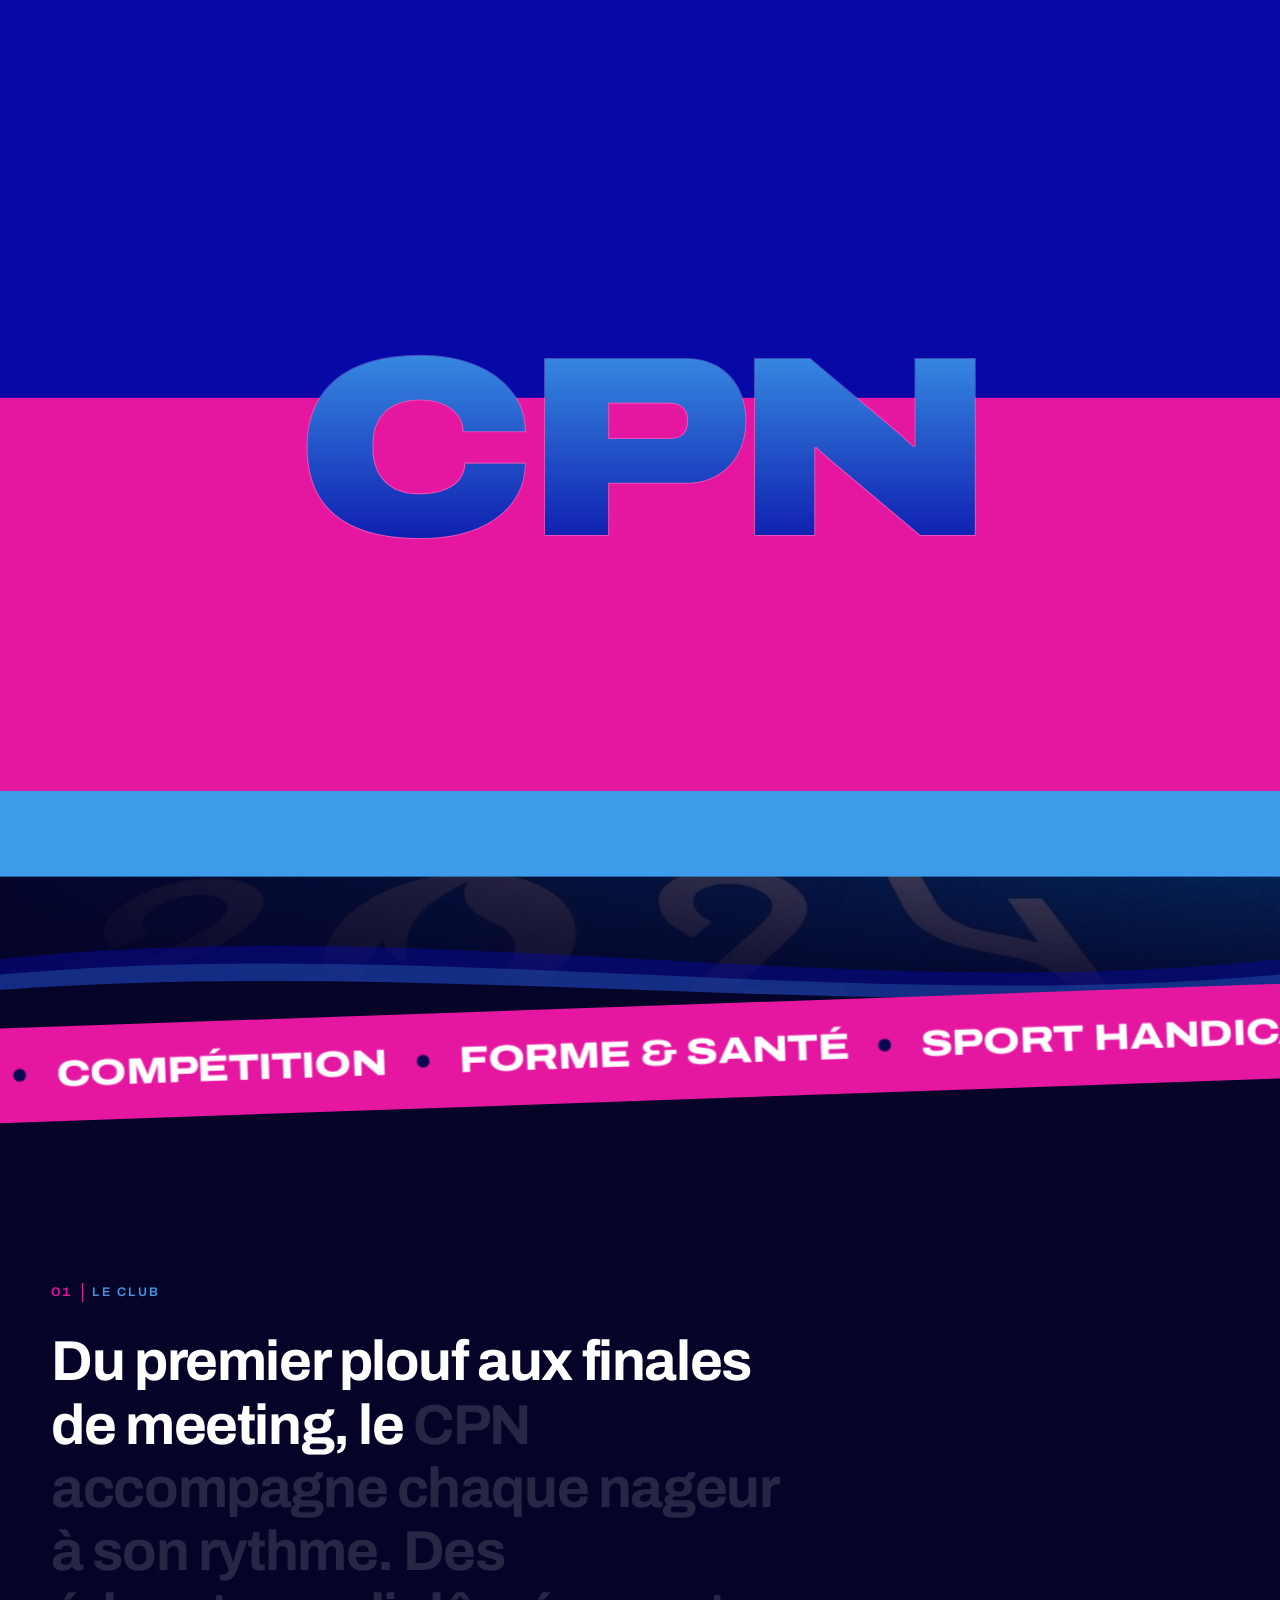
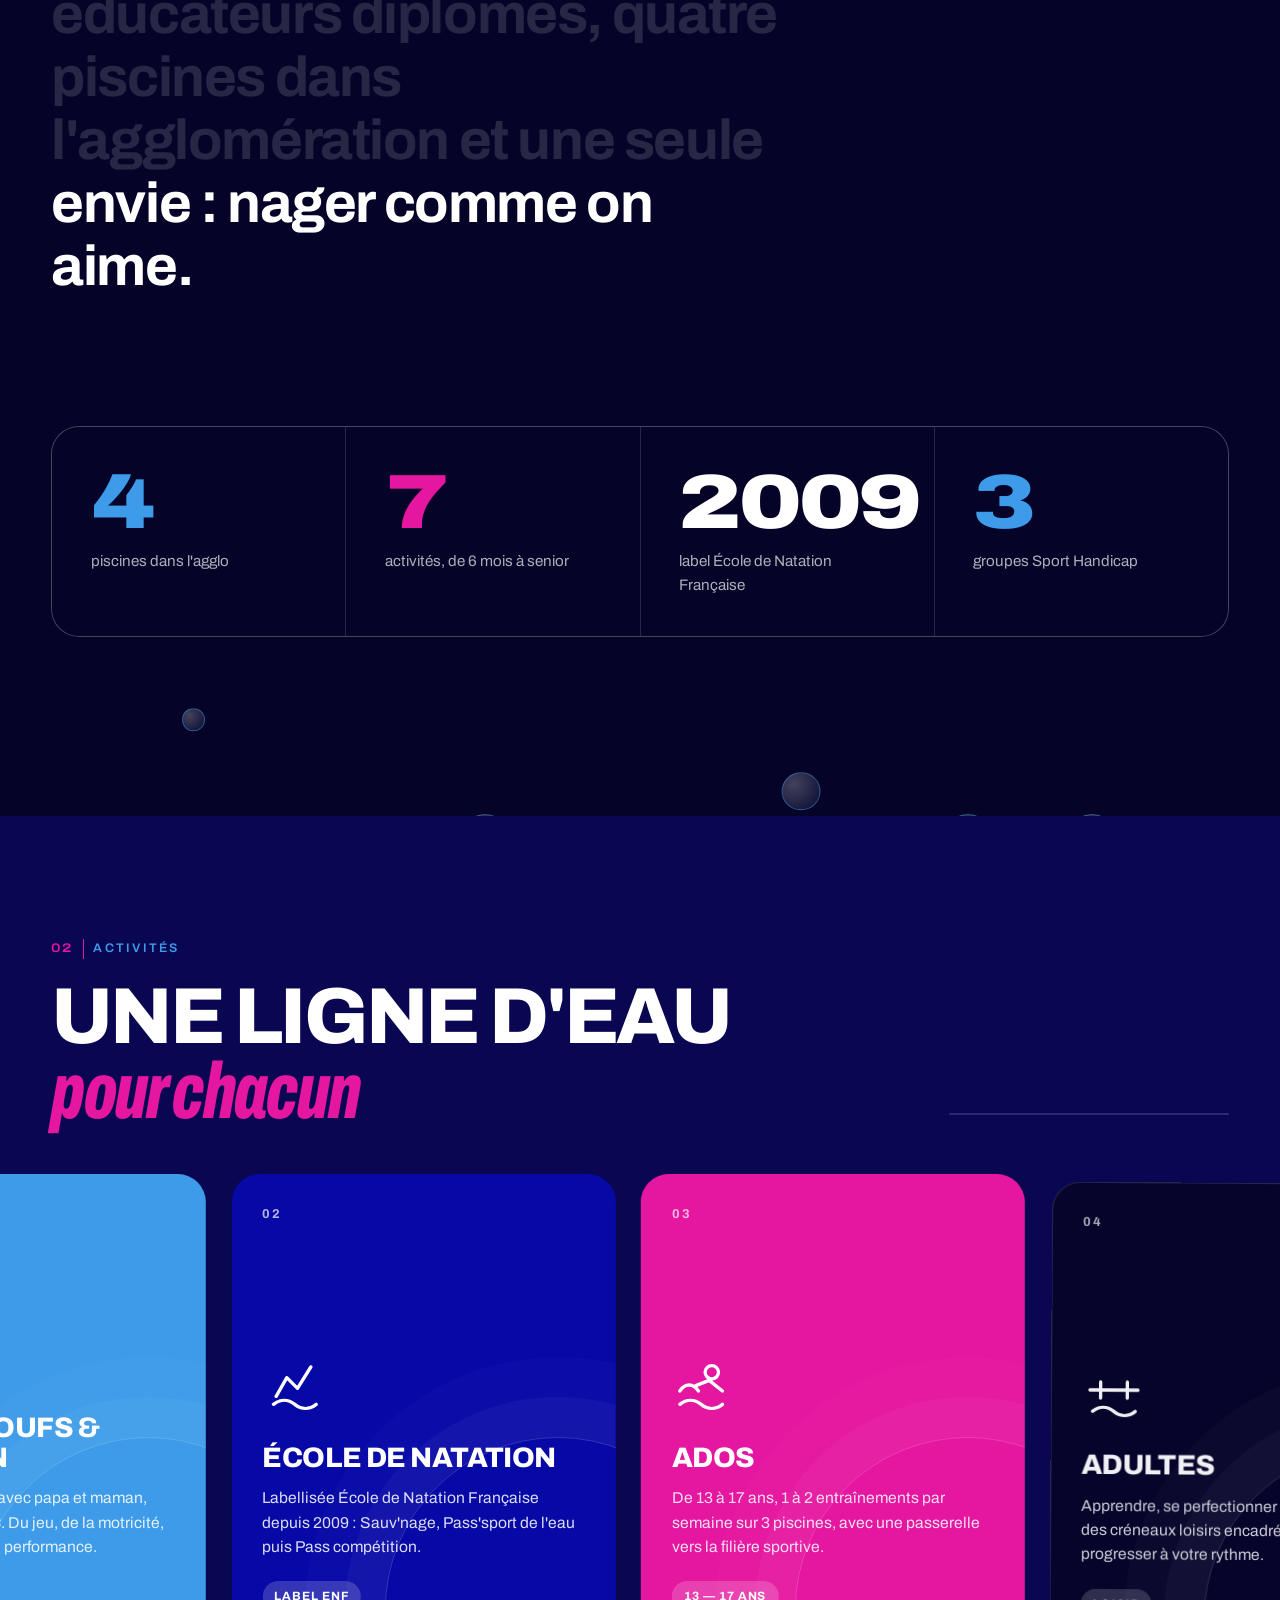
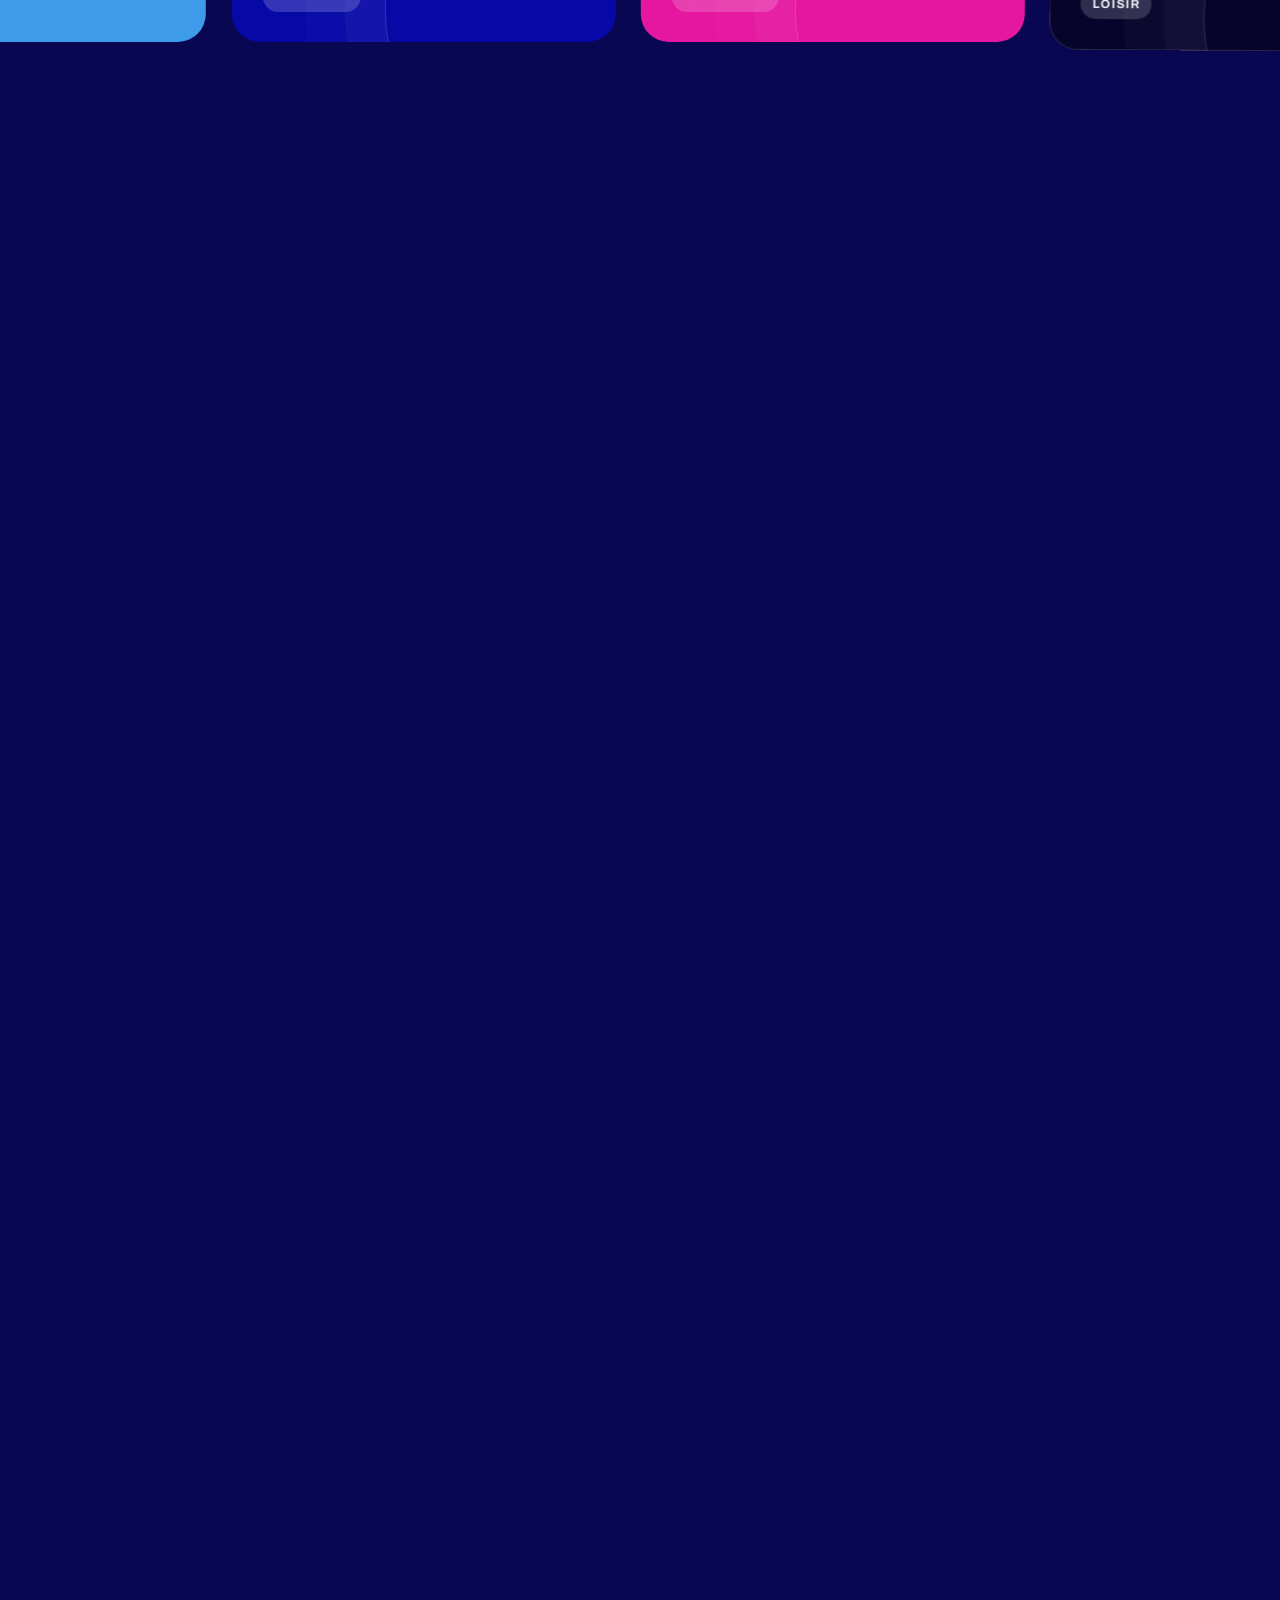
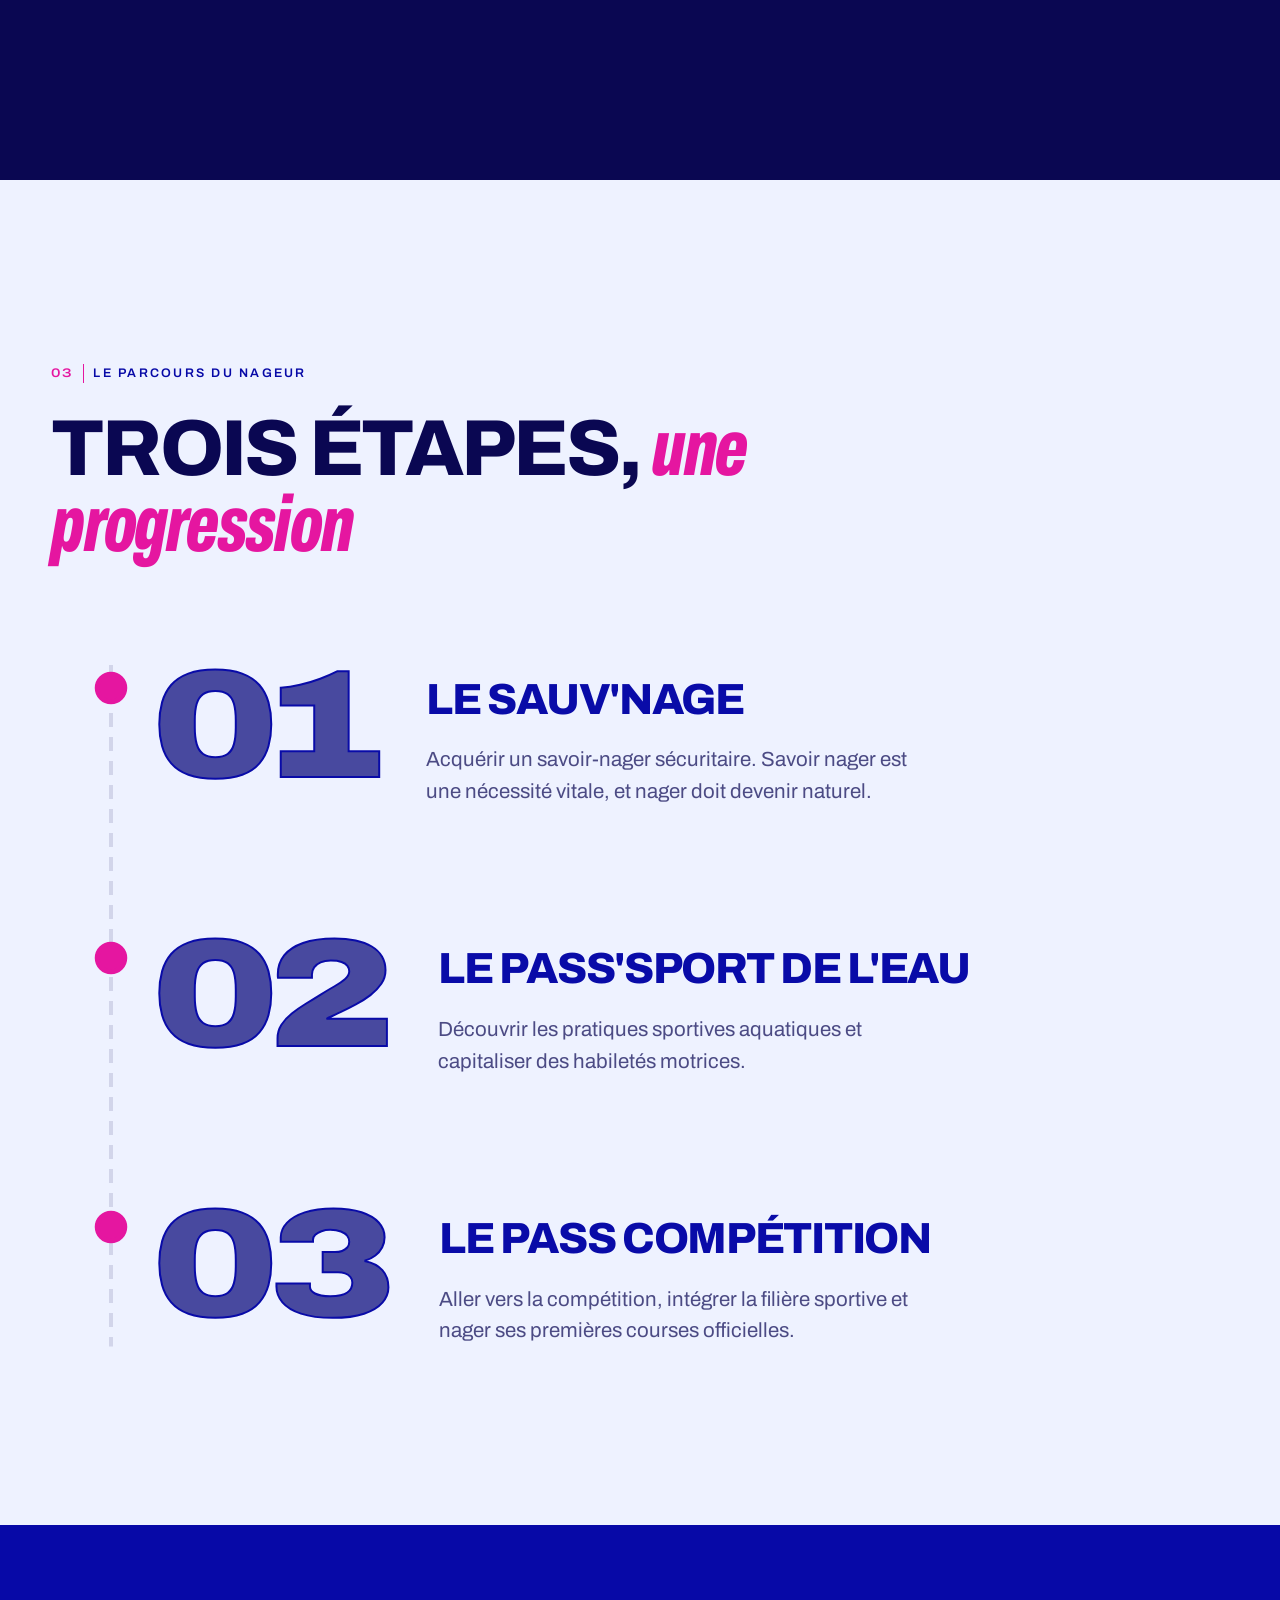
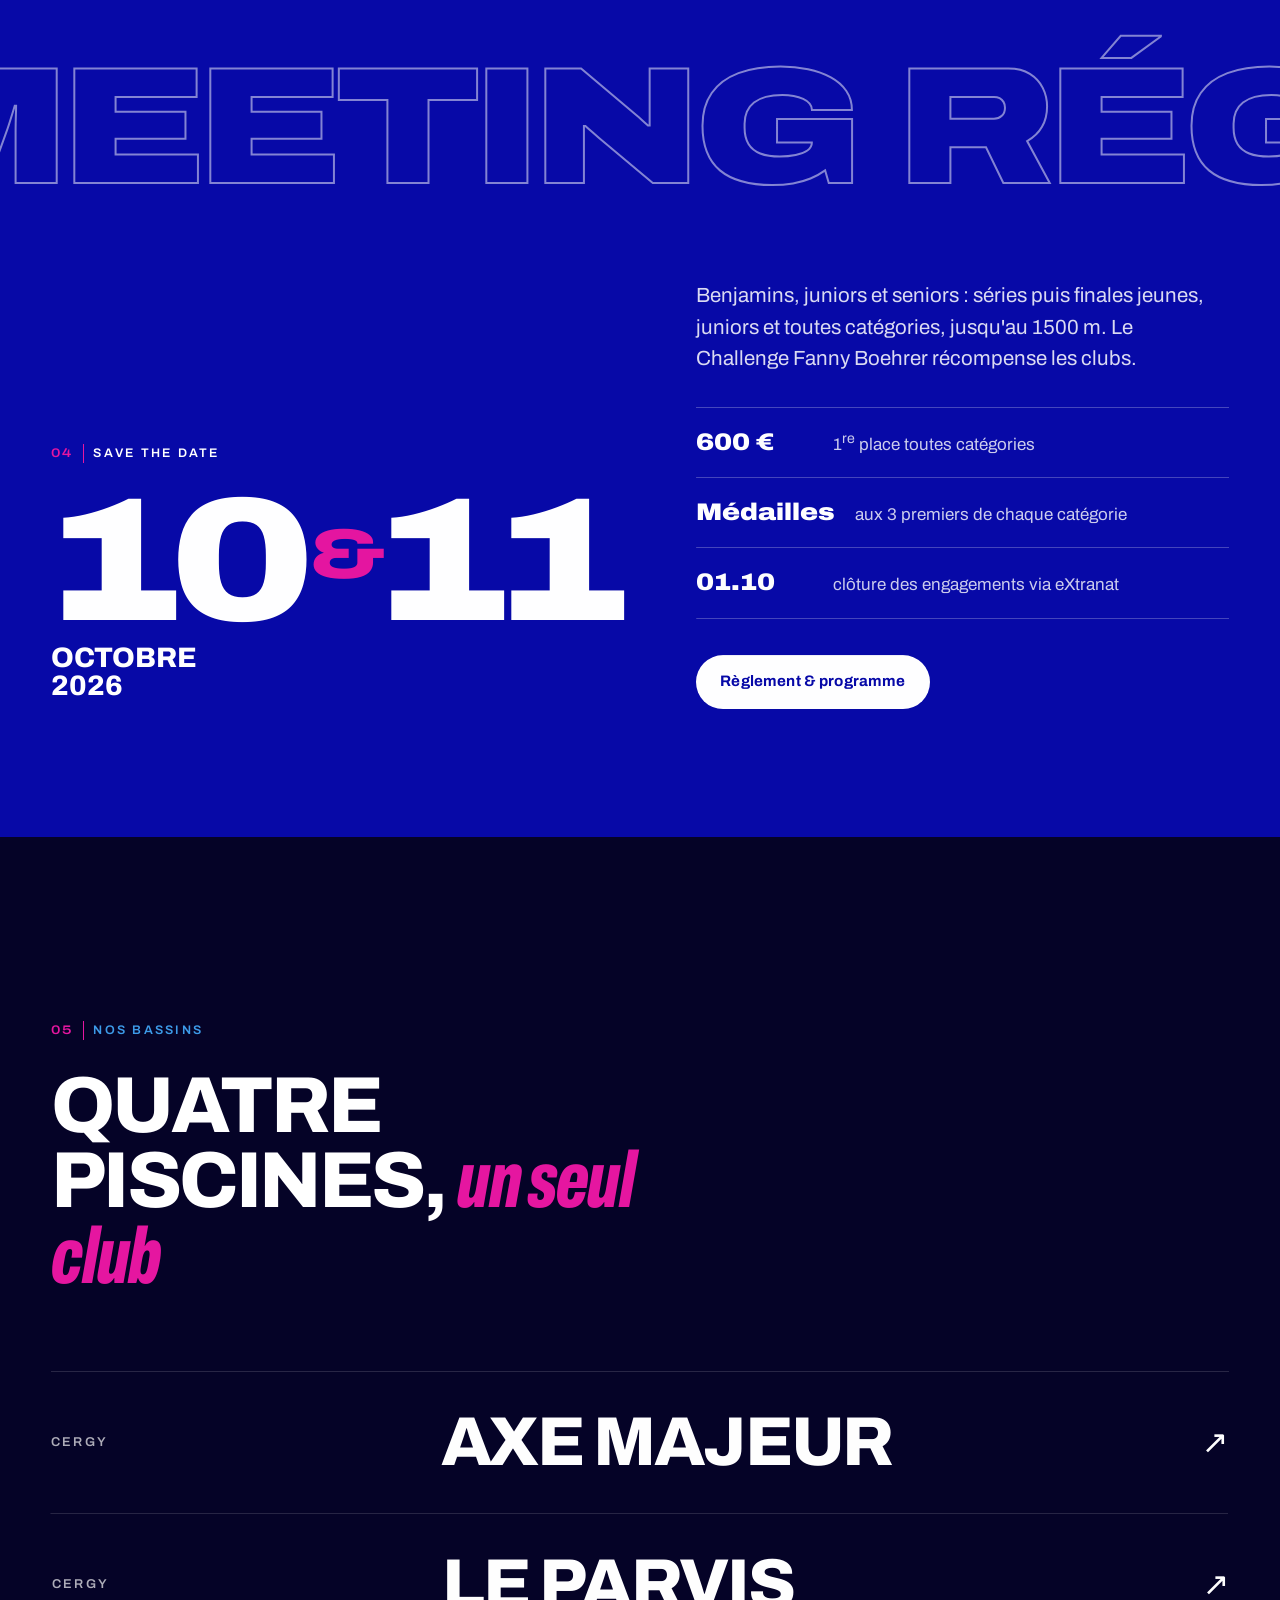
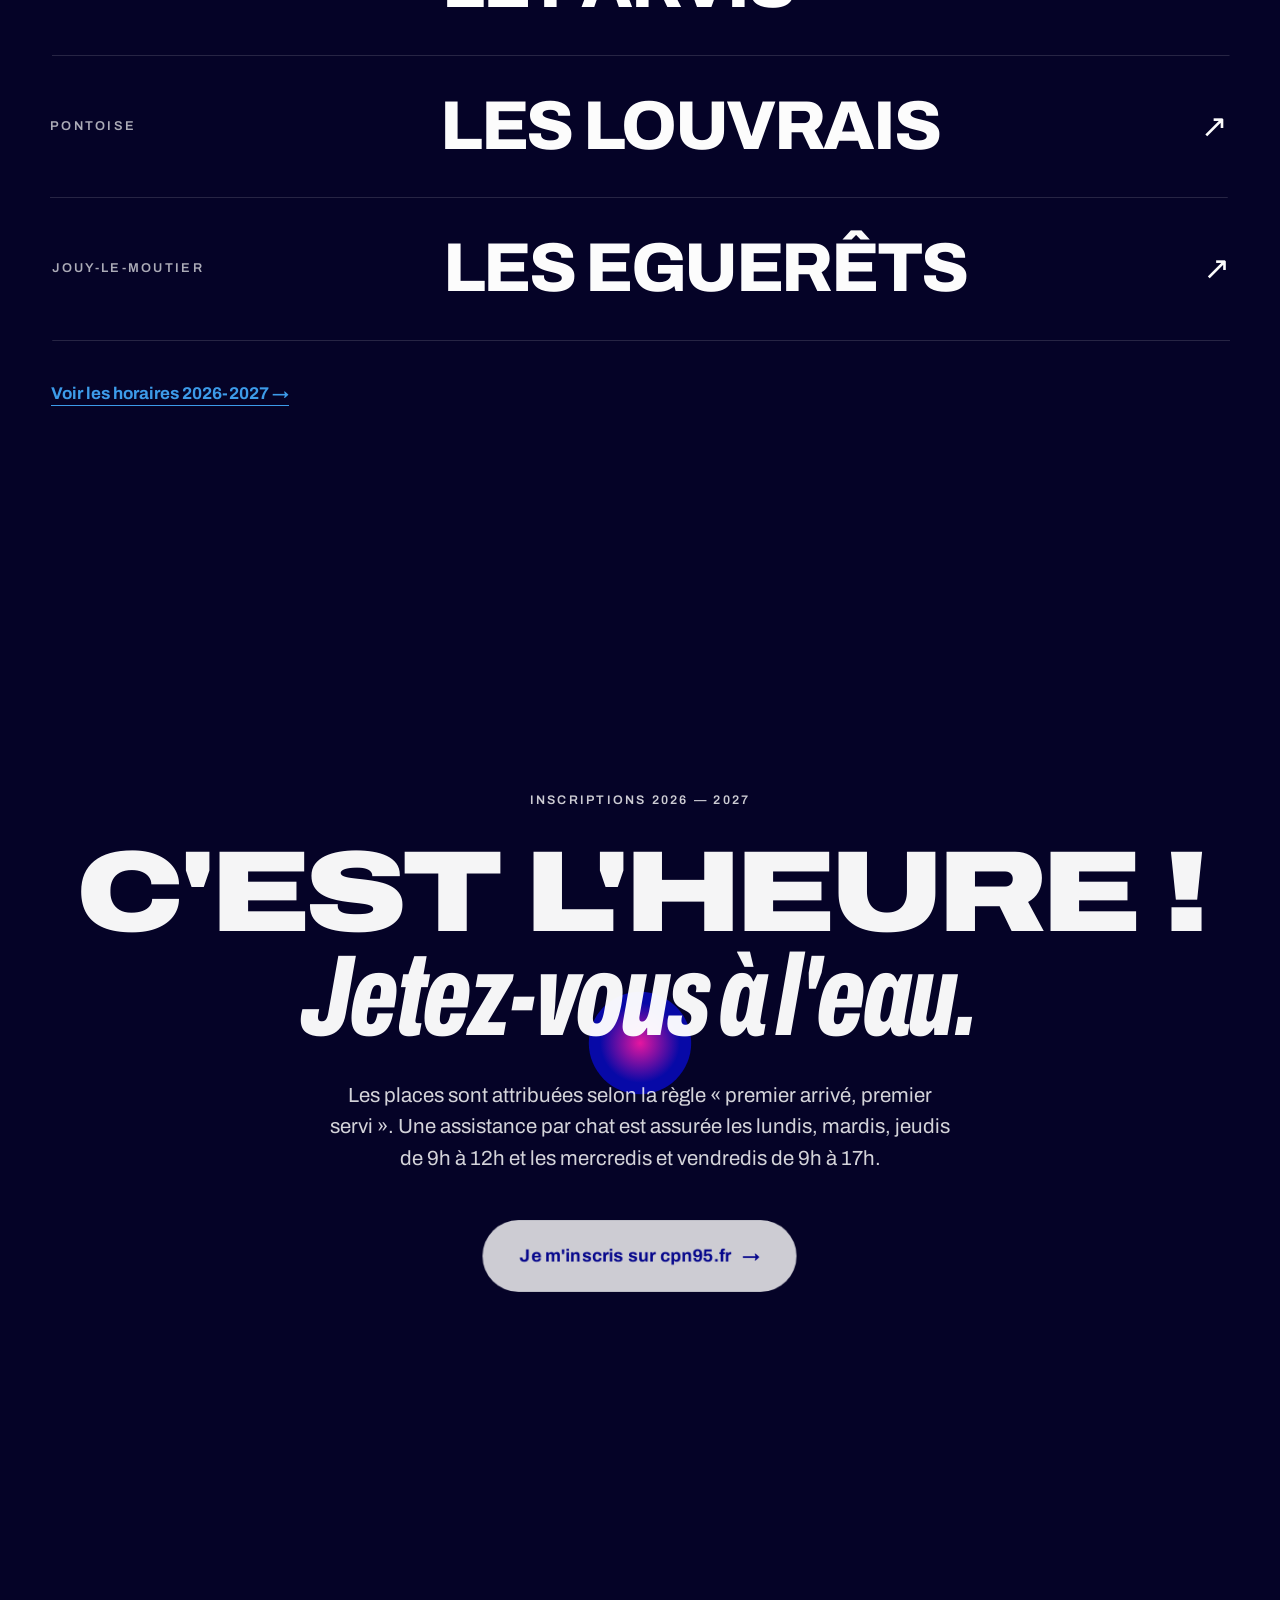
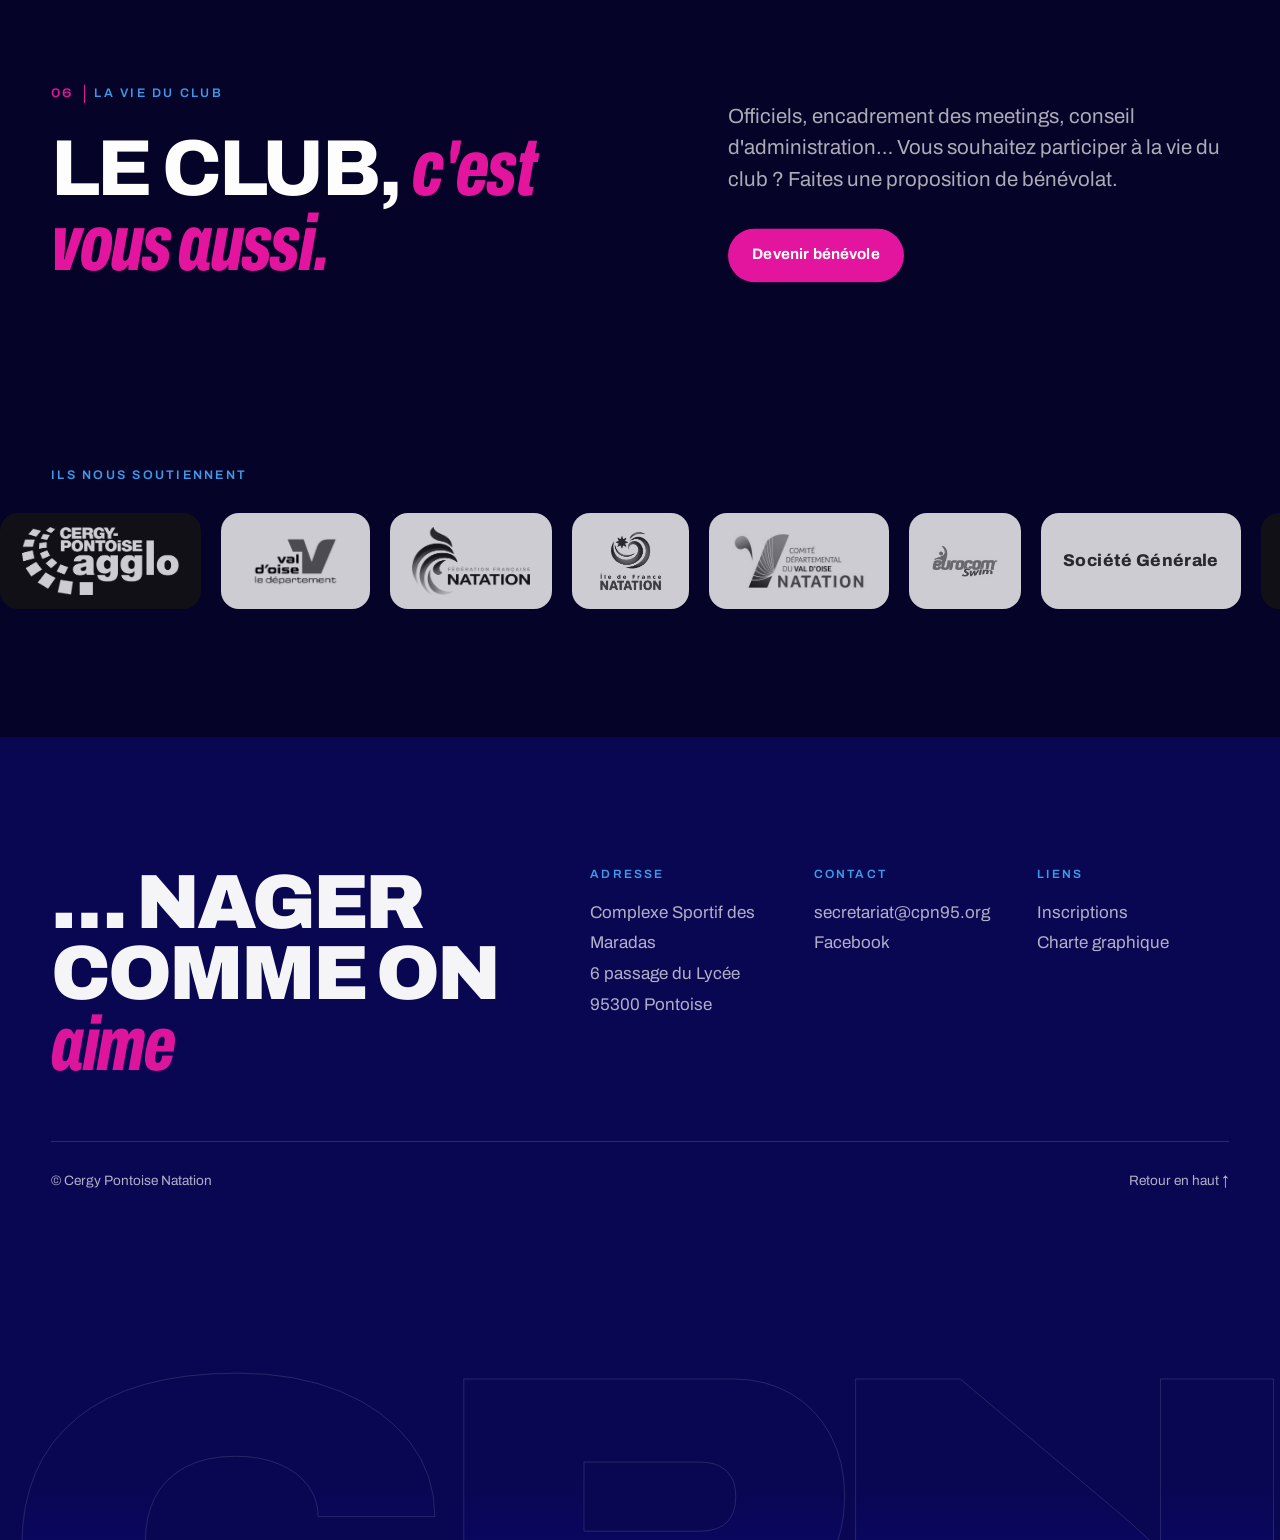
==== apercu.html @ 835ba799 "Ajoute un aperçu autonome du site en un seul fichier apercu.html embarque CSS, JS (GSAP, ScrollTrigg" ====
<!doctype html>
<html lang="fr">
<head>
  <meta charset="utf-8">
  <meta name="viewport" content="width=device-width, initial-scale=1">
  <title>Cergy Pontoise Natation — … nager comme on aime</title>
  <meta name="description" content="Cergy Pontoise Natation (CPN) : bébés ploufs, école de natation labellisée ENF, ados, adultes, compétition, natation forme & santé et sport handicap sur 4 piscines de l'agglomération.">
  <meta name="theme-color" content="#06043A">
  <link rel="icon" href="[data-uri]" type="image/svg+xml">
  <link rel="preconnect" href="https://fonts.googleapis.com">
  <link rel="preconnect" href="https://fonts.gstatic.com" crossorigin>
  <link href="https://fonts.googleapis.com/css2?family=Archivo:ital,wdth,wght@0,62..125,400..900;1,62..125,400..900&display=swap" rel="stylesheet">
  <style>/* ==========================================================
   Cergy Pontoise Natation — feuille de styles
   Charte : voir charte.html
   ========================================================== */

:root {
  /* Couleurs de la charte */
  --abyss: #050327;      /* fond profond */
  --navy: #0A0752;       /* bleu nuit CPN */
  --blue: #0709A7;       /* bleu roi CPN */
  --sky: #3D9BE9;        /* bleu bassin */
  --pink: #E516A0;       /* magenta CPN */
  --foam: #EEF2FF;       /* écume, fond clair */
  --white: #FFFFFF;

  --text: var(--white);
  --text-dim: rgba(255, 255, 255, .68);
  --line: rgba(255, 255, 255, .14);

  /* Typographie */
  --font: "Archivo", system-ui, -apple-system, "Segoe UI", sans-serif;
  --fs-hero: clamp(3.4rem, 13vw, 12.5rem);
  --fs-h2: clamp(2.4rem, 6.2vw, 5.6rem);
  --fs-lead: clamp(1.1rem, 1.6vw, 1.35rem);

  /* Rythme */
  --gutter: clamp(16px, 4vw, 56px);
  --radius: 28px;
  --ease: cubic-bezier(.22, 1, .36, 1);
}

*, *::before, *::after { box-sizing: border-box; }
html { -webkit-text-size-adjust: 100%; overflow-x: clip; }
html.lenis, html.lenis body { height: auto; }
.lenis.lenis-smooth { scroll-behavior: auto !important; }

body {
  margin: 0;
  font-family: var(--font);
  font-size: 17px;
  line-height: 1.55;
  color: var(--text);
  background: var(--abyss);
  overflow-x: clip;
  -webkit-font-smoothing: antialiased;
}
body.is-loading { overflow: hidden; }

img { max-width: 100%; display: block; }
a { color: inherit; text-decoration: none; }
h1, h2, h3, p { margin: 0; }
em { font-style: italic; }

.container { width: 100%; max-width: 1320px; margin: 0 auto; padding: 0 var(--gutter); }
.section { position: relative; padding: clamp(96px, 14vw, 180px) 0; }

/* ---------- Éléments communs ---------- */
.eyebrow {
  display: inline-flex; align-items: center; gap: .75em;
  font-size: .78rem; font-weight: 600; letter-spacing: .18em; text-transform: uppercase;
  color: var(--sky);
  margin-bottom: 28px;
}
.eyebrow .num {
  font-variation-settings: "wdth" 125;
  color: var(--pink);
  padding-right: .75em; border-right: 1px solid currentColor;
}
.eyebrow--light { color: rgba(255,255,255,.8); }
.dot { width: 8px; height: 8px; border-radius: 50%; background: var(--pink); box-shadow: 0 0 0 0 var(--pink); animation: pulse 2s infinite; }
@keyframes pulse { 70% { box-shadow: 0 0 0 12px rgba(229,22,160,0); } 100% { box-shadow: 0 0 0 0 rgba(229,22,160,0); } }

.h2 {
  font-size: var(--fs-h2);
  font-weight: 800;
  font-variation-settings: "wdth" 100;
  line-height: .95;
  letter-spacing: -.035em;
  text-transform: uppercase;
  max-width: 14ch;
}
.h2 em, .signup__title em, .footer__claim em {
  font-weight: 800;
  font-variation-settings: "wdth" 62;
  color: var(--pink);
  text-transform: none;
  letter-spacing: -.02em;
}
.lead { font-size: var(--fs-lead); color: var(--text-dim); max-width: 46ch; }

.btn {
  --bg: var(--pink); --fg: var(--white);
  position: relative; overflow: hidden; isolation: isolate;
  display: inline-flex; align-items: center; gap: .6em;
  padding: 1em 1.6em;
  border-radius: 999px;
  font-weight: 700; font-size: .95rem; letter-spacing: .01em;
  background: var(--bg); color: var(--fg);
  transition: color .4s var(--ease), transform .4s var(--ease);
  will-change: transform;
}
.btn::after {
  content: ""; position: absolute; inset: 0; z-index: -1;
  background: var(--white);
  transform: translateY(101%); border-radius: 50% 50% 0 0;
  transition: transform .5s var(--ease), border-radius .5s var(--ease);
}
.btn:hover::after { transform: translateY(0); border-radius: 0; }
.btn:hover { color: var(--blue); }
.btn--pink { --bg: var(--pink); }
.btn--ghost { --bg: transparent; box-shadow: inset 0 0 0 1.5px rgba(255,255,255,.5); }
.btn--light { --bg: var(--white); --fg: var(--blue); }
.btn--light::after { background: var(--pink); }
.btn--light:hover { color: var(--white); }
.btn--white { --bg: var(--white); --fg: var(--blue); }
.btn--white::after { background: var(--abyss); }
.btn--white:hover { color: var(--white); }
.btn--sm { padding: .7em 1.2em; font-size: .85rem; }
.btn--xl { padding: 1.25em 2.1em; font-size: clamp(1rem, 1.6vw, 1.2rem); }
.btn:focus-visible, a:focus-visible, button:focus-visible { outline: 2px solid var(--sky); outline-offset: 3px; }

/* ==========================================================
   LOADER
   ========================================================== */
.loader {
  position: fixed; inset: 0; z-index: 100;
  display: grid; place-items: center;
  background: var(--abyss);
}
.loader__word {
  position: relative; z-index: 2;
  font-size: clamp(5rem, 22vw, 16rem);
  font-weight: 900; font-variation-settings: "wdth" 125;
  line-height: 1; letter-spacing: -.04em;
}
.loader__outline { color: transparent; -webkit-text-stroke: 2px rgba(255,255,255,.25); }
.loader__fill {
  position: absolute; inset: 0;
  color: var(--white);
  background: linear-gradient(var(--sky), var(--blue));
  -webkit-background-clip: text; background-clip: text; color: transparent;
  clip-path: inset(100% 0 0 0);
}
.loader__count {
  position: absolute; z-index: 2; bottom: var(--gutter); right: var(--gutter);
  font-size: .85rem; letter-spacing: .2em; color: var(--text-dim);
  font-variant-numeric: tabular-nums;
}
.loader__panel { position: absolute; inset: 0; transform: translateY(100%); }
.loader__panel--1 { background: var(--sky); }
.loader__panel--2 { background: var(--pink); }
.loader__panel--3 { background: var(--blue); }

/* ==========================================================
   HEADER & MENU
   ========================================================== */
.header {
  position: fixed; z-index: 50; top: 0; left: 0; right: 0;
  display: flex; align-items: center; gap: 24px;
  padding: 18px var(--gutter);
  transition: background .4s, padding .4s, transform .5s var(--ease);
}
.header.is-scrolled {
  background: rgba(5, 3, 39, .72);
  backdrop-filter: blur(14px); -webkit-backdrop-filter: blur(14px);
  padding-top: 12px; padding-bottom: 12px;
  border-bottom: 1px solid var(--line);
}
.header.is-hidden { transform: translateY(-100%); }
.brand { display: flex; align-items: center; gap: 12px; margin-right: auto; }
.brand img { width: 40px; height: 40px; transition: transform .8s var(--ease); }
.brand:hover img { transform: rotate(-360deg); }
.brand__text { font-size: .72rem; line-height: 1.1; text-transform: uppercase; letter-spacing: .12em; }
.brand__text b { font-size: 1rem; font-weight: 900; font-variation-settings: "wdth" 125; letter-spacing: .02em; }

.nav { display: flex; gap: 6px; }
.nav a {
  position: relative; padding: 8px 14px; font-size: .9rem; font-weight: 500; border-radius: 999px;
  transition: background .3s;
}
.nav a:hover { background: rgba(255,255,255,.08); }
.nav a.is-active { background: rgba(255,255,255,.12); }

.burger { display: none; width: 44px; height: 44px; border: 0; border-radius: 50%; background: var(--white); cursor: pointer; position: relative; z-index: 60; }
.burger span { position: absolute; left: 13px; right: 13px; height: 2px; background: var(--blue); transition: transform .4s var(--ease), top .4s var(--ease); }
.burger span:first-child { top: 18px; }
.burger span:last-child { top: 25px; }
.menu-open .burger span:first-child { top: 21px; transform: rotate(45deg); }
.menu-open .burger span:last-child { top: 21px; transform: rotate(-45deg); }

.menu {
  position: fixed; inset: 0; z-index: 45;
  display: flex; flex-direction: column; justify-content: center; gap: 40px;
  padding: 96px var(--gutter) var(--gutter);
  background: var(--blue);
  clip-path: circle(0% at calc(100% - 40px) 40px);
  transition: clip-path .8s var(--ease);
  visibility: hidden;
}
.menu-open .menu { clip-path: circle(150% at calc(100% - 40px) 40px); visibility: visible; }
.menu__nav { display: flex; flex-direction: column; }
.menu__nav a {
  display: flex; align-items: baseline; gap: 14px;
  font-size: clamp(2.2rem, 10vw, 4rem); font-weight: 800; text-transform: uppercase; letter-spacing: -.03em; line-height: 1.15;
}
.menu__nav small { font-size: .8rem; color: var(--pink); letter-spacing: .1em; }
.menu .btn { align-self: flex-start; }

/* ==========================================================
   HERO
   ========================================================== */
.hero {
  position: relative; min-height: 100svh;
  display: flex; align-items: flex-end;
  padding: 140px 0 clamp(120px, 16vw, 200px);
  overflow: hidden;
}
.hero__media { position: absolute; inset: 0; overflow: hidden; }
.hero__img {
  width: 100%; height: 100%; object-fit: cover; object-position: 60% 30%;
  transform-origin: 60% 40%;
}
.hero__shade {
  position: absolute; inset: 0;
  background:
    linear-gradient(90deg, rgba(5,3,39,.92) 0%, rgba(5,3,39,.55) 45%, rgba(5,3,39,.1) 100%),
    linear-gradient(0deg, var(--abyss) 0%, rgba(5,3,39,0) 45%);
}
.hero__content { position: relative; z-index: 2; width: 100%; max-width: 1320px; margin: 0 auto; padding: 0 var(--gutter); }
.hero__title {
  font-size: var(--fs-hero);
  font-weight: 900; font-variation-settings: "wdth" 125;
  line-height: .86; letter-spacing: -.045em; text-transform: uppercase;
  margin-bottom: 28px;
}
.hero__title .line { display: block; overflow: hidden; padding-bottom: .04em; }
.hero__title .word { display: inline-block; }
.hero__title .line--pink { color: var(--pink); }
.hero__tagline {
  font-size: clamp(1.4rem, 3vw, 2.4rem);
  font-style: italic; font-weight: 700; font-variation-settings: "wdth" 70;
  color: var(--white);
  margin-bottom: 36px;
}
.hero__actions { display: flex; flex-wrap: wrap; gap: 12px; }

.hero__scroll {
  position: absolute; z-index: 3; right: var(--gutter); bottom: clamp(120px, 14vw, 180px);
  display: flex; flex-direction: column; align-items: center; gap: 12px;
  font-size: .7rem; letter-spacing: .25em; text-transform: uppercase; color: var(--text-dim);
  writing-mode: vertical-rl;
}
.hero__scroll i { position: relative; width: 1px; height: 70px; background: var(--line); overflow: hidden; }
.hero__scroll i::after { content: ""; position: absolute; left: 0; top: -40%; width: 100%; height: 40%; background: var(--pink); animation: drip 1.8s var(--ease) infinite; }
@keyframes drip { to { top: 100%; } }

.waves { position: absolute; z-index: 1; left: 0; bottom: -2px; width: 200%; height: clamp(80px, 12vw, 180px); }
.wave { animation: swell 9s linear infinite; }
.wave--1 { fill: var(--blue); opacity: .45; animation-duration: 14s; }
.wave--2 { fill: var(--sky); opacity: .25; animation-duration: 10s; animation-direction: reverse; }
.wave--3 { fill: var(--abyss); }
@keyframes swell { to { transform: translateX(-50%); } }

/* ==========================================================
   MARQUEE
   ========================================================== */
.marquee {
  position: relative; z-index: 2;
  background: var(--pink); color: var(--white);
  padding: 18px 0; overflow: hidden;
  transform: rotate(-2deg) scale(1.04);
  margin: -10px 0 0;
}
.marquee__track { display: flex; width: max-content; animation: marquee 32s linear infinite; }
.marquee span, .marquee i {
  font-size: clamp(1.3rem, 3vw, 2.2rem); font-weight: 800; font-variation-settings: "wdth" 125;
  text-transform: uppercase; letter-spacing: -.02em; white-space: nowrap; padding: 0 .55em;
}
.marquee i { font-style: normal; color: var(--navy); font-size: 1rem; align-self: center; }
@keyframes marquee { to { transform: translateX(-50%); } }

/* ==========================================================
   CLUB
   ========================================================== */
.club { overflow: hidden; }
.manifesto {
  font-size: clamp(1.8rem, 4.4vw, 3.9rem);
  font-weight: 700; line-height: 1.12; letter-spacing: -.025em;
  max-width: 22ch;
}
.manifesto .w { opacity: .14; transition: none; }
.stats {
  display: grid; grid-template-columns: repeat(4, minmax(0, 1fr)); gap: 1px;
  margin-top: clamp(64px, 10vw, 140px);
  background: var(--line); border: 1px solid var(--line); border-radius: var(--radius); overflow: hidden;
}
.stat { background: var(--abyss); padding: clamp(24px, 3vw, 44px); display: flex; flex-direction: column; gap: 8px; }
.stat strong {
  font-size: clamp(3rem, 6vw, 5.5rem); line-height: 1; font-weight: 900; font-variation-settings: "wdth" 125;
  letter-spacing: -.04em; color: var(--sky);
  font-variant-numeric: tabular-nums;
}
.stat:nth-child(2) strong { color: var(--pink); }
.stat:nth-child(3) strong { color: var(--white); }
.stat > span { color: var(--text-dim); font-size: .95rem; }

.bubbles { position: absolute; inset: 0; pointer-events: none; z-index: -1; }
.bubble {
  position: absolute; bottom: -40px; border-radius: 50%;
  border: 1px solid rgba(61,155,233,.45);
  background: radial-gradient(circle at 30% 30%, rgba(255,255,255,.25), rgba(61,155,233,.05));
}

/* ==========================================================
   ACTIVITÉS — scroll horizontal
   ========================================================== */
.activities { position: relative; background: var(--navy); }
.activities__pin { min-height: 100svh; display: flex; flex-direction: column; justify-content: center; gap: clamp(32px, 5vh, 56px); padding: 110px 0 60px; overflow: hidden; }
.activities__head { display: flex; flex-wrap: wrap; align-items: flex-end; justify-content: space-between; gap: 20px 40px; }
.activities__head .eyebrow { width: 100%; margin-bottom: 0; }
.activities__progress { flex: 0 0 min(280px, 100%); height: 2px; background: var(--line); border-radius: 2px; overflow: hidden; margin-bottom: 14px; }
.activities__progress i { display: block; height: 100%; width: 100%; background: var(--pink); transform-origin: left; transform: scaleX(0); }
.activities__track {
  display: flex; gap: clamp(16px, 2vw, 28px);
  padding: 0 var(--gutter);
  width: max-content;
}
.card {
  --c: var(--blue);
  position: relative;
  flex: 0 0 auto; width: clamp(280px, 30vw, 420px); min-height: clamp(380px, 52vh, 500px);
  display: flex; flex-direction: column;
  padding: clamp(24px, 2.4vw, 36px);
  border-radius: var(--radius);
  background: var(--c);
  overflow: hidden;
  transition: transform .6s var(--ease);
}
.card::before {
  content: ""; position: absolute; right: -30%; bottom: -30%; width: 90%; aspect-ratio: 1;
  border-radius: 50%; border: 1px solid rgba(255,255,255,.18);
  box-shadow: 0 0 0 40px rgba(255,255,255,.03), 0 0 0 80px rgba(255,255,255,.02);
  transition: transform .8s var(--ease);
}
.card:hover { transform: translateY(-8px) rotate(-1deg); }
.card:hover::before { transform: scale(1.25); }
.card--blue { --c: var(--blue); }
.card--sky { --c: var(--sky); }
.card--pink { --c: var(--pink); }
.card--navy { --c: var(--abyss); box-shadow: inset 0 0 0 1px var(--line); }
.card__n { font-size: .8rem; font-weight: 700; letter-spacing: .15em; opacity: .7; }
.card__icon { width: 64px; height: 64px; margin: auto 0 28px; }
.card__icon svg { width: 100%; height: 100%; fill: none; stroke: currentColor; stroke-width: 2.5; stroke-linecap: round; stroke-linejoin: round; }
.card h3 { font-size: clamp(1.5rem, 2.2vw, 2rem); font-weight: 800; line-height: 1.05; letter-spacing: -.02em; text-transform: uppercase; margin-bottom: 14px; }
.card p { font-size: .98rem; color: rgba(255,255,255,.86); margin-bottom: 22px; }
.tag { align-self: flex-start; font-size: .75rem; font-weight: 700; letter-spacing: .08em; text-transform: uppercase; padding: .5em 1em; border-radius: 999px; background: rgba(255,255,255,.18); }

/* ==========================================================
   PARCOURS
   ========================================================== */
.journey { background: var(--foam); color: var(--navy); }
.journey .eyebrow { color: var(--blue); }
.journey .h2 { color: var(--navy); }
.journey__lane { position: relative; margin-top: clamp(56px, 8vw, 110px); padding-left: clamp(48px, 8vw, 120px); display: grid; gap: clamp(64px, 10vw, 140px); }
.journey__line { position: absolute; left: clamp(14px, 4vw, 50px); top: 0; height: 100%; width: 20px; overflow: visible; }
.journey__track { stroke: rgba(10,7,82,.12); stroke-width: 4; stroke-dasharray: 14 10; vector-effect: non-scaling-stroke; }
.journey__draw { stroke: var(--pink); stroke-width: 4; vector-effect: non-scaling-stroke; stroke-dasharray: 1000; stroke-dashoffset: 1000; }
.step { position: relative; display: grid; grid-template-columns: auto 1fr; gap: clamp(20px, 4vw, 64px); align-items: start; }
.step__dot {
  position: absolute; left: calc(-1 * clamp(48px, 8vw, 120px) + clamp(14px, 4vw, 50px) - 3px); top: .6em;
  width: 26px; height: 26px; border-radius: 50%; background: var(--foam); border: 4px solid var(--blue);
}
.step__n {
  font-size: clamp(4rem, 12vw, 10rem); font-weight: 900; font-variation-settings: "wdth" 125; line-height: .8;
  letter-spacing: -.05em; color: transparent; -webkit-text-stroke: 2px var(--blue);
}
.step h3 { font-size: clamp(1.6rem, 3.4vw, 3rem); font-weight: 800; text-transform: uppercase; letter-spacing: -.03em; line-height: 1; margin: .3em 0 .5em; color: var(--blue); }
.step p { font-size: var(--fs-lead); color: rgba(10,7,82,.72); max-width: 42ch; }

/* ==========================================================
   MEETING
   ========================================================== */
.meeting { position: relative; background: var(--blue); padding: clamp(80px, 10vw, 140px) 0; overflow: hidden; }
.meeting__big { margin-bottom: clamp(48px, 6vw, 90px); }
.meeting__row { display: flex; width: max-content; will-change: transform; }
.meeting__row span {
  font-size: clamp(4rem, 13vw, 12rem); font-weight: 900; font-variation-settings: "wdth" 125;
  line-height: .9; letter-spacing: -.04em; text-transform: uppercase; white-space: nowrap;
  color: transparent; -webkit-text-stroke: 2px rgba(255,255,255,.5);
}
.meeting__inner { display: grid; grid-template-columns: 1fr 1fr; gap: clamp(40px, 6vw, 100px); align-items: end; }
.meeting__date .eyebrow { color: var(--white); }
.meeting__date .eyebrow .num { color: var(--pink); }
.date { display: flex; flex-wrap: wrap; align-items: flex-end; gap: 12px 20px; }
.date__d { font-size: clamp(5rem, 14vw, 11rem); font-weight: 900; font-variation-settings: "wdth" 125; line-height: .8; letter-spacing: -.05em; }
.date__d small { font-size: .4em; color: var(--pink); margin: 0 .05em; vertical-align: .6em; }
.date__m { font-size: clamp(1.2rem, 2.2vw, 1.8rem); font-weight: 800; text-transform: uppercase; line-height: 1; padding-bottom: .3em; }
.meeting .lead { color: rgba(255,255,255,.85); }
.prizes { list-style: none; margin: 32px 0 36px; padding: 0; border-top: 1px solid rgba(255,255,255,.25); }
.prizes li { display: flex; align-items: baseline; gap: 20px; padding: 16px 0; border-bottom: 1px solid rgba(255,255,255,.25); }
.prizes b { min-width: 6.5ch; font-size: 1.5rem; font-weight: 900; font-variation-settings: "wdth" 115; color: var(--white); }
.prizes span { color: rgba(255,255,255,.8); }

/* ==========================================================
   PISCINES
   ========================================================== */
.pools { overflow-x: clip; }
.pools__list { list-style: none; padding: 0; margin: clamp(48px, 6vw, 80px) 0 40px; border-top: 1px solid var(--line); }
.pool {
  position: relative; display: grid; grid-template-columns: 1fr 2fr auto; align-items: center; gap: 20px;
  padding: clamp(20px, 3vw, 36px) 0; border-bottom: 1px solid var(--line);
  overflow: hidden; cursor: default;
}
.pool::before {
  content: ""; position: absolute; inset: 0; z-index: -1; background: var(--pink);
  transform: scaleY(0); transform-origin: bottom; transition: transform .5s var(--ease);
}
.pool:hover::before { transform: scaleY(1); }
.pool__city { font-size: .8rem; font-weight: 600; letter-spacing: .18em; text-transform: uppercase; color: var(--text-dim); transition: color .4s, transform .5s var(--ease); }
.pool__name { font-size: clamp(2rem, 5.4vw, 4.6rem); font-weight: 800; letter-spacing: -.035em; text-transform: uppercase; line-height: 1; transition: transform .5s var(--ease); }
.pool__arrow { font-size: 2rem; transition: transform .5s var(--ease); }
.pool:hover .pool__city { color: var(--white); transform: translateX(16px); }
.pool:hover .pool__name { transform: translateX(16px); }
.pool:hover .pool__arrow { transform: rotate(45deg); }
.link-arrow { font-weight: 700; color: var(--sky); border-bottom: 1px solid currentColor; padding-bottom: 2px; }
.link-arrow:hover { color: var(--pink); }

/* ==========================================================
   INSCRIPTIONS
   ========================================================== */
.signup { position: relative; padding: clamp(120px, 16vw, 220px) 0; overflow: hidden; text-align: center; }
.signup__circle {
  position: absolute; left: 50%; top: 50%; width: 160vmax; aspect-ratio: 1;
  border-radius: 50%;
  background: radial-gradient(circle at 50% 50%, var(--pink) 0%, var(--blue) 55%);
  transform: translate(-50%, -50%) scale(.05);
}
.signup__inner { position: relative; z-index: 1; display: flex; flex-direction: column; align-items: center; }
.signup__title {
  font-size: clamp(3rem, 9vw, 8.5rem); font-weight: 900; font-variation-settings: "wdth" 125;
  line-height: .9; letter-spacing: -.045em; text-transform: uppercase; margin-bottom: 32px;
}
.signup__title em { color: var(--white); font-variation-settings: "wdth" 62; }
.signup__text { font-size: var(--fs-lead); max-width: 52ch; margin-bottom: 44px; color: rgba(255,255,255,.88); }

/* ==========================================================
   BÉNÉVOLAT
   ========================================================== */
.volunteer__inner { display: grid; grid-template-columns: 1.2fr 1fr; gap: clamp(32px, 6vw, 100px); align-items: end; }
.volunteer .lead { margin-bottom: 32px; }

/* ==========================================================
   PARTENAIRES
   ========================================================== */
.partners { padding: 0 0 clamp(80px, 10vw, 140px); overflow: hidden; }
.partners__track { display: flex; width: max-content; animation: marquee 40s linear infinite; }
.partners:hover .partners__track { animation-play-state: paused; }
.partners__row { display: flex; align-items: center; gap: 20px; padding-right: 20px; }
.partners__row img, .partners__sg {
  height: 96px; width: auto; padding: 14px 22px; border-radius: 18px; background: var(--white); object-fit: contain;
  filter: grayscale(1); opacity: .8; transition: filter .4s, opacity .4s;
}
.partners__row img:hover, .partners__sg:hover { filter: none; opacity: 1; }
.partners__row .logo-invert { background: var(--blue); }
.partners__sg { display: grid; place-items: center; color: #E60028; font-weight: 800; letter-spacing: .02em; white-space: nowrap; }

/* ==========================================================
   FOOTER
   ========================================================== */
.footer { position: relative; background: var(--navy); padding-top: clamp(80px, 10vw, 140px); overflow: hidden; }
.footer__top { display: grid; grid-template-columns: 1fr 1.3fr; gap: 48px; padding-bottom: 64px; border-bottom: 1px solid var(--line); }
.footer__claim { font-size: clamp(2.6rem, 6vw, 5.4rem); font-weight: 900; line-height: .92; letter-spacing: -.04em; text-transform: uppercase; }
.footer__cols { display: grid; grid-template-columns: repeat(3, 1fr); gap: 32px; }
.footer h3 { font-size: .75rem; letter-spacing: .18em; text-transform: uppercase; color: var(--sky); margin-bottom: 14px; font-weight: 600; }
.footer p { color: var(--text-dim); line-height: 1.8; }
.footer p a:hover { color: var(--pink); }
.footer__bottom { display: flex; justify-content: space-between; gap: 20px; padding: 28px 0; font-size: .85rem; color: var(--text-dim); }
.to-top:hover { color: var(--white); }
.footer__mega {
  font-size: 38vw; font-weight: 900; font-variation-settings: "wdth" 125;
  line-height: .72; letter-spacing: -.06em; text-align: center;
  color: transparent; -webkit-text-stroke: 1px rgba(255,255,255,.12);
  background: linear-gradient(0deg, rgba(7,9,167,.6), rgba(7,9,167,0) 70%);
  -webkit-background-clip: text; background-clip: text;
  margin-bottom: -.06em; user-select: none;
}

/* ==========================================================
   RESPONSIVE
   ========================================================== */
@media (max-width: 960px) {
  .nav, .header__cta { display: none; }
  .burger { display: block; }
  .stats { grid-template-columns: repeat(2, minmax(0, 1fr)); }
  .meeting__inner, .volunteer__inner, .footer__top { grid-template-columns: 1fr; }
  .hero__scroll { display: none; }
}
@media (max-width: 640px) {
  body { font-size: 16px; }
  .footer__cols { grid-template-columns: 1fr 1fr; }
  .pool { grid-template-columns: 1fr auto; }
  .pool__city { grid-column: 1 / -1; }
  .pool__name { grid-row: 2; }
  .step { grid-template-columns: 1fr; gap: 8px; }
  .footer__bottom { flex-direction: column; }
  .partners__row img, .partners__sg { height: 72px; }
}

/* Sans JS ou mouvement réduit : tout reste lisible */
@media (prefers-reduced-motion: reduce) {
  *, *::before, *::after { animation: none !important; transition: none !important; }
  .manifesto .w { opacity: 1; }
}
.no-motion .loader { display: none; }
.no-motion .manifesto .w { opacity: 1; }
.no-motion .journey__draw { stroke-dashoffset: 0; }
.no-motion .signup__circle { transform: translate(-50%, -50%) scale(1); }
.no-motion .activities__track { width: auto; flex-wrap: wrap; }
.no-motion .activities__progress { display: none; }
</style>
  <noscript><style>.loader{display:none}body.is-loading{overflow:auto}.manifesto .w{opacity:1}.journey__draw{stroke-dashoffset:0}.signup__circle{transform:translate(-50%,-50%) scale(1)}.activities__track{width:auto;flex-wrap:wrap}</style></noscript>
</head>
<body class="is-loading">

  <!-- ============ INTRO / LOADER ============ -->
  <div class="loader" aria-hidden="true">
    <div class="loader__word">
      <span class="loader__outline">CPN</span>
      <span class="loader__fill">CPN</span>
    </div>
    <div class="loader__count"><span class="js-count">0</span>%</div>
    <div class="loader__panel loader__panel--1"></div>
    <div class="loader__panel loader__panel--2"></div>
    <div class="loader__panel loader__panel--3"></div>
  </div>

  <!-- ============ HEADER ============ -->
  <header class="header">
    <a class="brand" href="#top" aria-label="Cergy Pontoise Natation — accueil">
      <img src="[data-uri]" alt="" width="40" height="40">
      <span class="brand__text">Cergy Pontoise<br><b>Natation</b></span>
    </a>
    <nav class="nav" aria-label="Navigation principale">
      <a href="#club">Le club</a>
      <a href="#activites">Activités</a>
      <a href="#parcours">Parcours</a>
      <a href="#meeting">Meeting</a>
      <a href="#piscines">Piscines</a>
      <a href="#contact">Contact</a>
    </nav>
    <a class="btn btn--pink btn--sm header__cta" href="https://cpn95.fr/" target="_blank" rel="noopener">S'inscrire</a>
    <button class="burger" aria-label="Ouvrir le menu" aria-expanded="false"><span></span><span></span></button>
  </header>

  <div class="menu" aria-hidden="true">
    <nav class="menu__nav">
      <a href="#club"><small>01</small>Le club</a>
      <a href="#activites"><small>02</small>Activités</a>
      <a href="#parcours"><small>03</small>Parcours</a>
      <a href="#meeting"><small>04</small>Meeting</a>
      <a href="#piscines"><small>05</small>Piscines</a>
      <a href="#contact"><small>06</small>Contact</a>
    </nav>
    <a class="btn btn--pink" href="https://cpn95.fr/" target="_blank" rel="noopener">Pré-inscriptions 2026-2027 →</a>
  </div>

  <main id="top">

    <!-- ============ HERO ============ -->
    <section class="hero">
      <div class="hero__media">
        <img src="[data-uri]" alt="Nageuse du club aux Jeux Paralympiques de Paris 2024, bras ouverts au bord du bassin" class="hero__img">
        <div class="hero__shade"></div>
      </div>

      <div class="hero__content">
        <p class="eyebrow hero__eyebrow"><span class="dot"></span>Saison 2026 — 2027</p>
        <h1 class="hero__title" aria-label="Cergy Pontoise Natation">
          <span class="line"><span class="word">Cergy</span></span>
          <span class="line"><span class="word">Pontoise</span></span>
          <span class="line line--pink"><span class="word">Natation</span></span>
        </h1>
        <p class="hero__tagline">… nager comme on aime</p>
        <div class="hero__actions">
          <a class="btn btn--pink" href="https://cpn95.fr/" target="_blank" rel="noopener">Pré-inscriptions ouvertes</a>
          <a class="btn btn--ghost" href="#activites">Découvrir les activités</a>
        </div>
      </div>

      <div class="hero__scroll" aria-hidden="true">
        <span>Plongez</span>
        <i></i>
      </div>

      <svg class="waves" viewBox="0 0 1440 200" preserveAspectRatio="none" aria-hidden="true">
        <path class="wave wave--1" d="M0,120 C240,60 480,180 720,120 C960,60 1200,180 1440,120 L1440,200 L0,200 Z"/>
        <path class="wave wave--2" d="M0,140 C240,90 480,190 720,140 C960,90 1200,190 1440,140 L1440,200 L0,200 Z"/>
        <path class="wave wave--3" d="M0,160 C240,120 480,200 720,160 C960,120 1200,200 1440,160 L1440,200 L0,200 Z"/>
      </svg>
    </section>

    <!-- ============ MARQUEE ============ -->
    <div class="marquee" aria-hidden="true">
      <div class="marquee__track">
        <span>Bébés ploufs</span><i>●</i><span>École de natation</span><i>●</i><span>Ados</span><i>●</i><span>Adultes</span><i>●</i><span>Compétition</span><i>●</i><span>Forme &amp; Santé</span><i>●</i><span>Sport Handicap</span><i>●</i>
        <span>Bébés ploufs</span><i>●</i><span>École de natation</span><i>●</i><span>Ados</span><i>●</i><span>Adultes</span><i>●</i><span>Compétition</span><i>●</i><span>Forme &amp; Santé</span><i>●</i><span>Sport Handicap</span><i>●</i>
      </div>
    </div>

    <!-- ============ CLUB / MANIFESTE ============ -->
    <section class="club section" id="club">
      <div class="container">
        <p class="eyebrow"><span class="num">01</span>Le club</p>
        <p class="manifesto js-split">
          Du premier plouf aux finales de meeting, le CPN accompagne chaque nageur à son rythme. Des éducateurs diplômés, quatre piscines dans l'agglomération et une seule envie&nbsp;: nager comme on aime.
        </p>

        <div class="stats">
          <div class="stat">
            <strong><span class="js-counter" data-to="4">0</span></strong>
            <span>piscines dans l'agglo</span>
          </div>
          <div class="stat">
            <strong><span class="js-counter" data-to="7">0</span></strong>
            <span>activités, de 6 mois à senior</span>
          </div>
          <div class="stat">
            <strong><span class="js-counter" data-to="2009">0</span></strong>
            <span>label École de Natation Française</span>
          </div>
          <div class="stat">
            <strong><span class="js-counter" data-to="3">0</span></strong>
            <span>groupes Sport Handicap</span>
          </div>
        </div>
      </div>
      <div class="bubbles" aria-hidden="true"></div>
    </section>

    <!-- ============ ACTIVITES (scroll horizontal) ============ -->
    <section class="activities" id="activites">
      <div class="activities__pin">
        <div class="activities__head container">
          <p class="eyebrow"><span class="num">02</span>Activités</p>
          <h2 class="h2">Une ligne d'eau <em>pour chacun</em></h2>
          <div class="activities__progress"><i></i></div>
        </div>
        <div class="activities__track">
          <article class="card card--sky">
            <span class="card__n">01</span>
            <div class="card__icon"><svg viewBox="0 0 48 48"><circle cx="24" cy="18" r="8"/><path d="M8 38c5-5 11-5 16 0s11 5 16 0"/></svg></div>
            <h3>Bébés ploufs &amp; initiation</h3>
            <p>Éveil des tout-petits avec papa et maman, dans une eau à 32&nbsp;°C. Du jeu, de la motricité, aucune recherche de performance.</p>
            <span class="tag">6 mois — 5 ans</span>
          </article>
          <article class="card card--blue">
            <span class="card__n">02</span>
            <div class="card__icon"><svg viewBox="0 0 48 48"><path d="M10 34l8-14 8 8 10-16"/><path d="M8 40c5-4 11-4 16 0s11 4 16 0"/></svg></div>
            <h3>École de natation</h3>
            <p>Labellisée École de Natation Française depuis 2009&nbsp;: Sauv'nage, Pass'sport de l'eau puis Pass compétition.</p>
            <span class="tag">Label ENF</span>
          </article>
          <article class="card card--pink">
            <span class="card__n">03</span>
            <div class="card__icon"><svg viewBox="0 0 48 48"><path d="M6 30c4-6 10-6 14 0"/><circle cx="30" cy="16" r="5"/><path d="M18 26l10-4 10 8"/><path d="M6 40c5-4 11-4 16 0s11 4 16 0"/></svg></div>
            <h3>Ados</h3>
            <p>De 13 à 17 ans, 1 à 2 entraînements par semaine sur 3 piscines, avec une passerelle vers la filière sportive.</p>
            <span class="tag">13 — 17 ans</span>
          </article>
          <article class="card card--navy">
            <span class="card__n">04</span>
            <div class="card__icon"><svg viewBox="0 0 48 48"><path d="M6 24h36"/><path d="M14 18v12M34 18v12"/><path d="M8 40c5-4 11-4 16 0s11 4 16 0"/></svg></div>
            <h3>Adultes</h3>
            <p>Apprendre, se perfectionner ou s'entraîner&nbsp;: des créneaux loisirs encadrés pour progresser à votre rythme.</p>
            <span class="tag">Loisir</span>
          </article>
          <article class="card card--blue">
            <span class="card__n">05</span>
            <div class="card__icon"><svg viewBox="0 0 48 48"><path d="M16 8h16v10a8 8 0 0 1-16 0z"/><path d="M24 26v8M16 40h16"/></svg></div>
            <h3>Compétition</h3>
            <p>Des groupes compétitions encadrés pour viser les meetings, les championnats et les records du club.</p>
            <span class="tag">Performance</span>
          </article>
          <article class="card card--sky">
            <span class="card__n">06</span>
            <div class="card__icon"><svg viewBox="0 0 48 48"><path d="M24 40s-14-8-14-19a8 8 0 0 1 14-5 8 8 0 0 1 14 5c0 11-14 19-14 19z"/></svg></div>
            <h3>Natation Forme &amp; Santé</h3>
            <p>Un éducateur formé «&nbsp;Sport Santé&nbsp;» pour préserver son capital santé&nbsp;: séniors, pathologies chroniques, reprise.</p>
            <span class="tag">Samedi 14h — Eguerêts</span>
          </article>
          <article class="card card--pink">
            <span class="card__n">07</span>
            <div class="card__icon"><svg viewBox="0 0 48 48"><circle cx="20" cy="10" r="4"/><path d="M20 16v12h10l4 10"/><circle cx="20" cy="32" r="10"/></svg></div>
            <h3>Sport Handicap</h3>
            <p>Trois groupes adaptés&nbsp;: handicap moteur ou sensoriel, mental ou psychique, et un groupe ado/adulte.</p>
            <span class="tag">3 groupes</span>
          </article>
        </div>
      </div>
    </section>

    <!-- ============ PARCOURS DU NAGEUR ============ -->
    <section class="journey section" id="parcours">
      <div class="container">
        <p class="eyebrow"><span class="num">03</span>Le parcours du nageur</p>
        <h2 class="h2">Trois étapes, <em>une progression</em></h2>

        <div class="journey__lane">
          <svg class="journey__line" viewBox="0 0 20 1000" preserveAspectRatio="none" aria-hidden="true">
            <line x1="10" y1="0" x2="10" y2="1000" class="journey__track"/>
            <line x1="10" y1="0" x2="10" y2="1000" class="journey__draw"/>
          </svg>
          <div class="step">
            <span class="step__dot"></span>
            <span class="step__n">01</span>
            <div>
              <h3>Le Sauv'nage</h3>
              <p>Acquérir un savoir-nager sécuritaire. Savoir nager est une nécessité vitale, et nager doit devenir naturel.</p>
            </div>
          </div>
          <div class="step">
            <span class="step__dot"></span>
            <span class="step__n">02</span>
            <div>
              <h3>Le Pass'sport de l'eau</h3>
              <p>Découvrir les pratiques sportives aquatiques et capitaliser des habiletés motrices.</p>
            </div>
          </div>
          <div class="step">
            <span class="step__dot"></span>
            <span class="step__n">03</span>
            <div>
              <h3>Le Pass compétition</h3>
              <p>Aller vers la compétition, intégrer la filière sportive et nager ses premières courses officielles.</p>
            </div>
          </div>
        </div>
      </div>
    </section>

    <!-- ============ MEETING ============ -->
    <section class="meeting" id="meeting">
      <div class="meeting__big" aria-hidden="true">
        <div class="meeting__row js-velocity"><span>Meeting régional · 25 m · Meeting régional · 25 m · </span><span>Meeting régional · 25 m · Meeting régional · 25 m · </span></div>
      </div>
      <div class="container meeting__inner">
        <div class="meeting__date">
          <p class="eyebrow"><span class="num">04</span>Save the date</p>
          <div class="date">
            <span class="date__d">10<small>&amp;</small>11</span>
            <span class="date__m">Octobre<br>2026</span>
          </div>
        </div>
        <div class="meeting__info">
          <p class="lead">Benjamins, juniors et seniors&nbsp;: séries puis finales jeunes, juniors et toutes catégories, jusqu'au 1500&nbsp;m. Le Challenge Fanny Boehrer récompense les clubs.</p>
          <ul class="prizes">
            <li><b>600&nbsp;€</b><span>1<sup>re</sup> place toutes catégories</span></li>
            <li><b>Médailles</b><span>aux 3 premiers de chaque catégorie</span></li>
            <li><b>01.10</b><span>clôture des engagements via eXtranat</span></li>
          </ul>
          <a class="btn btn--light" href="https://www.cergypontoisenatation.fr/meetings" target="_blank" rel="noopener">Règlement &amp; programme</a>
        </div>
      </div>
    </section>

    <!-- ============ PISCINES ============ -->
    <section class="pools section" id="piscines">
      <div class="container">
        <p class="eyebrow"><span class="num">05</span>Nos bassins</p>
        <h2 class="h2">Quatre piscines, <em>un seul club</em></h2>
        <ul class="pools__list">
          <li class="pool"><span class="pool__city">Cergy</span><span class="pool__name">Axe Majeur</span><span class="pool__arrow">↗</span></li>
          <li class="pool"><span class="pool__city">Cergy</span><span class="pool__name">Le Parvis</span><span class="pool__arrow">↗</span></li>
          <li class="pool"><span class="pool__city">Pontoise</span><span class="pool__name">Les Louvrais</span><span class="pool__arrow">↗</span></li>
          <li class="pool"><span class="pool__city">Jouy-le-Moutier</span><span class="pool__name">Les Eguerêts</span><span class="pool__arrow">↗</span></li>
        </ul>
        <a class="link-arrow" href="https://www.cergypontoisenatation.fr/les-horaires" target="_blank" rel="noopener">Voir les horaires 2026-2027 →</a>
      </div>
    </section>

    <!-- ============ INSCRIPTIONS ============ -->
    <section class="signup">
      <div class="signup__circle" aria-hidden="true"></div>
      <div class="container signup__inner">
        <p class="eyebrow eyebrow--light">Inscriptions 2026 — 2027</p>
        <h2 class="signup__title">C'est l'heure&nbsp;!<br><em>Jetez-vous à l'eau.</em></h2>
        <p class="signup__text">Les places sont attribuées selon la règle «&nbsp;premier arrivé, premier servi&nbsp;». Une assistance par chat est assurée les lundis, mardis, jeudis de 9h à 12h et les mercredis et vendredis de 9h à 17h.</p>
        <a class="btn btn--white btn--xl" href="https://cpn95.fr/" target="_blank" rel="noopener">Je m'inscris sur cpn95.fr <span aria-hidden="true">→</span></a>
      </div>
    </section>

    <!-- ============ BENEVOLAT ============ -->
    <section class="volunteer section">
      <div class="container volunteer__inner">
        <div>
          <p class="eyebrow"><span class="num">06</span>La vie du club</p>
          <h2 class="h2">Le club, <em>c'est vous aussi.</em></h2>
        </div>
        <div>
          <p class="lead">Officiels, encadrement des meetings, conseil d'administration… Vous souhaitez participer à la vie du club&nbsp;? Faites une proposition de bénévolat.</p>
          <a class="btn btn--pink" href="mailto:secretariat@cpn95.org?subject=Proposition%20de%20b%C3%A9n%C3%A9volat">Devenir bénévole</a>
        </div>
      </div>
    </section>

    <!-- ============ PARTENAIRES ============ -->
    <section class="partners">
      <p class="eyebrow container">Ils nous soutiennent</p>
      <div class="partners__track">
        <div class="partners__row">
          <img src="[data-uri]" alt="Cergy-Pontoise Agglomération" class="logo-invert">
          <img src="[data-uri]" alt="Val d'Oise, le département">
          <img src="[data-uri]" alt="Fédération Française de Natation">
          <img src="[data-uri]" alt="Île-de-France Natation">
          <img src="[data-uri]" alt="Comité départemental du Val d'Oise Natation">
          <img src="[data-uri]" alt="Eurocom Swim">
          <span class="partners__sg">Société Générale</span>
        </div>
        <div class="partners__row" aria-hidden="true">
          <img src="[data-uri]" alt="" class="logo-invert">
          <img src="[data-uri]" alt="">
          <img src="[data-uri]" alt="">
          <img src="[data-uri]" alt="">
          <img src="[data-uri]" alt="">
          <img src="[data-uri]" alt="">
          <span class="partners__sg">Société Générale</span>
        </div>
      </div>
    </section>
  </main>

  <!-- ============ FOOTER ============ -->
  <footer class="footer" id="contact">
    <div class="container">
      <div class="footer__top">
        <h2 class="footer__claim">… nager<br>comme on <em>aime</em></h2>
        <div class="footer__cols">
          <div>
            <h3>Adresse</h3>
            <p>Complexe Sportif des Maradas<br>6 passage du Lycée<br>95300 Pontoise</p>
          </div>
          <div>
            <h3>Contact</h3>
            <p><a href="mailto:secretariat@cpn95.org">secretariat@cpn95.org</a><br><a href="https://www.facebook.com/CPN95" target="_blank" rel="noopener">Facebook</a></p>
          </div>
          <div>
            <h3>Liens</h3>
            <p><a href="https://cpn95.fr/" target="_blank" rel="noopener">Inscriptions</a><br><a href="charte.html">Charte graphique</a></p>
          </div>
        </div>
      </div>
      <div class="footer__bottom">
        <span>© Cergy Pontoise Natation</span>
        <a href="#top" class="to-top">Retour en haut ↑</a>
      </div>
    </div>
    <div class="footer__mega" aria-hidden="true">CPN</div>
  </footer>

  <script>/*!
 * GSAP 3.12.5
 * https://gsap.com
 * 
 * @license Copyright 2024, GreenSock. All rights reserved.
 * Subject to the terms at https://gsap.com/standard-license or for Club GSAP members, the agreement issued with that membership.
 * @author: Jack Doyle, jack@greensock.com
 */

!function(t,e){"object"==typeof exports&&"undefined"!=typeof module?e(exports):"function"==typeof define&&define.amd?define(["exports"],e):e((t=t||self).window=t.window||{})}(this,function(e){"use strict";function _inheritsLoose(t,e){t.prototype=Object.create(e.prototype),(t.prototype.constructor=t).__proto__=e}function _assertThisInitialized(t){if(void 0===t)throw new ReferenceError("this hasn't been initialised - super() hasn't been called");return t}function r(t){return"string"==typeof t}function s(t){return"function"==typeof t}function t(t){return"number"==typeof t}function u(t){return void 0===t}function v(t){return"object"==typeof t}function w(t){return!1!==t}function x(){return"undefined"!=typeof window}function y(t){return s(t)||r(t)}function P(t){return(i=yt(t,ot))&&ze}function Q(t,e){return console.warn("Invalid property",t,"set to",e,"Missing plugin? gsap.registerPlugin()")}function R(t,e){return!e&&console.warn(t)}function S(t,e){return t&&(ot[t]=e)&&i&&(i[t]=e)||ot}function T(){return 0}function ea(t){var e,r,i=t[0];if(v(i)||s(i)||(t=[t]),!(e=(i._gsap||{}).harness)){for(r=gt.length;r--&&!gt[r].targetTest(i););e=gt[r]}for(r=t.length;r--;)t[r]&&(t[r]._gsap||(t[r]._gsap=new Vt(t[r],e)))||t.splice(r,1);return t}function fa(t){return t._gsap||ea(Mt(t))[0]._gsap}function ga(t,e,r){return(r=t[e])&&s(r)?t[e]():u(r)&&t.getAttribute&&t.getAttribute(e)||r}function ha(t,e){return(t=t.split(",")).forEach(e)||t}function ia(t){return Math.round(1e5*t)/1e5||0}function ja(t){return Math.round(1e7*t)/1e7||0}function ka(t,e){var r=e.charAt(0),i=parseFloat(e.substr(2));return t=parseFloat(t),"+"===r?t+i:"-"===r?t-i:"*"===r?t*i:t/i}function la(t,e){for(var r=e.length,i=0;t.indexOf(e[i])<0&&++i<r;);return i<r}function ma(){var t,e,r=dt.length,i=dt.slice(0);for(ct={},t=dt.length=0;t<r;t++)(e=i[t])&&e._lazy&&(e.render(e._lazy[0],e._lazy[1],!0)._lazy=0)}function na(t,e,r,i){dt.length&&!L&&ma(),t.render(e,r,i||L&&e<0&&(t._initted||t._startAt)),dt.length&&!L&&ma()}function oa(t){var e=parseFloat(t);return(e||0===e)&&(t+"").match(at).length<2?e:r(t)?t.trim():t}function pa(t){return t}function qa(t,e){for(var r in e)r in t||(t[r]=e[r]);return t}function ta(t,e){for(var r in e)"__proto__"!==r&&"constructor"!==r&&"prototype"!==r&&(t[r]=v(e[r])?ta(t[r]||(t[r]={}),e[r]):e[r]);return t}function ua(t,e){var r,i={};for(r in t)r in e||(i[r]=t[r]);return i}function va(t){var e=t.parent||I,r=t.keyframes?function _setKeyframeDefaults(i){return function(t,e){for(var r in e)r in t||"duration"===r&&i||"ease"===r||(t[r]=e[r])}}(Z(t.keyframes)):qa;if(w(t.inherit))for(;e;)r(t,e.vars.defaults),e=e.parent||e._dp;return t}function xa(t,e,r,i,n){void 0===r&&(r="_first"),void 0===i&&(i="_last");var a,s=t[i];if(n)for(a=e[n];s&&s[n]>a;)s=s._prev;return s?(e._next=s._next,s._next=e):(e._next=t[r],t[r]=e),e._next?e._next._prev=e:t[i]=e,e._prev=s,e.parent=e._dp=t,e}function ya(t,e,r,i){void 0===r&&(r="_first"),void 0===i&&(i="_last");var n=e._prev,a=e._next;n?n._next=a:t[r]===e&&(t[r]=a),a?a._prev=n:t[i]===e&&(t[i]=n),e._next=e._prev=e.parent=null}function za(t,e){t.parent&&(!e||t.parent.autoRemoveChildren)&&t.parent.remove&&t.parent.remove(t),t._act=0}function Aa(t,e){if(t&&(!e||e._end>t._dur||e._start<0))for(var r=t;r;)r._dirty=1,r=r.parent;return t}function Ca(t,e,r,i){return t._startAt&&(L?t._startAt.revert(ht):t.vars.immediateRender&&!t.vars.autoRevert||t._startAt.render(e,!0,i))}function Ea(t){return t._repeat?Tt(t._tTime,t=t.duration()+t._rDelay)*t:0}function Ga(t,e){return(t-e._start)*e._ts+(0<=e._ts?0:e._dirty?e.totalDuration():e._tDur)}function Ha(t){return t._end=ja(t._start+(t._tDur/Math.abs(t._ts||t._rts||X)||0))}function Ia(t,e){var r=t._dp;return r&&r.smoothChildTiming&&t._ts&&(t._start=ja(r._time-(0<t._ts?e/t._ts:((t._dirty?t.totalDuration():t._tDur)-e)/-t._ts)),Ha(t),r._dirty||Aa(r,t)),t}function Ja(t,e){var r;if((e._time||!e._dur&&e._initted||e._start<t._time&&(e._dur||!e.add))&&(r=Ga(t.rawTime(),e),(!e._dur||Ot(0,e.totalDuration(),r)-e._tTime>X)&&e.render(r,!0)),Aa(t,e)._dp&&t._initted&&t._time>=t._dur&&t._ts){if(t._dur<t.duration())for(r=t;r._dp;)0<=r.rawTime()&&r.totalTime(r._tTime),r=r._dp;t._zTime=-X}}function Ka(e,r,i,n){return r.parent&&za(r),r._start=ja((t(i)?i:i||e!==I?xt(e,i,r):e._time)+r._delay),r._end=ja(r._start+(r.totalDuration()/Math.abs(r.timeScale())||0)),xa(e,r,"_first","_last",e._sort?"_start":0),bt(r)||(e._recent=r),n||Ja(e,r),e._ts<0&&Ia(e,e._tTime),e}function La(t,e){return(ot.ScrollTrigger||Q("scrollTrigger",e))&&ot.ScrollTrigger.create(e,t)}function Ma(t,e,r,i,n){return Qt(t,e,n),t._initted?!r&&t._pt&&!L&&(t._dur&&!1!==t.vars.lazy||!t._dur&&t.vars.lazy)&&f!==Rt.frame?(dt.push(t),t._lazy=[n,i],1):void 0:1}function Ra(t,e,r,i){var n=t._repeat,a=ja(e)||0,s=t._tTime/t._tDur;return s&&!i&&(t._time*=a/t._dur),t._dur=a,t._tDur=n?n<0?1e10:ja(a*(n+1)+t._rDelay*n):a,0<s&&!i&&Ia(t,t._tTime=t._tDur*s),t.parent&&Ha(t),r||Aa(t.parent,t),t}function Sa(t){return t instanceof Xt?Aa(t):Ra(t,t._dur)}function Va(e,r,i){var n,a,s=t(r[1]),o=(s?2:1)+(e<2?0:1),u=r[o];if(s&&(u.duration=r[1]),u.parent=i,e){for(n=u,a=i;a&&!("immediateRender"in n);)n=a.vars.defaults||{},a=w(a.vars.inherit)&&a.parent;u.immediateRender=w(n.immediateRender),e<2?u.runBackwards=1:u.startAt=r[o-1]}return new $t(r[0],u,r[1+o])}function Wa(t,e){return t||0===t?e(t):e}function Ya(t,e){return r(t)&&(e=st.exec(t))?e[1]:""}function _a(t,e){return t&&v(t)&&"length"in t&&(!e&&!t.length||t.length-1 in t&&v(t[0]))&&!t.nodeType&&t!==h}function cb(r){return r=Mt(r)[0]||R("Invalid scope")||{},function(t){var e=r.current||r.nativeElement||r;return Mt(t,e.querySelectorAll?e:e===r?R("Invalid scope")||a.createElement("div"):r)}}function db(t){return t.sort(function(){return.5-Math.random()})}function eb(t){if(s(t))return t;var p=v(t)?t:{each:t},_=jt(p.ease),m=p.from||0,g=parseFloat(p.base)||0,y={},e=0<m&&m<1,T=isNaN(m)||e,b=p.axis,w=m,x=m;return r(m)?w=x={center:.5,edges:.5,end:1}[m]||0:!e&&T&&(w=m[0],x=m[1]),function(t,e,r){var i,n,a,s,o,u,h,l,f,d=(r||p).length,c=y[d];if(!c){if(!(f="auto"===p.grid?0:(p.grid||[1,U])[1])){for(h=-U;h<(h=r[f++].getBoundingClientRect().left)&&f<d;);f<d&&f--}for(c=y[d]=[],i=T?Math.min(f,d)*w-.5:m%f,n=f===U?0:T?d*x/f-.5:m/f|0,l=U,u=h=0;u<d;u++)a=u%f-i,s=n-(u/f|0),c[u]=o=b?Math.abs("y"===b?s:a):K(a*a+s*s),h<o&&(h=o),o<l&&(l=o);"random"===m&&db(c),c.max=h-l,c.min=l,c.v=d=(parseFloat(p.amount)||parseFloat(p.each)*(d<f?d-1:b?"y"===b?d/f:f:Math.max(f,d/f))||0)*("edges"===m?-1:1),c.b=d<0?g-d:g,c.u=Ya(p.amount||p.each)||0,_=_&&d<0?Yt(_):_}return d=(c[t]-c.min)/c.max||0,ja(c.b+(_?_(d):d)*c.v)+c.u}}function fb(i){var n=Math.pow(10,((i+"").split(".")[1]||"").length);return function(e){var r=ja(Math.round(parseFloat(e)/i)*i*n);return(r-r%1)/n+(t(e)?0:Ya(e))}}function gb(h,e){var l,f,r=Z(h);return!r&&v(h)&&(l=r=h.radius||U,h.values?(h=Mt(h.values),(f=!t(h[0]))&&(l*=l)):h=fb(h.increment)),Wa(e,r?s(h)?function(t){return f=h(t),Math.abs(f-t)<=l?f:t}:function(e){for(var r,i,n=parseFloat(f?e.x:e),a=parseFloat(f?e.y:0),s=U,o=0,u=h.length;u--;)(r=f?(r=h[u].x-n)*r+(i=h[u].y-a)*i:Math.abs(h[u]-n))<s&&(s=r,o=u);return o=!l||s<=l?h[o]:e,f||o===e||t(e)?o:o+Ya(e)}:fb(h))}function hb(t,e,r,i){return Wa(Z(t)?!e:!0===r?!!(r=0):!i,function(){return Z(t)?t[~~(Math.random()*t.length)]:(r=r||1e-5)&&(i=r<1?Math.pow(10,(r+"").length-2):1)&&Math.floor(Math.round((t-r/2+Math.random()*(e-t+.99*r))/r)*r*i)/i})}function lb(e,r,t){return Wa(t,function(t){return e[~~r(t)]})}function ob(t){for(var e,r,i,n,a=0,s="";~(e=t.indexOf("random(",a));)i=t.indexOf(")",e),n="["===t.charAt(e+7),r=t.substr(e+7,i-e-7).match(n?at:tt),s+=t.substr(a,e-a)+hb(n?r:+r[0],n?0:+r[1],+r[2]||1e-5),a=i+1;return s+t.substr(a,t.length-a)}function rb(t,e,r){var i,n,a,s=t.labels,o=U;for(i in s)(n=s[i]-e)<0==!!r&&n&&o>(n=Math.abs(n))&&(a=i,o=n);return a}function tb(t){return za(t),t.scrollTrigger&&t.scrollTrigger.kill(!!L),t.progress()<1&&Ct(t,"onInterrupt"),t}function wb(t){if(t)if(t=!t.name&&t.default||t,x()||t.headless){var e=t.name,r=s(t),i=e&&!r&&t.init?function(){this._props=[]}:t,n={init:T,render:he,add:Wt,kill:ce,modifier:fe,rawVars:0},a={targetTest:0,get:0,getSetter:ne,aliases:{},register:0};if(Ft(),t!==i){if(pt[e])return;qa(i,qa(ua(t,n),a)),yt(i.prototype,yt(n,ua(t,a))),pt[i.prop=e]=i,t.targetTest&&(gt.push(i),ft[e]=1),e=("css"===e?"CSS":e.charAt(0).toUpperCase()+e.substr(1))+"Plugin"}S(e,i),t.register&&t.register(ze,i,_e)}else At.push(t)}function zb(t,e,r){return(6*(t+=t<0?1:1<t?-1:0)<1?e+(r-e)*t*6:t<.5?r:3*t<2?e+(r-e)*(2/3-t)*6:e)*St+.5|0}function Ab(e,r,i){var n,a,s,o,u,h,l,f,d,c,p=e?t(e)?[e>>16,e>>8&St,e&St]:0:zt.black;if(!p){if(","===e.substr(-1)&&(e=e.substr(0,e.length-1)),zt[e])p=zt[e];else if("#"===e.charAt(0)){if(e.length<6&&(e="#"+(n=e.charAt(1))+n+(a=e.charAt(2))+a+(s=e.charAt(3))+s+(5===e.length?e.charAt(4)+e.charAt(4):"")),9===e.length)return[(p=parseInt(e.substr(1,6),16))>>16,p>>8&St,p&St,parseInt(e.substr(7),16)/255];p=[(e=parseInt(e.substr(1),16))>>16,e>>8&St,e&St]}else if("hsl"===e.substr(0,3))if(p=c=e.match(tt),r){if(~e.indexOf("="))return p=e.match(et),i&&p.length<4&&(p[3]=1),p}else o=+p[0]%360/360,u=p[1]/100,n=2*(h=p[2]/100)-(a=h<=.5?h*(u+1):h+u-h*u),3<p.length&&(p[3]*=1),p[0]=zb(o+1/3,n,a),p[1]=zb(o,n,a),p[2]=zb(o-1/3,n,a);else p=e.match(tt)||zt.transparent;p=p.map(Number)}return r&&!c&&(n=p[0]/St,a=p[1]/St,s=p[2]/St,h=((l=Math.max(n,a,s))+(f=Math.min(n,a,s)))/2,l===f?o=u=0:(d=l-f,u=.5<h?d/(2-l-f):d/(l+f),o=l===n?(a-s)/d+(a<s?6:0):l===a?(s-n)/d+2:(n-a)/d+4,o*=60),p[0]=~~(o+.5),p[1]=~~(100*u+.5),p[2]=~~(100*h+.5)),i&&p.length<4&&(p[3]=1),p}function Bb(t){var r=[],i=[],n=-1;return t.split(Et).forEach(function(t){var e=t.match(rt)||[];r.push.apply(r,e),i.push(n+=e.length+1)}),r.c=i,r}function Cb(t,e,r){var i,n,a,s,o="",u=(t+o).match(Et),h=e?"hsla(":"rgba(",l=0;if(!u)return t;if(u=u.map(function(t){return(t=Ab(t,e,1))&&h+(e?t[0]+","+t[1]+"%,"+t[2]+"%,"+t[3]:t.join(","))+")"}),r&&(a=Bb(t),(i=r.c).join(o)!==a.c.join(o)))for(s=(n=t.replace(Et,"1").split(rt)).length-1;l<s;l++)o+=n[l]+(~i.indexOf(l)?u.shift()||h+"0,0,0,0)":(a.length?a:u.length?u:r).shift());if(!n)for(s=(n=t.split(Et)).length-1;l<s;l++)o+=n[l]+u[l];return o+n[s]}function Fb(t){var e,r=t.join(" ");if(Et.lastIndex=0,Et.test(r))return e=Dt.test(r),t[1]=Cb(t[1],e),t[0]=Cb(t[0],e,Bb(t[1])),!0}function Ob(t){var e=(t+"").split("("),r=Lt[e[0]];return r&&1<e.length&&r.config?r.config.apply(null,~t.indexOf("{")?[function _parseObjectInString(t){for(var e,r,i,n={},a=t.substr(1,t.length-3).split(":"),s=a[0],o=1,u=a.length;o<u;o++)r=a[o],e=o!==u-1?r.lastIndexOf(","):r.length,i=r.substr(0,e),n[s]=isNaN(i)?i.replace(Bt,"").trim():+i,s=r.substr(e+1).trim();return n}(e[1])]:function _valueInParentheses(t){var e=t.indexOf("(")+1,r=t.indexOf(")"),i=t.indexOf("(",e);return t.substring(e,~i&&i<r?t.indexOf(")",r+1):r)}(t).split(",").map(oa)):Lt._CE&&It.test(t)?Lt._CE("",t):r}function Qb(t,e){for(var r,i=t._first;i;)i instanceof Xt?Qb(i,e):!i.vars.yoyoEase||i._yoyo&&i._repeat||i._yoyo===e||(i.timeline?Qb(i.timeline,e):(r=i._ease,i._ease=i._yEase,i._yEase=r,i._yoyo=e)),i=i._next}function Sb(t,e,r,i){void 0===r&&(r=function easeOut(t){return 1-e(1-t)}),void 0===i&&(i=function easeInOut(t){return t<.5?e(2*t)/2:1-e(2*(1-t))/2});var n,a={easeIn:e,easeOut:r,easeInOut:i};return ha(t,function(t){for(var e in Lt[t]=ot[t]=a,Lt[n=t.toLowerCase()]=r,a)Lt[n+("easeIn"===e?".in":"easeOut"===e?".out":".inOut")]=Lt[t+"."+e]=a[e]}),a}function Tb(e){return function(t){return t<.5?(1-e(1-2*t))/2:.5+e(2*(t-.5))/2}}function Ub(r,t,e){function Jm(t){return 1===t?1:i*Math.pow(2,-10*t)*H((t-a)*n)+1}var i=1<=t?t:1,n=(e||(r?.3:.45))/(t<1?t:1),a=n/N*(Math.asin(1/i)||0),s="out"===r?Jm:"in"===r?function(t){return 1-Jm(1-t)}:Tb(Jm);return n=N/n,s.config=function(t,e){return Ub(r,t,e)},s}function Vb(e,r){function Rm(t){return t?--t*t*((r+1)*t+r)+1:0}void 0===r&&(r=1.70158);var t="out"===e?Rm:"in"===e?function(t){return 1-Rm(1-t)}:Tb(Rm);return t.config=function(t){return Vb(e,t)},t}var F,L,l,I,h,n,a,i,o,f,d,c,p,_,m,g,b,O,k,M,C,A,z,E,D,B,Y,j,q={autoSleep:120,force3D:"auto",nullTargetWarn:1,units:{lineHeight:""}},V={duration:.5,overwrite:!1,delay:0},U=1e8,X=1/U,N=2*Math.PI,G=N/4,W=0,K=Math.sqrt,J=Math.cos,H=Math.sin,$="function"==typeof ArrayBuffer&&ArrayBuffer.isView||function(){},Z=Array.isArray,tt=/(?:-?\.?\d|\.)+/gi,et=/[-+=.]*\d+[.e\-+]*\d*[e\-+]*\d*/g,rt=/[-+=.]*\d+[.e-]*\d*[a-z%]*/g,it=/[-+=.]*\d+\.?\d*(?:e-|e\+)?\d*/gi,nt=/[+-]=-?[.\d]+/,at=/[^,'"\[\]\s]+/gi,st=/^[+\-=e\s\d]*\d+[.\d]*([a-z]*|%)\s*$/i,ot={},ut={suppressEvents:!0,isStart:!0,kill:!1},ht={suppressEvents:!0,kill:!1},lt={suppressEvents:!0},ft={},dt=[],ct={},pt={},_t={},mt=30,gt=[],vt="",yt=function _merge(t,e){for(var r in e)t[r]=e[r];return t},Tt=function _animationCycle(t,e){var r=Math.floor(t/=e);return t&&r===t?r-1:r},bt=function _isFromOrFromStart(t){var e=t.data;return"isFromStart"===e||"isStart"===e},wt={_start:0,endTime:T,totalDuration:T},xt=function _parsePosition(t,e,i){var n,a,s,o=t.labels,u=t._recent||wt,h=t.duration()>=U?u.endTime(!1):t._dur;return r(e)&&(isNaN(e)||e in o)?(a=e.charAt(0),s="%"===e.substr(-1),n=e.indexOf("="),"<"===a||">"===a?(0<=n&&(e=e.replace(/=/,"")),("<"===a?u._start:u.endTime(0<=u._repeat))+(parseFloat(e.substr(1))||0)*(s?(n<0?u:i).totalDuration()/100:1)):n<0?(e in o||(o[e]=h),o[e]):(a=parseFloat(e.charAt(n-1)+e.substr(n+1)),s&&i&&(a=a/100*(Z(i)?i[0]:i).totalDuration()),1<n?_parsePosition(t,e.substr(0,n-1),i)+a:h+a)):null==e?h:+e},Ot=function _clamp(t,e,r){return r<t?t:e<r?e:r},kt=[].slice,Mt=function toArray(t,e,i){return l&&!e&&l.selector?l.selector(t):!r(t)||i||!n&&Ft()?Z(t)?function _flatten(t,e,i){return void 0===i&&(i=[]),t.forEach(function(t){return r(t)&&!e||_a(t,1)?i.push.apply(i,Mt(t)):i.push(t)})||i}(t,i):_a(t)?kt.call(t,0):t?[t]:[]:kt.call((e||a).querySelectorAll(t),0)},Pt=function mapRange(e,t,r,i,n){var a=t-e,s=i-r;return Wa(n,function(t){return r+((t-e)/a*s||0)})},Ct=function _callback(t,e,r){var i,n,a,s=t.vars,o=s[e],u=l,h=t._ctx;if(o)return i=s[e+"Params"],n=s.callbackScope||t,r&&dt.length&&ma(),h&&(l=h),a=i?o.apply(n,i):o.call(n),l=u,a},At=[],St=255,zt={aqua:[0,St,St],lime:[0,St,0],silver:[192,192,192],black:[0,0,0],maroon:[128,0,0],teal:[0,128,128],blue:[0,0,St],navy:[0,0,128],white:[St,St,St],olive:[128,128,0],yellow:[St,St,0],orange:[St,165,0],gray:[128,128,128],purple:[128,0,128],green:[0,128,0],red:[St,0,0],pink:[St,192,203],cyan:[0,St,St],transparent:[St,St,St,0]},Et=function(){var t,e="(?:\\b(?:(?:rgb|rgba|hsl|hsla)\\(.+?\\))|\\B#(?:[0-9a-f]{3,4}){1,2}\\b";for(t in zt)e+="|"+t+"\\b";return new RegExp(e+")","gi")}(),Dt=/hsl[a]?\(/,Rt=(k=Date.now,M=500,C=33,A=k(),z=A,D=E=1e3/240,g={time:0,frame:0,tick:function tick(){yl(!0)},deltaRatio:function deltaRatio(t){return b/(1e3/(t||60))},wake:function wake(){o&&(!n&&x()&&(h=n=window,a=h.document||{},ot.gsap=ze,(h.gsapVersions||(h.gsapVersions=[])).push(ze.version),P(i||h.GreenSockGlobals||!h.gsap&&h||{}),At.forEach(wb)),m="undefined"!=typeof requestAnimationFrame&&requestAnimationFrame,p&&g.sleep(),_=m||function(t){return setTimeout(t,D-1e3*g.time+1|0)},c=1,yl(2))},sleep:function sleep(){(m?cancelAnimationFrame:clearTimeout)(p),c=0,_=T},lagSmoothing:function lagSmoothing(t,e){M=t||1/0,C=Math.min(e||33,M)},fps:function fps(t){E=1e3/(t||240),D=1e3*g.time+E},add:function add(n,t,e){var a=t?function(t,e,r,i){n(t,e,r,i),g.remove(a)}:n;return g.remove(n),B[e?"unshift":"push"](a),Ft(),a},remove:function remove(t,e){~(e=B.indexOf(t))&&B.splice(e,1)&&e<=O&&O--},_listeners:B=[]}),Ft=function _wake(){return!c&&Rt.wake()},Lt={},It=/^[\d.\-M][\d.\-,\s]/,Bt=/["']/g,Yt=function _invertEase(e){return function(t){return 1-e(1-t)}},jt=function _parseEase(t,e){return t&&(s(t)?t:Lt[t]||Ob(t))||e};function yl(t){var e,r,i,n,a=k()-z,s=!0===t;if((M<a||a<0)&&(A+=a-C),(0<(e=(i=(z+=a)-A)-D)||s)&&(n=++g.frame,b=i-1e3*g.time,g.time=i/=1e3,D+=e+(E<=e?4:E-e),r=1),s||(p=_(yl)),r)for(O=0;O<B.length;O++)B[O](i,b,n,t)}function gn(t){return t<j?Y*t*t:t<.7272727272727273?Y*Math.pow(t-1.5/2.75,2)+.75:t<.9090909090909092?Y*(t-=2.25/2.75)*t+.9375:Y*Math.pow(t-2.625/2.75,2)+.984375}ha("Linear,Quad,Cubic,Quart,Quint,Strong",function(t,e){var r=e<5?e+1:e;Sb(t+",Power"+(r-1),e?function(t){return Math.pow(t,r)}:function(t){return t},function(t){return 1-Math.pow(1-t,r)},function(t){return t<.5?Math.pow(2*t,r)/2:1-Math.pow(2*(1-t),r)/2})}),Lt.Linear.easeNone=Lt.none=Lt.Linear.easeIn,Sb("Elastic",Ub("in"),Ub("out"),Ub()),Y=7.5625,j=1/2.75,Sb("Bounce",function(t){return 1-gn(1-t)},gn),Sb("Expo",function(t){return t?Math.pow(2,10*(t-1)):0}),Sb("Circ",function(t){return-(K(1-t*t)-1)}),Sb("Sine",function(t){return 1===t?1:1-J(t*G)}),Sb("Back",Vb("in"),Vb("out"),Vb()),Lt.SteppedEase=Lt.steps=ot.SteppedEase={config:function config(t,e){void 0===t&&(t=1);var r=1/t,i=t+(e?0:1),n=e?1:0;return function(t){return((i*Ot(0,.99999999,t)|0)+n)*r}}},V.ease=Lt["quad.out"],ha("onComplete,onUpdate,onStart,onRepeat,onReverseComplete,onInterrupt",function(t){return vt+=t+","+t+"Params,"});var qt,Vt=function GSCache(t,e){this.id=W++,(t._gsap=this).target=t,this.harness=e,this.get=e?e.get:ga,this.set=e?e.getSetter:ne},Ut=((qt=Animation.prototype).delay=function delay(t){return t||0===t?(this.parent&&this.parent.smoothChildTiming&&this.startTime(this._start+t-this._delay),this._delay=t,this):this._delay},qt.duration=function duration(t){return arguments.length?this.totalDuration(0<this._repeat?t+(t+this._rDelay)*this._repeat:t):this.totalDuration()&&this._dur},qt.totalDuration=function totalDuration(t){return arguments.length?(this._dirty=0,Ra(this,this._repeat<0?t:(t-this._repeat*this._rDelay)/(this._repeat+1))):this._tDur},qt.totalTime=function totalTime(t,e){if(Ft(),!arguments.length)return this._tTime;var r=this._dp;if(r&&r.smoothChildTiming&&this._ts){for(Ia(this,t),!r._dp||r.parent||Ja(r,this);r&&r.parent;)r.parent._time!==r._start+(0<=r._ts?r._tTime/r._ts:(r.totalDuration()-r._tTime)/-r._ts)&&r.totalTime(r._tTime,!0),r=r.parent;!this.parent&&this._dp.autoRemoveChildren&&(0<this._ts&&t<this._tDur||this._ts<0&&0<t||!this._tDur&&!t)&&Ka(this._dp,this,this._start-this._delay)}return(this._tTime!==t||!this._dur&&!e||this._initted&&Math.abs(this._zTime)===X||!t&&!this._initted&&(this.add||this._ptLookup))&&(this._ts||(this._pTime=t),na(this,t,e)),this},qt.time=function time(t,e){return arguments.length?this.totalTime(Math.min(this.totalDuration(),t+Ea(this))%(this._dur+this._rDelay)||(t?this._dur:0),e):this._time},qt.totalProgress=function totalProgress(t,e){return arguments.length?this.totalTime(this.totalDuration()*t,e):this.totalDuration()?Math.min(1,this._tTime/this._tDur):0<this.rawTime()?1:0},qt.progress=function progress(t,e){return arguments.length?this.totalTime(this.duration()*(!this._yoyo||1&this.iteration()?t:1-t)+Ea(this),e):this.duration()?Math.min(1,this._time/this._dur):0<this.rawTime()?1:0},qt.iteration=function iteration(t,e){var r=this.duration()+this._rDelay;return arguments.length?this.totalTime(this._time+(t-1)*r,e):this._repeat?Tt(this._tTime,r)+1:1},qt.timeScale=function timeScale(t,e){if(!arguments.length)return this._rts===-X?0:this._rts;if(this._rts===t)return this;var r=this.parent&&this._ts?Ga(this.parent._time,this):this._tTime;return this._rts=+t||0,this._ts=this._ps||t===-X?0:this._rts,this.totalTime(Ot(-Math.abs(this._delay),this._tDur,r),!1!==e),Ha(this),function _recacheAncestors(t){for(var e=t.parent;e&&e.parent;)e._dirty=1,e.totalDuration(),e=e.parent;return t}(this)},qt.paused=function paused(t){return arguments.length?(this._ps!==t&&((this._ps=t)?(this._pTime=this._tTime||Math.max(-this._delay,this.rawTime()),this._ts=this._act=0):(Ft(),this._ts=this._rts,this.totalTime(this.parent&&!this.parent.smoothChildTiming?this.rawTime():this._tTime||this._pTime,1===this.progress()&&Math.abs(this._zTime)!==X&&(this._tTime-=X)))),this):this._ps},qt.startTime=function startTime(t){if(arguments.length){this._start=t;var e=this.parent||this._dp;return!e||!e._sort&&this.parent||Ka(e,this,t-this._delay),this}return this._start},qt.endTime=function endTime(t){return this._start+(w(t)?this.totalDuration():this.duration())/Math.abs(this._ts||1)},qt.rawTime=function rawTime(t){var e=this.parent||this._dp;return e?t&&(!this._ts||this._repeat&&this._time&&this.totalProgress()<1)?this._tTime%(this._dur+this._rDelay):this._ts?Ga(e.rawTime(t),this):this._tTime:this._tTime},qt.revert=function revert(t){void 0===t&&(t=lt);var e=L;return L=t,(this._initted||this._startAt)&&(this.timeline&&this.timeline.revert(t),this.totalTime(-.01,t.suppressEvents)),"nested"!==this.data&&!1!==t.kill&&this.kill(),L=e,this},qt.globalTime=function globalTime(t){for(var e=this,r=arguments.length?t:e.rawTime();e;)r=e._start+r/(Math.abs(e._ts)||1),e=e._dp;return!this.parent&&this._sat?this._sat.globalTime(t):r},qt.repeat=function repeat(t){return arguments.length?(this._repeat=t===1/0?-2:t,Sa(this)):-2===this._repeat?1/0:this._repeat},qt.repeatDelay=function repeatDelay(t){if(arguments.length){var e=this._time;return this._rDelay=t,Sa(this),e?this.time(e):this}return this._rDelay},qt.yoyo=function yoyo(t){return arguments.length?(this._yoyo=t,this):this._yoyo},qt.seek=function seek(t,e){return this.totalTime(xt(this,t),w(e))},qt.restart=function restart(t,e){return this.play().totalTime(t?-this._delay:0,w(e))},qt.play=function play(t,e){return null!=t&&this.seek(t,e),this.reversed(!1).paused(!1)},qt.reverse=function reverse(t,e){return null!=t&&this.seek(t||this.totalDuration(),e),this.reversed(!0).paused(!1)},qt.pause=function pause(t,e){return null!=t&&this.seek(t,e),this.paused(!0)},qt.resume=function resume(){return this.paused(!1)},qt.reversed=function reversed(t){return arguments.length?(!!t!==this.reversed()&&this.timeScale(-this._rts||(t?-X:0)),this):this._rts<0},qt.invalidate=function invalidate(){return this._initted=this._act=0,this._zTime=-X,this},qt.isActive=function isActive(){var t,e=this.parent||this._dp,r=this._start;return!(e&&!(this._ts&&this._initted&&e.isActive()&&(t=e.rawTime(!0))>=r&&t<this.endTime(!0)-X))},qt.eventCallback=function eventCallback(t,e,r){var i=this.vars;return 1<arguments.length?(e?(i[t]=e,r&&(i[t+"Params"]=r),"onUpdate"===t&&(this._onUpdate=e)):delete i[t],this):i[t]},qt.then=function then(t){var i=this;return new Promise(function(e){function Co(){var t=i.then;i.then=null,s(r)&&(r=r(i))&&(r.then||r===i)&&(i.then=t),e(r),i.then=t}var r=s(t)?t:pa;i._initted&&1===i.totalProgress()&&0<=i._ts||!i._tTime&&i._ts<0?Co():i._prom=Co})},qt.kill=function kill(){tb(this)},Animation);function Animation(t){this.vars=t,this._delay=+t.delay||0,(this._repeat=t.repeat===1/0?-2:t.repeat||0)&&(this._rDelay=t.repeatDelay||0,this._yoyo=!!t.yoyo||!!t.yoyoEase),this._ts=1,Ra(this,+t.duration,1,1),this.data=t.data,l&&(this._ctx=l).data.push(this),c||Rt.wake()}qa(Ut.prototype,{_time:0,_start:0,_end:0,_tTime:0,_tDur:0,_dirty:0,_repeat:0,_yoyo:!1,parent:null,_initted:!1,_rDelay:0,_ts:1,_dp:0,ratio:0,_zTime:-X,_prom:0,_ps:!1,_rts:1});var Xt=function(i){function Timeline(t,e){var r;return void 0===t&&(t={}),(r=i.call(this,t)||this).labels={},r.smoothChildTiming=!!t.smoothChildTiming,r.autoRemoveChildren=!!t.autoRemoveChildren,r._sort=w(t.sortChildren),I&&Ka(t.parent||I,_assertThisInitialized(r),e),t.reversed&&r.reverse(),t.paused&&r.paused(!0),t.scrollTrigger&&La(_assertThisInitialized(r),t.scrollTrigger),r}_inheritsLoose(Timeline,i);var e=Timeline.prototype;return e.to=function to(t,e,r){return Va(0,arguments,this),this},e.from=function from(t,e,r){return Va(1,arguments,this),this},e.fromTo=function fromTo(t,e,r,i){return Va(2,arguments,this),this},e.set=function set(t,e,r){return e.duration=0,e.parent=this,va(e).repeatDelay||(e.repeat=0),e.immediateRender=!!e.immediateRender,new $t(t,e,xt(this,r),1),this},e.call=function call(t,e,r){return Ka(this,$t.delayedCall(0,t,e),r)},e.staggerTo=function staggerTo(t,e,r,i,n,a,s){return r.duration=e,r.stagger=r.stagger||i,r.onComplete=a,r.onCompleteParams=s,r.parent=this,new $t(t,r,xt(this,n)),this},e.staggerFrom=function staggerFrom(t,e,r,i,n,a,s){return r.runBackwards=1,va(r).immediateRender=w(r.immediateRender),this.staggerTo(t,e,r,i,n,a,s)},e.staggerFromTo=function staggerFromTo(t,e,r,i,n,a,s,o){return i.startAt=r,va(i).immediateRender=w(i.immediateRender),this.staggerTo(t,e,i,n,a,s,o)},e.render=function render(t,e,r){var i,n,a,s,o,u,h,l,f,d,c,p,_=this._time,m=this._dirty?this.totalDuration():this._tDur,g=this._dur,v=t<=0?0:ja(t),y=this._zTime<0!=t<0&&(this._initted||!g);if(this!==I&&m<v&&0<=t&&(v=m),v!==this._tTime||r||y){if(_!==this._time&&g&&(v+=this._time-_,t+=this._time-_),i=v,f=this._start,u=!(l=this._ts),y&&(g||(_=this._zTime),!t&&e||(this._zTime=t)),this._repeat){if(c=this._yoyo,o=g+this._rDelay,this._repeat<-1&&t<0)return this.totalTime(100*o+t,e,r);if(i=ja(v%o),v===m?(s=this._repeat,i=g):((s=~~(v/o))&&s===v/o&&(i=g,s--),g<i&&(i=g)),d=Tt(this._tTime,o),!_&&this._tTime&&d!==s&&this._tTime-d*o-this._dur<=0&&(d=s),c&&1&s&&(i=g-i,p=1),s!==d&&!this._lock){var T=c&&1&d,b=T===(c&&1&s);if(s<d&&(T=!T),_=T?0:v%g?g:v,this._lock=1,this.render(_||(p?0:ja(s*o)),e,!g)._lock=0,this._tTime=v,!e&&this.parent&&Ct(this,"onRepeat"),this.vars.repeatRefresh&&!p&&(this.invalidate()._lock=1),_&&_!==this._time||u!=!this._ts||this.vars.onRepeat&&!this.parent&&!this._act)return this;if(g=this._dur,m=this._tDur,b&&(this._lock=2,_=T?g:-1e-4,this.render(_,!0),this.vars.repeatRefresh&&!p&&this.invalidate()),this._lock=0,!this._ts&&!u)return this;Qb(this,p)}}if(this._hasPause&&!this._forcing&&this._lock<2&&(h=function _findNextPauseTween(t,e,r){var i;if(e<r)for(i=t._first;i&&i._start<=r;){if("isPause"===i.data&&i._start>e)return i;i=i._next}else for(i=t._last;i&&i._start>=r;){if("isPause"===i.data&&i._start<e)return i;i=i._prev}}(this,ja(_),ja(i)))&&(v-=i-(i=h._start)),this._tTime=v,this._time=i,this._act=!l,this._initted||(this._onUpdate=this.vars.onUpdate,this._initted=1,this._zTime=t,_=0),!_&&i&&!e&&!s&&(Ct(this,"onStart"),this._tTime!==v))return this;if(_<=i&&0<=t)for(n=this._first;n;){if(a=n._next,(n._act||i>=n._start)&&n._ts&&h!==n){if(n.parent!==this)return this.render(t,e,r);if(n.render(0<n._ts?(i-n._start)*n._ts:(n._dirty?n.totalDuration():n._tDur)+(i-n._start)*n._ts,e,r),i!==this._time||!this._ts&&!u){h=0,a&&(v+=this._zTime=-X);break}}n=a}else{n=this._last;for(var w=t<0?t:i;n;){if(a=n._prev,(n._act||w<=n._end)&&n._ts&&h!==n){if(n.parent!==this)return this.render(t,e,r);if(n.render(0<n._ts?(w-n._start)*n._ts:(n._dirty?n.totalDuration():n._tDur)+(w-n._start)*n._ts,e,r||L&&(n._initted||n._startAt)),i!==this._time||!this._ts&&!u){h=0,a&&(v+=this._zTime=w?-X:X);break}}n=a}}if(h&&!e&&(this.pause(),h.render(_<=i?0:-X)._zTime=_<=i?1:-1,this._ts))return this._start=f,Ha(this),this.render(t,e,r);this._onUpdate&&!e&&Ct(this,"onUpdate",!0),(v===m&&this._tTime>=this.totalDuration()||!v&&_)&&(f!==this._start&&Math.abs(l)===Math.abs(this._ts)||this._lock||(!t&&g||!(v===m&&0<this._ts||!v&&this._ts<0)||za(this,1),e||t<0&&!_||!v&&!_&&m||(Ct(this,v===m&&0<=t?"onComplete":"onReverseComplete",!0),!this._prom||v<m&&0<this.timeScale()||this._prom())))}return this},e.add=function add(e,i){var n=this;if(t(i)||(i=xt(this,i,e)),!(e instanceof Ut)){if(Z(e))return e.forEach(function(t){return n.add(t,i)}),this;if(r(e))return this.addLabel(e,i);if(!s(e))return this;e=$t.delayedCall(0,e)}return this!==e?Ka(this,e,i):this},e.getChildren=function getChildren(t,e,r,i){void 0===t&&(t=!0),void 0===e&&(e=!0),void 0===r&&(r=!0),void 0===i&&(i=-U);for(var n=[],a=this._first;a;)a._start>=i&&(a instanceof $t?e&&n.push(a):(r&&n.push(a),t&&n.push.apply(n,a.getChildren(!0,e,r)))),a=a._next;return n},e.getById=function getById(t){for(var e=this.getChildren(1,1,1),r=e.length;r--;)if(e[r].vars.id===t)return e[r]},e.remove=function remove(t){return r(t)?this.removeLabel(t):s(t)?this.killTweensOf(t):(ya(this,t),t===this._recent&&(this._recent=this._last),Aa(this))},e.totalTime=function totalTime(t,e){return arguments.length?(this._forcing=1,!this._dp&&this._ts&&(this._start=ja(Rt.time-(0<this._ts?t/this._ts:(this.totalDuration()-t)/-this._ts))),i.prototype.totalTime.call(this,t,e),this._forcing=0,this):this._tTime},e.addLabel=function addLabel(t,e){return this.labels[t]=xt(this,e),this},e.removeLabel=function removeLabel(t){return delete this.labels[t],this},e.addPause=function addPause(t,e,r){var i=$t.delayedCall(0,e||T,r);return i.data="isPause",this._hasPause=1,Ka(this,i,xt(this,t))},e.removePause=function removePause(t){var e=this._first;for(t=xt(this,t);e;)e._start===t&&"isPause"===e.data&&za(e),e=e._next},e.killTweensOf=function killTweensOf(t,e,r){for(var i=this.getTweensOf(t,r),n=i.length;n--;)Nt!==i[n]&&i[n].kill(t,e);return this},e.getTweensOf=function getTweensOf(e,r){for(var i,n=[],a=Mt(e),s=this._first,o=t(r);s;)s instanceof $t?la(s._targets,a)&&(o?(!Nt||s._initted&&s._ts)&&s.globalTime(0)<=r&&s.globalTime(s.totalDuration())>r:!r||s.isActive())&&n.push(s):(i=s.getTweensOf(a,r)).length&&n.push.apply(n,i),s=s._next;return n},e.tweenTo=function tweenTo(t,e){e=e||{};var r,i=this,n=xt(i,t),a=e.startAt,s=e.onStart,o=e.onStartParams,u=e.immediateRender,h=$t.to(i,qa({ease:e.ease||"none",lazy:!1,immediateRender:!1,time:n,overwrite:"auto",duration:e.duration||Math.abs((n-(a&&"time"in a?a.time:i._time))/i.timeScale())||X,onStart:function onStart(){if(i.pause(),!r){var t=e.duration||Math.abs((n-(a&&"time"in a?a.time:i._time))/i.timeScale());h._dur!==t&&Ra(h,t,0,1).render(h._time,!0,!0),r=1}s&&s.apply(h,o||[])}},e));return u?h.render(0):h},e.tweenFromTo=function tweenFromTo(t,e,r){return this.tweenTo(e,qa({startAt:{time:xt(this,t)}},r))},e.recent=function recent(){return this._recent},e.nextLabel=function nextLabel(t){return void 0===t&&(t=this._time),rb(this,xt(this,t))},e.previousLabel=function previousLabel(t){return void 0===t&&(t=this._time),rb(this,xt(this,t),1)},e.currentLabel=function currentLabel(t){return arguments.length?this.seek(t,!0):this.previousLabel(this._time+X)},e.shiftChildren=function shiftChildren(t,e,r){void 0===r&&(r=0);for(var i,n=this._first,a=this.labels;n;)n._start>=r&&(n._start+=t,n._end+=t),n=n._next;if(e)for(i in a)a[i]>=r&&(a[i]+=t);return Aa(this)},e.invalidate=function invalidate(t){var e=this._first;for(this._lock=0;e;)e.invalidate(t),e=e._next;return i.prototype.invalidate.call(this,t)},e.clear=function clear(t){void 0===t&&(t=!0);for(var e,r=this._first;r;)e=r._next,this.remove(r),r=e;return this._dp&&(this._time=this._tTime=this._pTime=0),t&&(this.labels={}),Aa(this)},e.totalDuration=function totalDuration(t){var e,r,i,n=0,a=this,s=a._last,o=U;if(arguments.length)return a.timeScale((a._repeat<0?a.duration():a.totalDuration())/(a.reversed()?-t:t));if(a._dirty){for(i=a.parent;s;)e=s._prev,s._dirty&&s.totalDuration(),o<(r=s._start)&&a._sort&&s._ts&&!a._lock?(a._lock=1,Ka(a,s,r-s._delay,1)._lock=0):o=r,r<0&&s._ts&&(n-=r,(!i&&!a._dp||i&&i.smoothChildTiming)&&(a._start+=r/a._ts,a._time-=r,a._tTime-=r),a.shiftChildren(-r,!1,-Infinity),o=0),s._end>n&&s._ts&&(n=s._end),s=e;Ra(a,a===I&&a._time>n?a._time:n,1,1),a._dirty=0}return a._tDur},Timeline.updateRoot=function updateRoot(t){if(I._ts&&(na(I,Ga(t,I)),f=Rt.frame),Rt.frame>=mt){mt+=q.autoSleep||120;var e=I._first;if((!e||!e._ts)&&q.autoSleep&&Rt._listeners.length<2){for(;e&&!e._ts;)e=e._next;e||Rt.sleep()}}},Timeline}(Ut);qa(Xt.prototype,{_lock:0,_hasPause:0,_forcing:0});function ac(t,e,i,n,a,o){var u,h,l,f;if(pt[t]&&!1!==(u=new pt[t]).init(a,u.rawVars?e[t]:function _processVars(t,e,i,n,a){if(s(t)&&(t=Kt(t,a,e,i,n)),!v(t)||t.style&&t.nodeType||Z(t)||$(t))return r(t)?Kt(t,a,e,i,n):t;var o,u={};for(o in t)u[o]=Kt(t[o],a,e,i,n);return u}(e[t],n,a,o,i),i,n,o)&&(i._pt=h=new _e(i._pt,a,t,0,1,u.render,u,0,u.priority),i!==d))for(l=i._ptLookup[i._targets.indexOf(a)],f=u._props.length;f--;)l[u._props[f]]=h;return u}function gc(t,r,e,i){var n,a,s=r.ease||i||"power1.inOut";if(Z(r))a=e[t]||(e[t]=[]),r.forEach(function(t,e){return a.push({t:e/(r.length-1)*100,v:t,e:s})});else for(n in r)a=e[n]||(e[n]=[]),"ease"===n||a.push({t:parseFloat(t),v:r[n],e:s})}var Nt,Gt,Wt=function _addPropTween(t,e,i,n,a,o,u,h,l,f){s(n)&&(n=n(a||0,t,o));var d,c=t[e],p="get"!==i?i:s(c)?l?t[e.indexOf("set")||!s(t["get"+e.substr(3)])?e:"get"+e.substr(3)](l):t[e]():c,_=s(c)?l?re:te:Zt;if(r(n)&&(~n.indexOf("random(")&&(n=ob(n)),"="===n.charAt(1)&&(!(d=ka(p,n)+(Ya(p)||0))&&0!==d||(n=d))),!f||p!==n||Gt)return isNaN(p*n)||""===n?(c||e in t||Q(e,n),function _addComplexStringPropTween(t,e,r,i,n,a,s){var o,u,h,l,f,d,c,p,_=new _e(this._pt,t,e,0,1,ue,null,n),m=0,g=0;for(_.b=r,_.e=i,r+="",(c=~(i+="").indexOf("random("))&&(i=ob(i)),a&&(a(p=[r,i],t,e),r=p[0],i=p[1]),u=r.match(it)||[];o=it.exec(i);)l=o[0],f=i.substring(m,o.index),h?h=(h+1)%5:"rgba("===f.substr(-5)&&(h=1),l!==u[g++]&&(d=parseFloat(u[g-1])||0,_._pt={_next:_._pt,p:f||1===g?f:",",s:d,c:"="===l.charAt(1)?ka(d,l)-d:parseFloat(l)-d,m:h&&h<4?Math.round:0},m=it.lastIndex);return _.c=m<i.length?i.substring(m,i.length):"",_.fp=s,(nt.test(i)||c)&&(_.e=0),this._pt=_}.call(this,t,e,p,n,_,h||q.stringFilter,l)):(d=new _e(this._pt,t,e,+p||0,n-(p||0),"boolean"==typeof c?se:ae,0,_),l&&(d.fp=l),u&&d.modifier(u,this,t),this._pt=d)},Qt=function _initTween(t,e,r){var i,n,a,s,o,u,h,l,f,d,c,p,_,m=t.vars,g=m.ease,v=m.startAt,y=m.immediateRender,T=m.lazy,b=m.onUpdate,x=m.runBackwards,O=m.yoyoEase,k=m.keyframes,M=m.autoRevert,P=t._dur,C=t._startAt,A=t._targets,S=t.parent,z=S&&"nested"===S.data?S.vars.targets:A,E="auto"===t._overwrite&&!F,D=t.timeline;if(!D||k&&g||(g="none"),t._ease=jt(g,V.ease),t._yEase=O?Yt(jt(!0===O?g:O,V.ease)):0,O&&t._yoyo&&!t._repeat&&(O=t._yEase,t._yEase=t._ease,t._ease=O),t._from=!D&&!!m.runBackwards,!D||k&&!m.stagger){if(p=(l=A[0]?fa(A[0]).harness:0)&&m[l.prop],i=ua(m,ft),C&&(C._zTime<0&&C.progress(1),e<0&&x&&y&&!M?C.render(-1,!0):C.revert(x&&P?ht:ut),C._lazy=0),v){if(za(t._startAt=$t.set(A,qa({data:"isStart",overwrite:!1,parent:S,immediateRender:!0,lazy:!C&&w(T),startAt:null,delay:0,onUpdate:b&&function(){return Ct(t,"onUpdate")},stagger:0},v))),t._startAt._dp=0,t._startAt._sat=t,e<0&&(L||!y&&!M)&&t._startAt.revert(ht),y&&P&&e<=0&&r<=0)return void(e&&(t._zTime=e))}else if(x&&P&&!C)if(e&&(y=!1),a=qa({overwrite:!1,data:"isFromStart",lazy:y&&!C&&w(T),immediateRender:y,stagger:0,parent:S},i),p&&(a[l.prop]=p),za(t._startAt=$t.set(A,a)),t._startAt._dp=0,t._startAt._sat=t,e<0&&(L?t._startAt.revert(ht):t._startAt.render(-1,!0)),t._zTime=e,y){if(!e)return}else _initTween(t._startAt,X,X);for(t._pt=t._ptCache=0,T=P&&w(T)||T&&!P,n=0;n<A.length;n++){if(h=(o=A[n])._gsap||ea(A)[n]._gsap,t._ptLookup[n]=d={},ct[h.id]&&dt.length&&ma(),c=z===A?n:z.indexOf(o),l&&!1!==(f=new l).init(o,p||i,t,c,z)&&(t._pt=s=new _e(t._pt,o,f.name,0,1,f.render,f,0,f.priority),f._props.forEach(function(t){d[t]=s}),f.priority&&(u=1)),!l||p)for(a in i)pt[a]&&(f=ac(a,i,t,c,o,z))?f.priority&&(u=1):d[a]=s=Wt.call(t,o,a,"get",i[a],c,z,0,m.stringFilter);t._op&&t._op[n]&&t.kill(o,t._op[n]),E&&t._pt&&(Nt=t,I.killTweensOf(o,d,t.globalTime(e)),_=!t.parent,Nt=0),t._pt&&T&&(ct[h.id]=1)}u&&pe(t),t._onInit&&t._onInit(t)}t._onUpdate=b,t._initted=(!t._op||t._pt)&&!_,k&&e<=0&&D.render(U,!0,!0)},Kt=function _parseFuncOrString(t,e,i,n,a){return s(t)?t.call(e,i,n,a):r(t)&&~t.indexOf("random(")?ob(t):t},Jt=vt+"repeat,repeatDelay,yoyo,repeatRefresh,yoyoEase,autoRevert",Ht={};ha(Jt+",id,stagger,delay,duration,paused,scrollTrigger",function(t){return Ht[t]=1});var $t=function(D){function Tween(e,r,i,n){var a;"number"==typeof r&&(i.duration=r,r=i,i=null);var s,o,u,h,l,f,d,c,p=(a=D.call(this,n?r:va(r))||this).vars,_=p.duration,m=p.delay,g=p.immediateRender,T=p.stagger,b=p.overwrite,x=p.keyframes,O=p.defaults,k=p.scrollTrigger,M=p.yoyoEase,P=r.parent||I,C=(Z(e)||$(e)?t(e[0]):"length"in r)?[e]:Mt(e);if(a._targets=C.length?ea(C):R("GSAP target "+e+" not found. https://gsap.com",!q.nullTargetWarn)||[],a._ptLookup=[],a._overwrite=b,x||T||y(_)||y(m)){if(r=a.vars,(s=a.timeline=new Xt({data:"nested",defaults:O||{},targets:P&&"nested"===P.data?P.vars.targets:C})).kill(),s.parent=s._dp=_assertThisInitialized(a),s._start=0,T||y(_)||y(m)){if(h=C.length,d=T&&eb(T),v(T))for(l in T)~Jt.indexOf(l)&&((c=c||{})[l]=T[l]);for(o=0;o<h;o++)(u=ua(r,Ht)).stagger=0,M&&(u.yoyoEase=M),c&&yt(u,c),f=C[o],u.duration=+Kt(_,_assertThisInitialized(a),o,f,C),u.delay=(+Kt(m,_assertThisInitialized(a),o,f,C)||0)-a._delay,!T&&1===h&&u.delay&&(a._delay=m=u.delay,a._start+=m,u.delay=0),s.to(f,u,d?d(o,f,C):0),s._ease=Lt.none;s.duration()?_=m=0:a.timeline=0}else if(x){va(qa(s.vars.defaults,{ease:"none"})),s._ease=jt(x.ease||r.ease||"none");var A,S,z,E=0;if(Z(x))x.forEach(function(t){return s.to(C,t,">")}),s.duration();else{for(l in u={},x)"ease"===l||"easeEach"===l||gc(l,x[l],u,x.easeEach);for(l in u)for(A=u[l].sort(function(t,e){return t.t-e.t}),o=E=0;o<A.length;o++)(z={ease:(S=A[o]).e,duration:(S.t-(o?A[o-1].t:0))/100*_})[l]=S.v,s.to(C,z,E),E+=z.duration;s.duration()<_&&s.to({},{duration:_-s.duration()})}}_||a.duration(_=s.duration())}else a.timeline=0;return!0!==b||F||(Nt=_assertThisInitialized(a),I.killTweensOf(C),Nt=0),Ka(P,_assertThisInitialized(a),i),r.reversed&&a.reverse(),r.paused&&a.paused(!0),(g||!_&&!x&&a._start===ja(P._time)&&w(g)&&function _hasNoPausedAncestors(t){return!t||t._ts&&_hasNoPausedAncestors(t.parent)}(_assertThisInitialized(a))&&"nested"!==P.data)&&(a._tTime=-X,a.render(Math.max(0,-m)||0)),k&&La(_assertThisInitialized(a),k),a}_inheritsLoose(Tween,D);var e=Tween.prototype;return e.render=function render(t,e,r){var i,n,a,s,o,u,h,l,f,d=this._time,c=this._tDur,p=this._dur,_=t<0,m=c-X<t&&!_?c:t<X?0:t;if(p){if(m!==this._tTime||!t||r||!this._initted&&this._tTime||this._startAt&&this._zTime<0!=_){if(i=m,l=this.timeline,this._repeat){if(s=p+this._rDelay,this._repeat<-1&&_)return this.totalTime(100*s+t,e,r);if(i=ja(m%s),m===c?(a=this._repeat,i=p):((a=~~(m/s))&&a===ja(m/s)&&(i=p,a--),p<i&&(i=p)),(u=this._yoyo&&1&a)&&(f=this._yEase,i=p-i),o=Tt(this._tTime,s),i===d&&!r&&this._initted&&a===o)return this._tTime=m,this;a!==o&&(l&&this._yEase&&Qb(l,u),this.vars.repeatRefresh&&!u&&!this._lock&&this._time!==s&&this._initted&&(this._lock=r=1,this.render(ja(s*a),!0).invalidate()._lock=0))}if(!this._initted){if(Ma(this,_?t:i,r,e,m))return this._tTime=0,this;if(!(d===this._time||r&&this.vars.repeatRefresh&&a!==o))return this;if(p!==this._dur)return this.render(t,e,r)}if(this._tTime=m,this._time=i,!this._act&&this._ts&&(this._act=1,this._lazy=0),this.ratio=h=(f||this._ease)(i/p),this._from&&(this.ratio=h=1-h),i&&!d&&!e&&!a&&(Ct(this,"onStart"),this._tTime!==m))return this;for(n=this._pt;n;)n.r(h,n.d),n=n._next;l&&l.render(t<0?t:l._dur*l._ease(i/this._dur),e,r)||this._startAt&&(this._zTime=t),this._onUpdate&&!e&&(_&&Ca(this,t,0,r),Ct(this,"onUpdate")),this._repeat&&a!==o&&this.vars.onRepeat&&!e&&this.parent&&Ct(this,"onRepeat"),m!==this._tDur&&m||this._tTime!==m||(_&&!this._onUpdate&&Ca(this,t,0,!0),!t&&p||!(m===this._tDur&&0<this._ts||!m&&this._ts<0)||za(this,1),e||_&&!d||!(m||d||u)||(Ct(this,m===c?"onComplete":"onReverseComplete",!0),!this._prom||m<c&&0<this.timeScale()||this._prom()))}}else!function _renderZeroDurationTween(t,e,r,i){var n,a,s,o=t.ratio,u=e<0||!e&&(!t._start&&function _parentPlayheadIsBeforeStart(t){var e=t.parent;return e&&e._ts&&e._initted&&!e._lock&&(e.rawTime()<0||_parentPlayheadIsBeforeStart(e))}(t)&&(t._initted||!bt(t))||(t._ts<0||t._dp._ts<0)&&!bt(t))?0:1,h=t._rDelay,l=0;if(h&&t._repeat&&(l=Ot(0,t._tDur,e),a=Tt(l,h),t._yoyo&&1&a&&(u=1-u),a!==Tt(t._tTime,h)&&(o=1-u,t.vars.repeatRefresh&&t._initted&&t.invalidate())),u!==o||L||i||t._zTime===X||!e&&t._zTime){if(!t._initted&&Ma(t,e,i,r,l))return;for(s=t._zTime,t._zTime=e||(r?X:0),r=r||e&&!s,t.ratio=u,t._from&&(u=1-u),t._time=0,t._tTime=l,n=t._pt;n;)n.r(u,n.d),n=n._next;e<0&&Ca(t,e,0,!0),t._onUpdate&&!r&&Ct(t,"onUpdate"),l&&t._repeat&&!r&&t.parent&&Ct(t,"onRepeat"),(e>=t._tDur||e<0)&&t.ratio===u&&(u&&za(t,1),r||L||(Ct(t,u?"onComplete":"onReverseComplete",!0),t._prom&&t._prom()))}else t._zTime||(t._zTime=e)}(this,t,e,r);return this},e.targets=function targets(){return this._targets},e.invalidate=function invalidate(t){return t&&this.vars.runBackwards||(this._startAt=0),this._pt=this._op=this._onUpdate=this._lazy=this.ratio=0,this._ptLookup=[],this.timeline&&this.timeline.invalidate(t),D.prototype.invalidate.call(this,t)},e.resetTo=function resetTo(t,e,r,i,n){c||Rt.wake(),this._ts||this.play();var a,s=Math.min(this._dur,(this._dp._time-this._start)*this._ts);return this._initted||Qt(this,s),a=this._ease(s/this._dur),function _updatePropTweens(t,e,r,i,n,a,s,o){var u,h,l,f,d=(t._pt&&t._ptCache||(t._ptCache={}))[e];if(!d)for(d=t._ptCache[e]=[],l=t._ptLookup,f=t._targets.length;f--;){if((u=l[f][e])&&u.d&&u.d._pt)for(u=u.d._pt;u&&u.p!==e&&u.fp!==e;)u=u._next;if(!u)return Gt=1,t.vars[e]="+=0",Qt(t,s),Gt=0,o?R(e+" not eligible for reset"):1;d.push(u)}for(f=d.length;f--;)(u=(h=d[f])._pt||h).s=!i&&0!==i||n?u.s+(i||0)+a*u.c:i,u.c=r-u.s,h.e&&(h.e=ia(r)+Ya(h.e)),h.b&&(h.b=u.s+Ya(h.b))}(this,t,e,r,i,a,s,n)?this.resetTo(t,e,r,i,1):(Ia(this,0),this.parent||xa(this._dp,this,"_first","_last",this._dp._sort?"_start":0),this.render(0))},e.kill=function kill(t,e){if(void 0===e&&(e="all"),!(t||e&&"all"!==e))return this._lazy=this._pt=0,this.parent?tb(this):this;if(this.timeline){var i=this.timeline.totalDuration();return this.timeline.killTweensOf(t,e,Nt&&!0!==Nt.vars.overwrite)._first||tb(this),this.parent&&i!==this.timeline.totalDuration()&&Ra(this,this._dur*this.timeline._tDur/i,0,1),this}var n,a,s,o,u,h,l,f=this._targets,d=t?Mt(t):f,c=this._ptLookup,p=this._pt;if((!e||"all"===e)&&function _arraysMatch(t,e){for(var r=t.length,i=r===e.length;i&&r--&&t[r]===e[r];);return r<0}(f,d))return"all"===e&&(this._pt=0),tb(this);for(n=this._op=this._op||[],"all"!==e&&(r(e)&&(u={},ha(e,function(t){return u[t]=1}),e=u),e=function _addAliasesToVars(t,e){var r,i,n,a,s=t[0]?fa(t[0]).harness:0,o=s&&s.aliases;if(!o)return e;for(i in r=yt({},e),o)if(i in r)for(n=(a=o[i].split(",")).length;n--;)r[a[n]]=r[i];return r}(f,e)),l=f.length;l--;)if(~d.indexOf(f[l]))for(u in a=c[l],"all"===e?(n[l]=e,o=a,s={}):(s=n[l]=n[l]||{},o=e),o)(h=a&&a[u])&&("kill"in h.d&&!0!==h.d.kill(u)||ya(this,h,"_pt"),delete a[u]),"all"!==s&&(s[u]=1);return this._initted&&!this._pt&&p&&tb(this),this},Tween.to=function to(t,e,r){return new Tween(t,e,r)},Tween.from=function from(t,e){return Va(1,arguments)},Tween.delayedCall=function delayedCall(t,e,r,i){return new Tween(e,0,{immediateRender:!1,lazy:!1,overwrite:!1,delay:t,onComplete:e,onReverseComplete:e,onCompleteParams:r,onReverseCompleteParams:r,callbackScope:i})},Tween.fromTo=function fromTo(t,e,r){return Va(2,arguments)},Tween.set=function set(t,e){return e.duration=0,e.repeatDelay||(e.repeat=0),new Tween(t,e)},Tween.killTweensOf=function killTweensOf(t,e,r){return I.killTweensOf(t,e,r)},Tween}(Ut);qa($t.prototype,{_targets:[],_lazy:0,_startAt:0,_op:0,_onInit:0}),ha("staggerTo,staggerFrom,staggerFromTo",function(r){$t[r]=function(){var t=new Xt,e=kt.call(arguments,0);return e.splice("staggerFromTo"===r?5:4,0,0),t[r].apply(t,e)}});function oc(t,e,r){return t.setAttribute(e,r)}function wc(t,e,r,i){i.mSet(t,e,i.m.call(i.tween,r,i.mt),i)}var Zt=function _setterPlain(t,e,r){return t[e]=r},te=function _setterFunc(t,e,r){return t[e](r)},re=function _setterFuncWithParam(t,e,r,i){return t[e](i.fp,r)},ne=function _getSetter(t,e){return s(t[e])?te:u(t[e])&&t.setAttribute?oc:Zt},ae=function _renderPlain(t,e){return e.set(e.t,e.p,Math.round(1e6*(e.s+e.c*t))/1e6,e)},se=function _renderBoolean(t,e){return e.set(e.t,e.p,!!(e.s+e.c*t),e)},ue=function _renderComplexString(t,e){var r=e._pt,i="";if(!t&&e.b)i=e.b;else if(1===t&&e.e)i=e.e;else{for(;r;)i=r.p+(r.m?r.m(r.s+r.c*t):Math.round(1e4*(r.s+r.c*t))/1e4)+i,r=r._next;i+=e.c}e.set(e.t,e.p,i,e)},he=function _renderPropTweens(t,e){for(var r=e._pt;r;)r.r(t,r.d),r=r._next},fe=function _addPluginModifier(t,e,r,i){for(var n,a=this._pt;a;)n=a._next,a.p===i&&a.modifier(t,e,r),a=n},ce=function _killPropTweensOf(t){for(var e,r,i=this._pt;i;)r=i._next,i.p===t&&!i.op||i.op===t?ya(this,i,"_pt"):i.dep||(e=1),i=r;return!e},pe=function _sortPropTweensByPriority(t){for(var e,r,i,n,a=t._pt;a;){for(e=a._next,r=i;r&&r.pr>a.pr;)r=r._next;(a._prev=r?r._prev:n)?a._prev._next=a:i=a,(a._next=r)?r._prev=a:n=a,a=e}t._pt=i},_e=(PropTween.prototype.modifier=function modifier(t,e,r){this.mSet=this.mSet||this.set,this.set=wc,this.m=t,this.mt=r,this.tween=e},PropTween);function PropTween(t,e,r,i,n,a,s,o,u){this.t=e,this.s=i,this.c=n,this.p=r,this.r=a||ae,this.d=s||this,this.set=o||Zt,this.pr=u||0,(this._next=t)&&(t._prev=this)}ha(vt+"parent,duration,ease,delay,overwrite,runBackwards,startAt,yoyo,immediateRender,repeat,repeatDelay,data,paused,reversed,lazy,callbackScope,stringFilter,id,yoyoEase,stagger,inherit,repeatRefresh,keyframes,autoRevert,scrollTrigger",function(t){return ft[t]=1}),ot.TweenMax=ot.TweenLite=$t,ot.TimelineLite=ot.TimelineMax=Xt,I=new Xt({sortChildren:!1,defaults:V,autoRemoveChildren:!0,id:"root",smoothChildTiming:!0}),q.stringFilter=Fb;function Ec(t){return(ye[t]||Te).map(function(t){return t()})}function Fc(){var t=Date.now(),o=[];2<t-Oe&&(Ec("matchMediaInit"),ge.forEach(function(t){var e,r,i,n,a=t.queries,s=t.conditions;for(r in a)(e=h.matchMedia(a[r]).matches)&&(i=1),e!==s[r]&&(s[r]=e,n=1);n&&(t.revert(),i&&o.push(t))}),Ec("matchMediaRevert"),o.forEach(function(e){return e.onMatch(e,function(t){return e.add(null,t)})}),Oe=t,Ec("matchMedia"))}var me,ge=[],ye={},Te=[],Oe=0,Me=0,Pe=((me=Context.prototype).add=function add(t,i,n){function Gw(){var t,e=l,r=a.selector;return e&&e!==a&&e.data.push(a),n&&(a.selector=cb(n)),l=a,t=i.apply(a,arguments),s(t)&&a._r.push(t),l=e,a.selector=r,a.isReverted=!1,t}s(t)&&(n=i,i=t,t=s);var a=this;return a.last=Gw,t===s?Gw(a,function(t){return a.add(null,t)}):t?a[t]=Gw:Gw},me.ignore=function ignore(t){var e=l;l=null,t(this),l=e},me.getTweens=function getTweens(){var e=[];return this.data.forEach(function(t){return t instanceof Context?e.push.apply(e,t.getTweens()):t instanceof $t&&!(t.parent&&"nested"===t.parent.data)&&e.push(t)}),e},me.clear=function clear(){this._r.length=this.data.length=0},me.kill=function kill(i,t){var n=this;if(i?function(){for(var t,e=n.getTweens(),r=n.data.length;r--;)"isFlip"===(t=n.data[r]).data&&(t.revert(),t.getChildren(!0,!0,!1).forEach(function(t){return e.splice(e.indexOf(t),1)}));for(e.map(function(t){return{g:t._dur||t._delay||t._sat&&!t._sat.vars.immediateRender?t.globalTime(0):-1/0,t:t}}).sort(function(t,e){return e.g-t.g||-1/0}).forEach(function(t){return t.t.revert(i)}),r=n.data.length;r--;)(t=n.data[r])instanceof Xt?"nested"!==t.data&&(t.scrollTrigger&&t.scrollTrigger.revert(),t.kill()):t instanceof $t||!t.revert||t.revert(i);n._r.forEach(function(t){return t(i,n)}),n.isReverted=!0}():this.data.forEach(function(t){return t.kill&&t.kill()}),this.clear(),t)for(var e=ge.length;e--;)ge[e].id===this.id&&ge.splice(e,1)},me.revert=function revert(t){this.kill(t||{})},Context);function Context(t,e){this.selector=e&&cb(e),this.data=[],this._r=[],this.isReverted=!1,this.id=Me++,t&&this.add(t)}var Ce,Ae=((Ce=MatchMedia.prototype).add=function add(t,e,r){v(t)||(t={matches:t});var i,n,a,s=new Pe(0,r||this.scope),o=s.conditions={};for(n in l&&!s.selector&&(s.selector=l.selector),this.contexts.push(s),e=s.add("onMatch",e),s.queries=t)"all"===n?a=1:(i=h.matchMedia(t[n]))&&(ge.indexOf(s)<0&&ge.push(s),(o[n]=i.matches)&&(a=1),i.addListener?i.addListener(Fc):i.addEventListener("change",Fc));return a&&e(s,function(t){return s.add(null,t)}),this},Ce.revert=function revert(t){this.kill(t||{})},Ce.kill=function kill(e){this.contexts.forEach(function(t){return t.kill(e,!0)})},MatchMedia);function MatchMedia(t){this.contexts=[],this.scope=t,l&&l.data.push(this)}var Se={registerPlugin:function registerPlugin(){for(var t=arguments.length,e=new Array(t),r=0;r<t;r++)e[r]=arguments[r];e.forEach(function(t){return wb(t)})},timeline:function timeline(t){return new Xt(t)},getTweensOf:function getTweensOf(t,e){return I.getTweensOf(t,e)},getProperty:function getProperty(i,t,e,n){r(i)&&(i=Mt(i)[0]);var a=fa(i||{}).get,s=e?pa:oa;return"native"===e&&(e=""),i?t?s((pt[t]&&pt[t].get||a)(i,t,e,n)):function(t,e,r){return s((pt[t]&&pt[t].get||a)(i,t,e,r))}:i},quickSetter:function quickSetter(r,e,i){if(1<(r=Mt(r)).length){var n=r.map(function(t){return ze.quickSetter(t,e,i)}),a=n.length;return function(t){for(var e=a;e--;)n[e](t)}}r=r[0]||{};var s=pt[e],o=fa(r),u=o.harness&&(o.harness.aliases||{})[e]||e,h=s?function(t){var e=new s;d._pt=0,e.init(r,i?t+i:t,d,0,[r]),e.render(1,e),d._pt&&he(1,d)}:o.set(r,u);return s?h:function(t){return h(r,u,i?t+i:t,o,1)}},quickTo:function quickTo(t,i,e){function $x(t,e,r){return n.resetTo(i,t,e,r)}var r,n=ze.to(t,yt(((r={})[i]="+=0.1",r.paused=!0,r),e||{}));return $x.tween=n,$x},isTweening:function isTweening(t){return 0<I.getTweensOf(t,!0).length},defaults:function defaults(t){return t&&t.ease&&(t.ease=jt(t.ease,V.ease)),ta(V,t||{})},config:function config(t){return ta(q,t||{})},registerEffect:function registerEffect(t){var i=t.name,n=t.effect,e=t.plugins,a=t.defaults,r=t.extendTimeline;(e||"").split(",").forEach(function(t){return t&&!pt[t]&&!ot[t]&&R(i+" effect requires "+t+" plugin.")}),_t[i]=function(t,e,r){return n(Mt(t),qa(e||{},a),r)},r&&(Xt.prototype[i]=function(t,e,r){return this.add(_t[i](t,v(e)?e:(r=e)&&{},this),r)})},registerEase:function registerEase(t,e){Lt[t]=jt(e)},parseEase:function parseEase(t,e){return arguments.length?jt(t,e):Lt},getById:function getById(t){return I.getById(t)},exportRoot:function exportRoot(t,e){void 0===t&&(t={});var r,i,n=new Xt(t);for(n.smoothChildTiming=w(t.smoothChildTiming),I.remove(n),n._dp=0,n._time=n._tTime=I._time,r=I._first;r;)i=r._next,!e&&!r._dur&&r instanceof $t&&r.vars.onComplete===r._targets[0]||Ka(n,r,r._start-r._delay),r=i;return Ka(I,n,0),n},context:function context(t,e){return t?new Pe(t,e):l},matchMedia:function matchMedia(t){return new Ae(t)},matchMediaRefresh:function matchMediaRefresh(){return ge.forEach(function(t){var e,r,i=t.conditions;for(r in i)i[r]&&(i[r]=!1,e=1);e&&t.revert()})||Fc()},addEventListener:function addEventListener(t,e){var r=ye[t]||(ye[t]=[]);~r.indexOf(e)||r.push(e)},removeEventListener:function removeEventListener(t,e){var r=ye[t],i=r&&r.indexOf(e);0<=i&&r.splice(i,1)},utils:{wrap:function wrap(e,t,r){var i=t-e;return Z(e)?lb(e,wrap(0,e.length),t):Wa(r,function(t){return(i+(t-e)%i)%i+e})},wrapYoyo:function wrapYoyo(e,t,r){var i=t-e,n=2*i;return Z(e)?lb(e,wrapYoyo(0,e.length-1),t):Wa(r,function(t){return e+(i<(t=(n+(t-e)%n)%n||0)?n-t:t)})},distribute:eb,random:hb,snap:gb,normalize:function normalize(t,e,r){return Pt(t,e,0,1,r)},getUnit:Ya,clamp:function clamp(e,r,t){return Wa(t,function(t){return Ot(e,r,t)})},splitColor:Ab,toArray:Mt,selector:cb,mapRange:Pt,pipe:function pipe(){for(var t=arguments.length,e=new Array(t),r=0;r<t;r++)e[r]=arguments[r];return function(t){return e.reduce(function(t,e){return e(t)},t)}},unitize:function unitize(e,r){return function(t){return e(parseFloat(t))+(r||Ya(t))}},interpolate:function interpolate(e,i,t,n){var a=isNaN(e+i)?0:function(t){return(1-t)*e+t*i};if(!a){var s,o,u,h,l,f=r(e),d={};if(!0===t&&(n=1)&&(t=null),f)e={p:e},i={p:i};else if(Z(e)&&!Z(i)){for(u=[],h=e.length,l=h-2,o=1;o<h;o++)u.push(interpolate(e[o-1],e[o]));h--,a=function func(t){t*=h;var e=Math.min(l,~~t);return u[e](t-e)},t=i}else n||(e=yt(Z(e)?[]:{},e));if(!u){for(s in i)Wt.call(d,e,s,"get",i[s]);a=function func(t){return he(t,d)||(f?e.p:e)}}}return Wa(t,a)},shuffle:db},install:P,effects:_t,ticker:Rt,updateRoot:Xt.updateRoot,plugins:pt,globalTimeline:I,core:{PropTween:_e,globals:S,Tween:$t,Timeline:Xt,Animation:Ut,getCache:fa,_removeLinkedListItem:ya,reverting:function reverting(){return L},context:function context(t){return t&&l&&(l.data.push(t),t._ctx=l),l},suppressOverwrites:function suppressOverwrites(t){return F=t}}};ha("to,from,fromTo,delayedCall,set,killTweensOf",function(t){return Se[t]=$t[t]}),Rt.add(Xt.updateRoot),d=Se.to({},{duration:0});function Jc(t,e){for(var r=t._pt;r&&r.p!==e&&r.op!==e&&r.fp!==e;)r=r._next;return r}function Lc(t,a){return{name:t,rawVars:1,init:function init(t,n,e){e._onInit=function(t){var e,i;if(r(n)&&(e={},ha(n,function(t){return e[t]=1}),n=e),a){for(i in e={},n)e[i]=a(n[i]);n=e}!function _addModifiers(t,e){var r,i,n,a=t._targets;for(r in e)for(i=a.length;i--;)(n=(n=t._ptLookup[i][r])&&n.d)&&(n._pt&&(n=Jc(n,r)),n&&n.modifier&&n.modifier(e[r],t,a[i],r))}(t,n)}}}}var ze=Se.registerPlugin({name:"attr",init:function init(t,e,r,i,n){var a,s,o;for(a in this.tween=r,e)o=t.getAttribute(a)||"",(s=this.add(t,"setAttribute",(o||0)+"",e[a],i,n,0,0,a)).op=a,s.b=o,this._props.push(a)},render:function render(t,e){for(var r=e._pt;r;)L?r.set(r.t,r.p,r.b,r):r.r(t,r.d),r=r._next}},{name:"endArray",init:function init(t,e){for(var r=e.length;r--;)this.add(t,r,t[r]||0,e[r],0,0,0,0,0,1)}},Lc("roundProps",fb),Lc("modifiers"),Lc("snap",gb))||Se;$t.version=Xt.version=ze.version="3.12.5",o=1,x()&&Ft();function vd(t,e){return e.set(e.t,e.p,Math.round(1e4*(e.s+e.c*t))/1e4+e.u,e)}function wd(t,e){return e.set(e.t,e.p,1===t?e.e:Math.round(1e4*(e.s+e.c*t))/1e4+e.u,e)}function xd(t,e){return e.set(e.t,e.p,t?Math.round(1e4*(e.s+e.c*t))/1e4+e.u:e.b,e)}function yd(t,e){var r=e.s+e.c*t;e.set(e.t,e.p,~~(r+(r<0?-.5:.5))+e.u,e)}function zd(t,e){return e.set(e.t,e.p,t?e.e:e.b,e)}function Ad(t,e){return e.set(e.t,e.p,1!==t?e.b:e.e,e)}function Bd(t,e,r){return t.style[e]=r}function Cd(t,e,r){return t.style.setProperty(e,r)}function Dd(t,e,r){return t._gsap[e]=r}function Ed(t,e,r){return t._gsap.scaleX=t._gsap.scaleY=r}function Fd(t,e,r,i,n){var a=t._gsap;a.scaleX=a.scaleY=r,a.renderTransform(n,a)}function Gd(t,e,r,i,n){var a=t._gsap;a[e]=r,a.renderTransform(n,a)}function Jd(t,e){var r=this,i=this.target,n=i.style,a=i._gsap;if(t in ar&&n){if(this.tfm=this.tfm||{},"transform"===t)return dr.transform.split(",").forEach(function(t){return Jd.call(r,t,e)});if(~(t=dr[t]||t).indexOf(",")?t.split(",").forEach(function(t){return r.tfm[t]=yr(i,t)}):this.tfm[t]=a.x?a[t]:yr(i,t),t===pr&&(this.tfm.zOrigin=a.zOrigin),0<=this.props.indexOf(cr))return;a.svg&&(this.svgo=i.getAttribute("data-svg-origin"),this.props.push(pr,e,"")),t=cr}(n||e)&&this.props.push(t,e,n[t])}function Kd(t){t.translate&&(t.removeProperty("translate"),t.removeProperty("scale"),t.removeProperty("rotate"))}function Ld(){var t,e,r=this.props,i=this.target,n=i.style,a=i._gsap;for(t=0;t<r.length;t+=3)r[t+1]?i[r[t]]=r[t+2]:r[t+2]?n[r[t]]=r[t+2]:n.removeProperty("--"===r[t].substr(0,2)?r[t]:r[t].replace(hr,"-$1").toLowerCase());if(this.tfm){for(e in this.tfm)a[e]=this.tfm[e];a.svg&&(a.renderTransform(),i.setAttribute("data-svg-origin",this.svgo||"")),(t=Be())&&t.isStart||n[cr]||(Kd(n),a.zOrigin&&n[pr]&&(n[pr]+=" "+a.zOrigin+"px",a.zOrigin=0,a.renderTransform()),a.uncache=1)}}function Md(t,e){var r={target:t,props:[],revert:Ld,save:Jd};return t._gsap||ze.core.getCache(t),e&&e.split(",").forEach(function(t){return r.save(t)}),r}function Od(t,e){var r=De.createElementNS?De.createElementNS((e||"http://www.w3.org/1999/xhtml").replace(/^https/,"http"),t):De.createElement(t);return r&&r.style?r:De.createElement(t)}function Pd(t,e,r){var i=getComputedStyle(t);return i[e]||i.getPropertyValue(e.replace(hr,"-$1").toLowerCase())||i.getPropertyValue(e)||!r&&Pd(t,mr(e)||e,1)||""}function Sd(){(function _windowExists(){return"undefined"!=typeof window})()&&window.document&&(Ee=window,De=Ee.document,Re=De.documentElement,Le=Od("div")||{style:{}},Od("div"),cr=mr(cr),pr=cr+"Origin",Le.style.cssText="border-width:0;line-height:0;position:absolute;padding:0",Ye=!!mr("perspective"),Be=ze.core.reverting,Fe=1)}function Td(t){var e,r=Od("svg",this.ownerSVGElement&&this.ownerSVGElement.getAttribute("xmlns")||"http://www.w3.org/2000/svg"),i=this.parentNode,n=this.nextSibling,a=this.style.cssText;if(Re.appendChild(r),r.appendChild(this),this.style.display="block",t)try{e=this.getBBox(),this._gsapBBox=this.getBBox,this.getBBox=Td}catch(t){}else this._gsapBBox&&(e=this._gsapBBox());return i&&(n?i.insertBefore(this,n):i.appendChild(this)),Re.removeChild(r),this.style.cssText=a,e}function Ud(t,e){for(var r=e.length;r--;)if(t.hasAttribute(e[r]))return t.getAttribute(e[r])}function Vd(e){var r;try{r=e.getBBox()}catch(t){r=Td.call(e,!0)}return r&&(r.width||r.height)||e.getBBox===Td||(r=Td.call(e,!0)),!r||r.width||r.x||r.y?r:{x:+Ud(e,["x","cx","x1"])||0,y:+Ud(e,["y","cy","y1"])||0,width:0,height:0}}function Wd(t){return!(!t.getCTM||t.parentNode&&!t.ownerSVGElement||!Vd(t))}function Xd(t,e){if(e){var r,i=t.style;e in ar&&e!==pr&&(e=cr),i.removeProperty?("ms"!==(r=e.substr(0,2))&&"webkit"!==e.substr(0,6)||(e="-"+e),i.removeProperty("--"===r?e:e.replace(hr,"-$1").toLowerCase())):i.removeAttribute(e)}}function Yd(t,e,r,i,n,a){var s=new _e(t._pt,e,r,0,1,a?Ad:zd);return(t._pt=s).b=i,s.e=n,t._props.push(r),s}function _d(t,e,r,i){var n,a,s,o,u=parseFloat(r)||0,h=(r+"").trim().substr((u+"").length)||"px",l=Le.style,f=lr.test(e),d="svg"===t.tagName.toLowerCase(),c=(d?"client":"offset")+(f?"Width":"Height"),p="px"===i,_="%"===i;if(i===h||!u||gr[i]||gr[h])return u;if("px"===h||p||(u=_d(t,e,r,"px")),o=t.getCTM&&Wd(t),(_||"%"===h)&&(ar[e]||~e.indexOf("adius")))return n=o?t.getBBox()[f?"width":"height"]:t[c],ia(_?u/n*100:u/100*n);if(l[f?"width":"height"]=100+(p?h:i),a=~e.indexOf("adius")||"em"===i&&t.appendChild&&!d?t:t.parentNode,o&&(a=(t.ownerSVGElement||{}).parentNode),a&&a!==De&&a.appendChild||(a=De.body),(s=a._gsap)&&_&&s.width&&f&&s.time===Rt.time&&!s.uncache)return ia(u/s.width*100);if(!_||"height"!==e&&"width"!==e)!_&&"%"!==h||vr[Pd(a,"display")]||(l.position=Pd(t,"position")),a===t&&(l.position="static"),a.appendChild(Le),n=Le[c],a.removeChild(Le),l.position="absolute";else{var m=t.style[e];t.style[e]=100+i,n=t[c],m?t.style[e]=m:Xd(t,e)}return f&&_&&((s=fa(a)).time=Rt.time,s.width=a[c]),ia(p?n*u/100:n&&u?100/n*u:0)}function be(t,e,r,i){if(!r||"none"===r){var n=mr(e,t,1),a=n&&Pd(t,n,1);a&&a!==r?(e=n,r=a):"borderColor"===e&&(r=Pd(t,"borderTopColor"))}var s,o,u,h,l,f,d,c,p,_,m,g=new _e(this._pt,t.style,e,0,1,ue),v=0,y=0;if(g.b=r,g.e=i,r+="","auto"===(i+="")&&(f=t.style[e],t.style[e]=i,i=Pd(t,e)||i,f?t.style[e]=f:Xd(t,e)),Fb(s=[r,i]),i=s[1],u=(r=s[0]).match(rt)||[],(i.match(rt)||[]).length){for(;o=rt.exec(i);)d=o[0],p=i.substring(v,o.index),l?l=(l+1)%5:"rgba("!==p.substr(-5)&&"hsla("!==p.substr(-5)||(l=1),d!==(f=u[y++]||"")&&(h=parseFloat(f)||0,m=f.substr((h+"").length),"="===d.charAt(1)&&(d=ka(h,d)+m),c=parseFloat(d),_=d.substr((c+"").length),v=rt.lastIndex-_.length,_||(_=_||q.units[e]||m,v===i.length&&(i+=_,g.e+=_)),m!==_&&(h=_d(t,e,f,_)||0),g._pt={_next:g._pt,p:p||1===y?p:",",s:h,c:c-h,m:l&&l<4||"zIndex"===e?Math.round:0});g.c=v<i.length?i.substring(v,i.length):""}else g.r="display"===e&&"none"===i?Ad:zd;return nt.test(i)&&(g.e=0),this._pt=g}function de(t){var e=t.split(" "),r=e[0],i=e[1]||"50%";return"top"!==r&&"bottom"!==r&&"left"!==i&&"right"!==i||(t=r,r=i,i=t),e[0]=Tr[r]||r,e[1]=Tr[i]||i,e.join(" ")}function ee(t,e){if(e.tween&&e.tween._time===e.tween._dur){var r,i,n,a=e.t,s=a.style,o=e.u,u=a._gsap;if("all"===o||!0===o)s.cssText="",i=1;else for(n=(o=o.split(",")).length;-1<--n;)r=o[n],ar[r]&&(i=1,r="transformOrigin"===r?pr:cr),Xd(a,r);i&&(Xd(a,cr),u&&(u.svg&&a.removeAttribute("transform"),Or(a,1),u.uncache=1,Kd(s)))}}function ie(t){return"matrix(1, 0, 0, 1, 0, 0)"===t||"none"===t||!t}function je(t){var e=Pd(t,cr);return ie(e)?wr:e.substr(7).match(et).map(ia)}function ke(t,e){var r,i,n,a,s=t._gsap||fa(t),o=t.style,u=je(t);return s.svg&&t.getAttribute("transform")?"1,0,0,1,0,0"===(u=[(n=t.transform.baseVal.consolidate().matrix).a,n.b,n.c,n.d,n.e,n.f]).join(",")?wr:u:(u!==wr||t.offsetParent||t===Re||s.svg||(n=o.display,o.display="block",(r=t.parentNode)&&t.offsetParent||(a=1,i=t.nextElementSibling,Re.appendChild(t)),u=je(t),n?o.display=n:Xd(t,"display"),a&&(i?r.insertBefore(t,i):r?r.appendChild(t):Re.removeChild(t))),e&&6<u.length?[u[0],u[1],u[4],u[5],u[12],u[13]]:u)}function le(t,e,r,i,n,a){var s,o,u,h=t._gsap,l=n||ke(t,!0),f=h.xOrigin||0,d=h.yOrigin||0,c=h.xOffset||0,p=h.yOffset||0,_=l[0],m=l[1],g=l[2],v=l[3],y=l[4],T=l[5],b=e.split(" "),w=parseFloat(b[0])||0,x=parseFloat(b[1])||0;r?l!==wr&&(o=_*v-m*g)&&(u=w*(-m/o)+x*(_/o)-(_*T-m*y)/o,w=w*(v/o)+x*(-g/o)+(g*T-v*y)/o,x=u):(w=(s=Vd(t)).x+(~b[0].indexOf("%")?w/100*s.width:w),x=s.y+(~(b[1]||b[0]).indexOf("%")?x/100*s.height:x)),i||!1!==i&&h.smooth?(y=w-f,T=x-d,h.xOffset=c+(y*_+T*g)-y,h.yOffset=p+(y*m+T*v)-T):h.xOffset=h.yOffset=0,h.xOrigin=w,h.yOrigin=x,h.smooth=!!i,h.origin=e,h.originIsAbsolute=!!r,t.style[pr]="0px 0px",a&&(Yd(a,h,"xOrigin",f,w),Yd(a,h,"yOrigin",d,x),Yd(a,h,"xOffset",c,h.xOffset),Yd(a,h,"yOffset",p,h.yOffset)),t.setAttribute("data-svg-origin",w+" "+x)}function oe(t,e,r){var i=Ya(e);return ia(parseFloat(e)+parseFloat(_d(t,"x",r+"px",i)))+i}function ve(t,e,i,n,a){var s,o,u=360,h=r(a),l=parseFloat(a)*(h&&~a.indexOf("rad")?sr:1)-n,f=n+l+"deg";return h&&("short"===(s=a.split("_")[1])&&(l%=u)!==l%180&&(l+=l<0?u:-u),"cw"===s&&l<0?l=(l+36e9)%u-~~(l/u)*u:"ccw"===s&&0<l&&(l=(l-36e9)%u-~~(l/u)*u)),t._pt=o=new _e(t._pt,e,i,n,l,wd),o.e=f,o.u="deg",t._props.push(i),o}function we(t,e){for(var r in e)t[r]=e[r];return t}function xe(t,e,r){var i,n,a,s,o,u,h,l=we({},r._gsap),f=r.style;for(n in l.svg?(a=r.getAttribute("transform"),r.setAttribute("transform",""),f[cr]=e,i=Or(r,1),Xd(r,cr),r.setAttribute("transform",a)):(a=getComputedStyle(r)[cr],f[cr]=e,i=Or(r,1),f[cr]=a),ar)(a=l[n])!==(s=i[n])&&"perspective,force3D,transformOrigin,svgOrigin".indexOf(n)<0&&(o=Ya(a)!==(h=Ya(s))?_d(r,n,a,h):parseFloat(a),u=parseFloat(s),t._pt=new _e(t._pt,i,n,o,u-o,vd),t._pt.u=h||0,t._props.push(n));we(i,l)}var Ee,De,Re,Fe,Le,Ie,Be,Ye,qe=Lt.Power0,Ve=Lt.Power1,Ue=Lt.Power2,Xe=Lt.Power3,Ne=Lt.Power4,Ge=Lt.Linear,We=Lt.Quad,Qe=Lt.Cubic,Ke=Lt.Quart,Je=Lt.Quint,He=Lt.Strong,$e=Lt.Elastic,Ze=Lt.Back,tr=Lt.SteppedEase,er=Lt.Bounce,rr=Lt.Sine,ir=Lt.Expo,nr=Lt.Circ,ar={},sr=180/Math.PI,or=Math.PI/180,ur=Math.atan2,hr=/([A-Z])/g,lr=/(left|right|width|margin|padding|x)/i,fr=/[\s,\(]\S/,dr={autoAlpha:"opacity,visibility",scale:"scaleX,scaleY",alpha:"opacity"},cr="transform",pr=cr+"Origin",_r="O,Moz,ms,Ms,Webkit".split(","),mr=function _checkPropPrefix(t,e,r){var i=(e||Le).style,n=5;if(t in i&&!r)return t;for(t=t.charAt(0).toUpperCase()+t.substr(1);n--&&!(_r[n]+t in i););return n<0?null:(3===n?"ms":0<=n?_r[n]:"")+t},gr={deg:1,rad:1,turn:1},vr={grid:1,flex:1},yr=function _get(t,e,r,i){var n;return Fe||Sd(),e in dr&&"transform"!==e&&~(e=dr[e]).indexOf(",")&&(e=e.split(",")[0]),ar[e]&&"transform"!==e?(n=Or(t,i),n="transformOrigin"!==e?n[e]:n.svg?n.origin:kr(Pd(t,pr))+" "+n.zOrigin+"px"):(n=t.style[e])&&"auto"!==n&&!i&&!~(n+"").indexOf("calc(")||(n=br[e]&&br[e](t,e,r)||Pd(t,e)||ga(t,e)||("opacity"===e?1:0)),r&&!~(n+"").trim().indexOf(" ")?_d(t,e,n,r)+r:n},Tr={top:"0%",bottom:"100%",left:"0%",right:"100%",center:"50%"},br={clearProps:function clearProps(t,e,r,i,n){if("isFromStart"!==n.data){var a=t._pt=new _e(t._pt,e,r,0,0,ee);return a.u=i,a.pr=-10,a.tween=n,t._props.push(r),1}}},wr=[1,0,0,1,0,0],xr={},Or=function _parseTransform(t,e){var r=t._gsap||new Vt(t);if("x"in r&&!e&&!r.uncache)return r;var i,n,a,s,o,u,h,l,f,d,c,p,_,m,g,v,y,T,b,w,x,O,k,M,P,C,A,S,z,E,D,R,F=t.style,L=r.scaleX<0,I="deg",B=getComputedStyle(t),Y=Pd(t,pr)||"0";return i=n=a=u=h=l=f=d=c=0,s=o=1,r.svg=!(!t.getCTM||!Wd(t)),B.translate&&("none"===B.translate&&"none"===B.scale&&"none"===B.rotate||(F[cr]=("none"!==B.translate?"translate3d("+(B.translate+" 0 0").split(" ").slice(0,3).join(", ")+") ":"")+("none"!==B.rotate?"rotate("+B.rotate+") ":"")+("none"!==B.scale?"scale("+B.scale.split(" ").join(",")+") ":"")+("none"!==B[cr]?B[cr]:"")),F.scale=F.rotate=F.translate="none"),m=ke(t,r.svg),r.svg&&(M=r.uncache?(P=t.getBBox(),Y=r.xOrigin-P.x+"px "+(r.yOrigin-P.y)+"px",""):!e&&t.getAttribute("data-svg-origin"),le(t,M||Y,!!M||r.originIsAbsolute,!1!==r.smooth,m)),p=r.xOrigin||0,_=r.yOrigin||0,m!==wr&&(T=m[0],b=m[1],w=m[2],x=m[3],i=O=m[4],n=k=m[5],6===m.length?(s=Math.sqrt(T*T+b*b),o=Math.sqrt(x*x+w*w),u=T||b?ur(b,T)*sr:0,(f=w||x?ur(w,x)*sr+u:0)&&(o*=Math.abs(Math.cos(f*or))),r.svg&&(i-=p-(p*T+_*w),n-=_-(p*b+_*x))):(R=m[6],E=m[7],A=m[8],S=m[9],z=m[10],D=m[11],i=m[12],n=m[13],a=m[14],h=(g=ur(R,z))*sr,g&&(M=O*(v=Math.cos(-g))+A*(y=Math.sin(-g)),P=k*v+S*y,C=R*v+z*y,A=O*-y+A*v,S=k*-y+S*v,z=R*-y+z*v,D=E*-y+D*v,O=M,k=P,R=C),l=(g=ur(-w,z))*sr,g&&(v=Math.cos(-g),D=x*(y=Math.sin(-g))+D*v,T=M=T*v-A*y,b=P=b*v-S*y,w=C=w*v-z*y),u=(g=ur(b,T))*sr,g&&(M=T*(v=Math.cos(g))+b*(y=Math.sin(g)),P=O*v+k*y,b=b*v-T*y,k=k*v-O*y,T=M,O=P),h&&359.9<Math.abs(h)+Math.abs(u)&&(h=u=0,l=180-l),s=ia(Math.sqrt(T*T+b*b+w*w)),o=ia(Math.sqrt(k*k+R*R)),g=ur(O,k),f=2e-4<Math.abs(g)?g*sr:0,c=D?1/(D<0?-D:D):0),r.svg&&(M=t.getAttribute("transform"),r.forceCSS=t.setAttribute("transform","")||!ie(Pd(t,cr)),M&&t.setAttribute("transform",M))),90<Math.abs(f)&&Math.abs(f)<270&&(L?(s*=-1,f+=u<=0?180:-180,u+=u<=0?180:-180):(o*=-1,f+=f<=0?180:-180)),e=e||r.uncache,r.x=i-((r.xPercent=i&&(!e&&r.xPercent||(Math.round(t.offsetWidth/2)===Math.round(-i)?-50:0)))?t.offsetWidth*r.xPercent/100:0)+"px",r.y=n-((r.yPercent=n&&(!e&&r.yPercent||(Math.round(t.offsetHeight/2)===Math.round(-n)?-50:0)))?t.offsetHeight*r.yPercent/100:0)+"px",r.z=a+"px",r.scaleX=ia(s),r.scaleY=ia(o),r.rotation=ia(u)+I,r.rotationX=ia(h)+I,r.rotationY=ia(l)+I,r.skewX=f+I,r.skewY=d+I,r.transformPerspective=c+"px",(r.zOrigin=parseFloat(Y.split(" ")[2])||!e&&r.zOrigin||0)&&(F[pr]=kr(Y)),r.xOffset=r.yOffset=0,r.force3D=q.force3D,r.renderTransform=r.svg?zr:Ye?Sr:Mr,r.uncache=0,r},kr=function _firstTwoOnly(t){return(t=t.split(" "))[0]+" "+t[1]},Mr=function _renderNon3DTransforms(t,e){e.z="0px",e.rotationY=e.rotationX="0deg",e.force3D=0,Sr(t,e)},Pr="0deg",Cr="0px",Ar=") ",Sr=function _renderCSSTransforms(t,e){var r=e||this,i=r.xPercent,n=r.yPercent,a=r.x,s=r.y,o=r.z,u=r.rotation,h=r.rotationY,l=r.rotationX,f=r.skewX,d=r.skewY,c=r.scaleX,p=r.scaleY,_=r.transformPerspective,m=r.force3D,g=r.target,v=r.zOrigin,y="",T="auto"===m&&t&&1!==t||!0===m;if(v&&(l!==Pr||h!==Pr)){var b,w=parseFloat(h)*or,x=Math.sin(w),O=Math.cos(w);w=parseFloat(l)*or,b=Math.cos(w),a=oe(g,a,x*b*-v),s=oe(g,s,-Math.sin(w)*-v),o=oe(g,o,O*b*-v+v)}_!==Cr&&(y+="perspective("+_+Ar),(i||n)&&(y+="translate("+i+"%, "+n+"%) "),!T&&a===Cr&&s===Cr&&o===Cr||(y+=o!==Cr||T?"translate3d("+a+", "+s+", "+o+") ":"translate("+a+", "+s+Ar),u!==Pr&&(y+="rotate("+u+Ar),h!==Pr&&(y+="rotateY("+h+Ar),l!==Pr&&(y+="rotateX("+l+Ar),f===Pr&&d===Pr||(y+="skew("+f+", "+d+Ar),1===c&&1===p||(y+="scale("+c+", "+p+Ar),g.style[cr]=y||"translate(0, 0)"},zr=function _renderSVGTransforms(t,e){var r,i,n,a,s,o=e||this,u=o.xPercent,h=o.yPercent,l=o.x,f=o.y,d=o.rotation,c=o.skewX,p=o.skewY,_=o.scaleX,m=o.scaleY,g=o.target,v=o.xOrigin,y=o.yOrigin,T=o.xOffset,b=o.yOffset,w=o.forceCSS,x=parseFloat(l),O=parseFloat(f);d=parseFloat(d),c=parseFloat(c),(p=parseFloat(p))&&(c+=p=parseFloat(p),d+=p),d||c?(d*=or,c*=or,r=Math.cos(d)*_,i=Math.sin(d)*_,n=Math.sin(d-c)*-m,a=Math.cos(d-c)*m,c&&(p*=or,s=Math.tan(c-p),n*=s=Math.sqrt(1+s*s),a*=s,p&&(s=Math.tan(p),r*=s=Math.sqrt(1+s*s),i*=s)),r=ia(r),i=ia(i),n=ia(n),a=ia(a)):(r=_,a=m,i=n=0),(x&&!~(l+"").indexOf("px")||O&&!~(f+"").indexOf("px"))&&(x=_d(g,"x",l,"px"),O=_d(g,"y",f,"px")),(v||y||T||b)&&(x=ia(x+v-(v*r+y*n)+T),O=ia(O+y-(v*i+y*a)+b)),(u||h)&&(s=g.getBBox(),x=ia(x+u/100*s.width),O=ia(O+h/100*s.height)),s="matrix("+r+","+i+","+n+","+a+","+x+","+O+")",g.setAttribute("transform",s),w&&(g.style[cr]=s)};ha("padding,margin,Width,Radius",function(e,r){var t="Right",i="Bottom",n="Left",o=(r<3?["Top",t,i,n]:["Top"+n,"Top"+t,i+t,i+n]).map(function(t){return r<2?e+t:"border"+t+e});br[1<r?"border"+e:e]=function(e,t,r,i,n){var a,s;if(arguments.length<4)return a=o.map(function(t){return yr(e,t,r)}),5===(s=a.join(" ")).split(a[0]).length?a[0]:s;a=(i+"").split(" "),s={},o.forEach(function(t,e){return s[t]=a[e]=a[e]||a[(e-1)/2|0]}),e.init(t,s,n)}});var Er,Dr,Rr,Fr={name:"css",register:Sd,targetTest:function targetTest(t){return t.style&&t.nodeType},init:function init(t,e,i,n,a){var s,o,u,h,l,f,d,c,p,_,m,g,v,y,T,b,w=this._props,x=t.style,O=i.vars.startAt;for(d in Fe||Sd(),this.styles=this.styles||Md(t),b=this.styles.props,this.tween=i,e)if("autoRound"!==d&&(o=e[d],!pt[d]||!ac(d,e,i,n,t,a)))if(l=typeof o,f=br[d],"function"===l&&(l=typeof(o=o.call(i,n,t,a))),"string"===l&&~o.indexOf("random(")&&(o=ob(o)),f)f(this,t,d,o,i)&&(T=1);else if("--"===d.substr(0,2))s=(getComputedStyle(t).getPropertyValue(d)+"").trim(),o+="",Et.lastIndex=0,Et.test(s)||(c=Ya(s),p=Ya(o)),p?c!==p&&(s=_d(t,d,s,p)+p):c&&(o+=c),this.add(x,"setProperty",s,o,n,a,0,0,d),w.push(d),b.push(d,0,x[d]);else if("undefined"!==l){if(O&&d in O?(s="function"==typeof O[d]?O[d].call(i,n,t,a):O[d],r(s)&&~s.indexOf("random(")&&(s=ob(s)),Ya(s+"")||"auto"===s||(s+=q.units[d]||Ya(yr(t,d))||""),"="===(s+"").charAt(1)&&(s=yr(t,d))):s=yr(t,d),h=parseFloat(s),(_="string"===l&&"="===o.charAt(1)&&o.substr(0,2))&&(o=o.substr(2)),u=parseFloat(o),d in dr&&("autoAlpha"===d&&(1===h&&"hidden"===yr(t,"visibility")&&u&&(h=0),b.push("visibility",0,x.visibility),Yd(this,x,"visibility",h?"inherit":"hidden",u?"inherit":"hidden",!u)),"scale"!==d&&"transform"!==d&&~(d=dr[d]).indexOf(",")&&(d=d.split(",")[0])),m=d in ar)if(this.styles.save(d),g||((v=t._gsap).renderTransform&&!e.parseTransform||Or(t,e.parseTransform),y=!1!==e.smoothOrigin&&v.smooth,(g=this._pt=new _e(this._pt,x,cr,0,1,v.renderTransform,v,0,-1)).dep=1),"scale"===d)this._pt=new _e(this._pt,v,"scaleY",v.scaleY,(_?ka(v.scaleY,_+u):u)-v.scaleY||0,vd),this._pt.u=0,w.push("scaleY",d),d+="X";else{if("transformOrigin"===d){b.push(pr,0,x[pr]),o=de(o),v.svg?le(t,o,0,y,0,this):((p=parseFloat(o.split(" ")[2])||0)!==v.zOrigin&&Yd(this,v,"zOrigin",v.zOrigin,p),Yd(this,x,d,kr(s),kr(o)));continue}if("svgOrigin"===d){le(t,o,1,y,0,this);continue}if(d in xr){ve(this,v,d,h,_?ka(h,_+o):o);continue}if("smoothOrigin"===d){Yd(this,v,"smooth",v.smooth,o);continue}if("force3D"===d){v[d]=o;continue}if("transform"===d){xe(this,o,t);continue}}else d in x||(d=mr(d)||d);if(m||(u||0===u)&&(h||0===h)&&!fr.test(o)&&d in x)u=u||0,(c=(s+"").substr((h+"").length))!==(p=Ya(o)||(d in q.units?q.units[d]:c))&&(h=_d(t,d,s,p)),this._pt=new _e(this._pt,m?v:x,d,h,(_?ka(h,_+u):u)-h,m||"px"!==p&&"zIndex"!==d||!1===e.autoRound?vd:yd),this._pt.u=p||0,c!==p&&"%"!==p&&(this._pt.b=s,this._pt.r=xd);else if(d in x)be.call(this,t,d,s,_?_+o:o);else if(d in t)this.add(t,d,s||t[d],_?_+o:o,n,a);else if("parseTransform"!==d){Q(d,o);continue}m||(d in x?b.push(d,0,x[d]):b.push(d,1,s||t[d])),w.push(d)}T&&pe(this)},render:function render(t,e){if(e.tween._time||!Be())for(var r=e._pt;r;)r.r(t,r.d),r=r._next;else e.styles.revert()},get:yr,aliases:dr,getSetter:function getSetter(t,e,r){var i=dr[e];return i&&i.indexOf(",")<0&&(e=i),e in ar&&e!==pr&&(t._gsap.x||yr(t,"x"))?r&&Ie===r?"scale"===e?Ed:Dd:(Ie=r||{})&&("scale"===e?Fd:Gd):t.style&&!u(t.style[e])?Bd:~e.indexOf("-")?Cd:ne(t,e)},core:{_removeProperty:Xd,_getMatrix:ke}};ze.utils.checkPrefix=mr,ze.core.getStyleSaver=Md,Rr=ha((Er="x,y,z,scale,scaleX,scaleY,xPercent,yPercent")+","+(Dr="rotation,rotationX,rotationY,skewX,skewY")+",transform,transformOrigin,svgOrigin,force3D,smoothOrigin,transformPerspective",function(t){ar[t]=1}),ha(Dr,function(t){q.units[t]="deg",xr[t]=1}),dr[Rr[13]]=Er+","+Dr,ha("0:translateX,1:translateY,2:translateZ,8:rotate,8:rotationZ,8:rotateZ,9:rotateX,10:rotateY",function(t){var e=t.split(":");dr[e[1]]=Rr[e[0]]}),ha("x,y,z,top,right,bottom,left,width,height,fontSize,padding,margin,perspective",function(t){q.units[t]="px"}),ze.registerPlugin(Fr);var Lr=ze.registerPlugin(Fr)||ze,Ir=Lr.core.Tween;e.Back=Ze,e.Bounce=er,e.CSSPlugin=Fr,e.Circ=nr,e.Cubic=Qe,e.Elastic=$e,e.Expo=ir,e.Linear=Ge,e.Power0=qe,e.Power1=Ve,e.Power2=Ue,e.Power3=Xe,e.Power4=Ne,e.Quad=We,e.Quart=Ke,e.Quint=Je,e.Sine=rr,e.SteppedEase=tr,e.Strong=He,e.TimelineLite=Xt,e.TimelineMax=Xt,e.TweenLite=$t,e.TweenMax=Ir,e.default=Lr,e.gsap=Lr;if (typeof(window)==="undefined"||window!==e){Object.defineProperty(e,"__esModule",{value:!0})} else {delete e.default}});

</script>
<script>/*!
 * ScrollTrigger 3.12.5
 * https://gsap.com
 * 
 * @license Copyright 2024, GreenSock. All rights reserved.
 * Subject to the terms at https://gsap.com/standard-license or for Club GSAP members, the agreement issued with that membership.
 * @author: Jack Doyle, jack@greensock.com
 */

!function(e,t){"object"==typeof exports&&"undefined"!=typeof module?t(exports):"function"==typeof define&&define.amd?define(["exports"],t):t((e=e||self).window=e.window||{})}(this,function(e){"use strict";function _defineProperties(e,t){for(var r=0;r<t.length;r++){var n=t[r];n.enumerable=n.enumerable||!1,n.configurable=!0,"value"in n&&(n.writable=!0),Object.defineProperty(e,n.key,n)}}function r(){return Ce||"undefined"!=typeof window&&(Ce=window.gsap)&&Ce.registerPlugin&&Ce}function z(e,t){return~Le.indexOf(e)&&Le[Le.indexOf(e)+1][t]}function A(e){return!!~t.indexOf(e)}function B(e,t,r,n,o){return e.addEventListener(t,r,{passive:!1!==n,capture:!!o})}function C(e,t,r,n){return e.removeEventListener(t,r,!!n)}function F(){return De&&De.isPressed||Ie.cache++}function G(r,n){function dd(e){if(e||0===e){o&&(Se.history.scrollRestoration="manual");var t=De&&De.isPressed;e=dd.v=Math.round(e)||(De&&De.iOS?1:0),r(e),dd.cacheID=Ie.cache,t&&i("ss",e)}else(n||Ie.cache!==dd.cacheID||i("ref"))&&(dd.cacheID=Ie.cache,dd.v=r());return dd.v+dd.offset}return dd.offset=0,r&&dd}function J(e,t){return(t&&t._ctx&&t._ctx.selector||Ce.utils.toArray)(e)[0]||("string"==typeof e&&!1!==Ce.config().nullTargetWarn?console.warn("Element not found:",e):null)}function K(t,e){var r=e.s,n=e.sc;A(t)&&(t=ke.scrollingElement||Pe);var o=Ie.indexOf(t),i=n===Fe.sc?1:2;~o||(o=Ie.push(t)-1),Ie[o+i]||B(t,"scroll",F);var a=Ie[o+i],s=a||(Ie[o+i]=G(z(t,r),!0)||(A(t)?n:G(function(e){return arguments.length?t[r]=e:t[r]})));return s.target=t,a||(s.smooth="smooth"===Ce.getProperty(t,"scrollBehavior")),s}function L(e,t,o){function Cd(e,t){var r=ze();t||n<r-s?(a=i,i=e,l=s,s=r):o?i+=e:i=a+(e-a)/(r-l)*(s-l)}var i=e,a=e,s=ze(),l=s,n=t||50,c=Math.max(500,3*n);return{update:Cd,reset:function reset(){a=i=o?0:i,l=s=0},getVelocity:function getVelocity(e){var t=l,r=a,n=ze();return!e&&0!==e||e===i||Cd(e),s===l||c<n-l?0:(i+(o?r:-r))/((o?n:s)-t)*1e3}}}function M(e,t){return t&&!e._gsapAllow&&e.preventDefault(),e.changedTouches?e.changedTouches[0]:e}function N(e){var t=Math.max.apply(Math,e),r=Math.min.apply(Math,e);return Math.abs(t)>=Math.abs(r)?t:r}function O(){(Ae=Ce.core.globals().ScrollTrigger)&&Ae.core&&function _integrate(){var e=Ae.core,r=e.bridge||{},t=e._scrollers,n=e._proxies;t.push.apply(t,Ie),n.push.apply(n,Le),Ie=t,Le=n,i=function _bridge(e,t){return r[e](t)}}()}function P(e){return Ce=e||r(),!Te&&Ce&&"undefined"!=typeof document&&document.body&&(Se=window,Pe=(ke=document).documentElement,Me=ke.body,t=[Se,ke,Pe,Me],Ce.utils.clamp,Be=Ce.core.context||function(){},Oe="onpointerenter"in Me?"pointer":"mouse",Ee=k.isTouch=Se.matchMedia&&Se.matchMedia("(hover: none), (pointer: coarse)").matches?1:"ontouchstart"in Se||0<navigator.maxTouchPoints||0<navigator.msMaxTouchPoints?2:0,Re=k.eventTypes=("ontouchstart"in Pe?"touchstart,touchmove,touchcancel,touchend":"onpointerdown"in Pe?"pointerdown,pointermove,pointercancel,pointerup":"mousedown,mousemove,mouseup,mouseup").split(","),setTimeout(function(){return o=0},500),O(),Te=1),Te}var Ce,Te,Se,ke,Pe,Me,Ee,Oe,Ae,t,De,Re,Be,o=1,qe=[],Ie=[],Le=[],ze=Date.now,i=function _bridge(e,t){return t},n="scrollLeft",a="scrollTop",Ye={s:n,p:"left",p2:"Left",os:"right",os2:"Right",d:"width",d2:"Width",a:"x",sc:G(function(e){return arguments.length?Se.scrollTo(e,Fe.sc()):Se.pageXOffset||ke[n]||Pe[n]||Me[n]||0})},Fe={s:a,p:"top",p2:"Top",os:"bottom",os2:"Bottom",d:"height",d2:"Height",a:"y",op:Ye,sc:G(function(e){return arguments.length?Se.scrollTo(Ye.sc(),e):Se.pageYOffset||ke[a]||Pe[a]||Me[a]||0})};Ye.op=Fe,Ie.cache=0;var k=(Observer.prototype.init=function init(e){Te||P(Ce)||console.warn("Please gsap.registerPlugin(Observer)"),Ae||O();var o=e.tolerance,a=e.dragMinimum,t=e.type,i=e.target,r=e.lineHeight,n=e.debounce,s=e.preventDefault,l=e.onStop,c=e.onStopDelay,u=e.ignore,f=e.wheelSpeed,d=e.event,p=e.onDragStart,g=e.onDragEnd,h=e.onDrag,v=e.onPress,b=e.onRelease,m=e.onRight,y=e.onLeft,x=e.onUp,w=e.onDown,_=e.onChangeX,T=e.onChangeY,S=e.onChange,k=e.onToggleX,E=e.onToggleY,D=e.onHover,R=e.onHoverEnd,q=e.onMove,I=e.ignoreCheck,z=e.isNormalizer,Y=e.onGestureStart,H=e.onGestureEnd,X=e.onWheel,W=e.onEnable,V=e.onDisable,U=e.onClick,j=e.scrollSpeed,G=e.capture,Q=e.allowClicks,Z=e.lockAxis,$=e.onLockAxis;function cf(){return xe=ze()}function df(e,t){return(se.event=e)&&u&&~u.indexOf(e.target)||t&&he&&"touch"!==e.pointerType||I&&I(e,t)}function ff(){var e=se.deltaX=N(me),t=se.deltaY=N(ye),r=Math.abs(e)>=o,n=Math.abs(t)>=o;S&&(r||n)&&S(se,e,t,me,ye),r&&(m&&0<se.deltaX&&m(se),y&&se.deltaX<0&&y(se),_&&_(se),k&&se.deltaX<0!=le<0&&k(se),le=se.deltaX,me[0]=me[1]=me[2]=0),n&&(w&&0<se.deltaY&&w(se),x&&se.deltaY<0&&x(se),T&&T(se),E&&se.deltaY<0!=ce<0&&E(se),ce=se.deltaY,ye[0]=ye[1]=ye[2]=0),(ne||re)&&(q&&q(se),re&&(h(se),re=!1),ne=!1),ie&&!(ie=!1)&&$&&$(se),oe&&(X(se),oe=!1),ee=0}function gf(e,t,r){me[r]+=e,ye[r]+=t,se._vx.update(e),se._vy.update(t),n?ee=ee||requestAnimationFrame(ff):ff()}function hf(e,t){Z&&!ae&&(se.axis=ae=Math.abs(e)>Math.abs(t)?"x":"y",ie=!0),"y"!==ae&&(me[2]+=e,se._vx.update(e,!0)),"x"!==ae&&(ye[2]+=t,se._vy.update(t,!0)),n?ee=ee||requestAnimationFrame(ff):ff()}function jf(e){if(!df(e,1)){var t=(e=M(e,s)).clientX,r=e.clientY,n=t-se.x,o=r-se.y,i=se.isDragging;se.x=t,se.y=r,(i||Math.abs(se.startX-t)>=a||Math.abs(se.startY-r)>=a)&&(h&&(re=!0),i||(se.isDragging=!0),hf(n,o),i||p&&p(se))}}function mf(e){return e.touches&&1<e.touches.length&&(se.isGesturing=!0)&&Y(e,se.isDragging)}function nf(){return(se.isGesturing=!1)||H(se)}function of(e){if(!df(e)){var t=fe(),r=de();gf((t-pe)*j,(r-ge)*j,1),pe=t,ge=r,l&&te.restart(!0)}}function pf(e){if(!df(e)){e=M(e,s),X&&(oe=!0);var t=(1===e.deltaMode?r:2===e.deltaMode?Se.innerHeight:1)*f;gf(e.deltaX*t,e.deltaY*t,0),l&&!z&&te.restart(!0)}}function qf(e){if(!df(e)){var t=e.clientX,r=e.clientY,n=t-se.x,o=r-se.y;se.x=t,se.y=r,ne=!0,l&&te.restart(!0),(n||o)&&hf(n,o)}}function rf(e){se.event=e,D(se)}function sf(e){se.event=e,R(se)}function tf(e){return df(e)||M(e,s)&&U(se)}this.target=i=J(i)||Pe,this.vars=e,u=u&&Ce.utils.toArray(u),o=o||1e-9,a=a||0,f=f||1,j=j||1,t=t||"wheel,touch,pointer",n=!1!==n,r=r||parseFloat(Se.getComputedStyle(Me).lineHeight)||22;var ee,te,re,ne,oe,ie,ae,se=this,le=0,ce=0,ue=e.passive||!s,fe=K(i,Ye),de=K(i,Fe),pe=fe(),ge=de(),he=~t.indexOf("touch")&&!~t.indexOf("pointer")&&"pointerdown"===Re[0],ve=A(i),be=i.ownerDocument||ke,me=[0,0,0],ye=[0,0,0],xe=0,we=se.onPress=function(e){df(e,1)||e&&e.button||(se.axis=ae=null,te.pause(),se.isPressed=!0,e=M(e),le=ce=0,se.startX=se.x=e.clientX,se.startY=se.y=e.clientY,se._vx.reset(),se._vy.reset(),B(z?i:be,Re[1],jf,ue,!0),se.deltaX=se.deltaY=0,v&&v(se))},_e=se.onRelease=function(t){if(!df(t,1)){C(z?i:be,Re[1],jf,!0);var e=!isNaN(se.y-se.startY),r=se.isDragging,n=r&&(3<Math.abs(se.x-se.startX)||3<Math.abs(se.y-se.startY)),o=M(t);!n&&e&&(se._vx.reset(),se._vy.reset(),s&&Q&&Ce.delayedCall(.08,function(){if(300<ze()-xe&&!t.defaultPrevented)if(t.target.click)t.target.click();else if(be.createEvent){var e=be.createEvent("MouseEvents");e.initMouseEvent("click",!0,!0,Se,1,o.screenX,o.screenY,o.clientX,o.clientY,!1,!1,!1,!1,0,null),t.target.dispatchEvent(e)}})),se.isDragging=se.isGesturing=se.isPressed=!1,l&&r&&!z&&te.restart(!0),g&&r&&g(se),b&&b(se,n)}};te=se._dc=Ce.delayedCall(c||.25,function onStopFunc(){se._vx.reset(),se._vy.reset(),te.pause(),l&&l(se)}).pause(),se.deltaX=se.deltaY=0,se._vx=L(0,50,!0),se._vy=L(0,50,!0),se.scrollX=fe,se.scrollY=de,se.isDragging=se.isGesturing=se.isPressed=!1,Be(this),se.enable=function(e){return se.isEnabled||(B(ve?be:i,"scroll",F),0<=t.indexOf("scroll")&&B(ve?be:i,"scroll",of,ue,G),0<=t.indexOf("wheel")&&B(i,"wheel",pf,ue,G),(0<=t.indexOf("touch")&&Ee||0<=t.indexOf("pointer"))&&(B(i,Re[0],we,ue,G),B(be,Re[2],_e),B(be,Re[3],_e),Q&&B(i,"click",cf,!0,!0),U&&B(i,"click",tf),Y&&B(be,"gesturestart",mf),H&&B(be,"gestureend",nf),D&&B(i,Oe+"enter",rf),R&&B(i,Oe+"leave",sf),q&&B(i,Oe+"move",qf)),se.isEnabled=!0,e&&e.type&&we(e),W&&W(se)),se},se.disable=function(){se.isEnabled&&(qe.filter(function(e){return e!==se&&A(e.target)}).length||C(ve?be:i,"scroll",F),se.isPressed&&(se._vx.reset(),se._vy.reset(),C(z?i:be,Re[1],jf,!0)),C(ve?be:i,"scroll",of,G),C(i,"wheel",pf,G),C(i,Re[0],we,G),C(be,Re[2],_e),C(be,Re[3],_e),C(i,"click",cf,!0),C(i,"click",tf),C(be,"gesturestart",mf),C(be,"gestureend",nf),C(i,Oe+"enter",rf),C(i,Oe+"leave",sf),C(i,Oe+"move",qf),se.isEnabled=se.isPressed=se.isDragging=!1,V&&V(se))},se.kill=se.revert=function(){se.disable();var e=qe.indexOf(se);0<=e&&qe.splice(e,1),De===se&&(De=0)},qe.push(se),z&&A(i)&&(De=se),se.enable(d)},function _createClass(e,t,r){return t&&_defineProperties(e.prototype,t),r&&_defineProperties(e,r),e}(Observer,[{key:"velocityX",get:function get(){return this._vx.getVelocity()}},{key:"velocityY",get:function get(){return this._vy.getVelocity()}}]),Observer);function Observer(e){this.init(e)}k.version="3.12.5",k.create=function(e){return new k(e)},k.register=P,k.getAll=function(){return qe.slice()},k.getById=function(t){return qe.filter(function(e){return e.vars.id===t})[0]},r()&&Ce.registerPlugin(k);function Ca(e,t,r){var n=ct(e)&&("clamp("===e.substr(0,6)||-1<e.indexOf("max"));return(r["_"+t+"Clamp"]=n)?e.substr(6,e.length-7):e}function Da(e,t){return!t||ct(e)&&"clamp("===e.substr(0,6)?e:"clamp("+e+")"}function Fa(){return Ge=1}function Ga(){return Ge=0}function Ha(e){return e}function Ia(e){return Math.round(1e5*e)/1e5||0}function Ja(){return"undefined"!=typeof window}function Ka(){return He||Ja()&&(He=window.gsap)&&He.registerPlugin&&He}function La(e){return!!~l.indexOf(e)}function Ma(e){return("Height"===e?T:Ne["inner"+e])||Je["client"+e]||We["client"+e]}function Na(e){return z(e,"getBoundingClientRect")||(La(e)?function(){return Ot.width=Ne.innerWidth,Ot.height=T,Ot}:function(){return wt(e)})}function Qa(e,t){var r=t.s,n=t.d2,o=t.d,i=t.a;return Math.max(0,(r="scroll"+n)&&(i=z(e,r))?i()-Na(e)()[o]:La(e)?(Je[r]||We[r])-Ma(n):e[r]-e["offset"+n])}function Ra(e,t){for(var r=0;r<g.length;r+=3)t&&!~t.indexOf(g[r+1])||e(g[r],g[r+1],g[r+2])}function Ta(e){return"function"==typeof e}function Ua(e){return"number"==typeof e}function Va(e){return"object"==typeof e}function Wa(e,t,r){return e&&e.progress(t?0:1)&&r&&e.pause()}function Xa(e,t){if(e.enabled){var r=e._ctx?e._ctx.add(function(){return t(e)}):t(e);r&&r.totalTime&&(e.callbackAnimation=r)}}function mb(e){return Ne.getComputedStyle(e)}function ob(e,t){for(var r in t)r in e||(e[r]=t[r]);return e}function qb(e,t){var r=t.d2;return e["offset"+r]||e["client"+r]||0}function rb(e){var t,r=[],n=e.labels,o=e.duration();for(t in n)r.push(n[t]/o);return r}function tb(o){var i=He.utils.snap(o),a=Array.isArray(o)&&o.slice(0).sort(function(e,t){return e-t});return a?function(e,t,r){var n;if(void 0===r&&(r=.001),!t)return i(e);if(0<t){for(e-=r,n=0;n<a.length;n++)if(a[n]>=e)return a[n];return a[n-1]}for(n=a.length,e+=r;n--;)if(a[n]<=e)return a[n];return a[0]}:function(e,t,r){void 0===r&&(r=.001);var n=i(e);return!t||Math.abs(n-e)<r||n-e<0==t<0?n:i(t<0?e-o:e+o)}}function vb(t,r,e,n){return e.split(",").forEach(function(e){return t(r,e,n)})}function wb(e,t,r,n,o){return e.addEventListener(t,r,{passive:!n,capture:!!o})}function xb(e,t,r,n){return e.removeEventListener(t,r,!!n)}function yb(e,t,r){(r=r&&r.wheelHandler)&&(e(t,"wheel",r),e(t,"touchmove",r))}function Cb(e,t){if(ct(e)){var r=e.indexOf("="),n=~r?(e.charAt(r-1)+1)*parseFloat(e.substr(r+1)):0;~r&&(e.indexOf("%")>r&&(n*=t/100),e=e.substr(0,r-1)),e=n+(e in H?H[e]*t:~e.indexOf("%")?parseFloat(e)*t/100:parseFloat(e)||0)}return e}function Db(e,t,r,n,o,i,a,s){var l=o.startColor,c=o.endColor,u=o.fontSize,f=o.indent,d=o.fontWeight,p=Xe.createElement("div"),g=La(r)||"fixed"===z(r,"pinType"),h=-1!==e.indexOf("scroller"),v=g?We:r,b=-1!==e.indexOf("start"),m=b?l:c,y="border-color:"+m+";font-size:"+u+";color:"+m+";font-weight:"+d+";pointer-events:none;white-space:nowrap;font-family:sans-serif,Arial;z-index:1000;padding:4px 8px;border-width:0;border-style:solid;";return y+="position:"+((h||s)&&g?"fixed;":"absolute;"),!h&&!s&&g||(y+=(n===Fe?q:I)+":"+(i+parseFloat(f))+"px;"),a&&(y+="box-sizing:border-box;text-align:left;width:"+a.offsetWidth+"px;"),p._isStart=b,p.setAttribute("class","gsap-marker-"+e+(t?" marker-"+t:"")),p.style.cssText=y,p.innerText=t||0===t?e+"-"+t:e,v.children[0]?v.insertBefore(p,v.children[0]):v.appendChild(p),p._offset=p["offset"+n.op.d2],X(p,0,n,b),p}function Ib(){return 34<at()-st&&(D=D||requestAnimationFrame(Z))}function Jb(){v&&v.isPressed&&!(v.startX>We.clientWidth)||(Ie.cache++,v?D=D||requestAnimationFrame(Z):Z(),st||U("scrollStart"),st=at())}function Kb(){y=Ne.innerWidth,m=Ne.innerHeight}function Lb(){Ie.cache++,je||h||Xe.fullscreenElement||Xe.webkitFullscreenElement||b&&y===Ne.innerWidth&&!(Math.abs(Ne.innerHeight-m)>.25*Ne.innerHeight)||c.restart(!0)}function Ob(){return xb(ne,"scrollEnd",Ob)||Pt(!0)}function Rb(e){for(var t=0;t<j.length;t+=5)(!e||j[t+4]&&j[t+4].query===e)&&(j[t].style.cssText=j[t+1],j[t].getBBox&&j[t].setAttribute("transform",j[t+2]||""),j[t+3].uncache=1)}function Sb(e,t){var r;for(Qe=0;Qe<Tt.length;Qe++)!(r=Tt[Qe])||t&&r._ctx!==t||(e?r.kill(1):r.revert(!0,!0));S=!0,t&&Rb(t),t||U("revert")}function Tb(e,t){Ie.cache++,!t&&rt||Ie.forEach(function(e){return Ta(e)&&e.cacheID++&&(e.rec=0)}),ct(e)&&(Ne.history.scrollRestoration=w=e)}function Yb(){We.appendChild(_),T=!v&&_.offsetHeight||Ne.innerHeight,We.removeChild(_)}function Zb(t){return Ve(".gsap-marker-start, .gsap-marker-end, .gsap-marker-scroller-start, .gsap-marker-scroller-end").forEach(function(e){return e.style.display=t?"none":"block"})}function gc(e,t,r,n){if(!e._gsap.swappedIn){for(var o,i=$.length,a=t.style,s=e.style;i--;)a[o=$[i]]=r[o];a.position="absolute"===r.position?"absolute":"relative","inline"===r.display&&(a.display="inline-block"),s[I]=s[q]="auto",a.flexBasis=r.flexBasis||"auto",a.overflow="visible",a.boxSizing="border-box",a[ft]=qb(e,Ye)+xt,a[dt]=qb(e,Fe)+xt,a[bt]=s[mt]=s.top=s.left="0",Et(n),s[ft]=s.maxWidth=r[ft],s[dt]=s.maxHeight=r[dt],s[bt]=r[bt],e.parentNode!==t&&(e.parentNode.insertBefore(t,e),t.appendChild(e)),e._gsap.swappedIn=!0}}function jc(e){for(var t=ee.length,r=e.style,n=[],o=0;o<t;o++)n.push(ee[o],r[ee[o]]);return n.t=e,n}function mc(e,t,r,n,o,i,a,s,l,c,u,f,d,p){Ta(e)&&(e=e(s)),ct(e)&&"max"===e.substr(0,3)&&(e=f+("="===e.charAt(4)?Cb("0"+e.substr(3),r):0));var g,h,v,b=d?d.time():0;if(d&&d.seek(0),isNaN(e)||(e=+e),Ua(e))d&&(e=He.utils.mapRange(d.scrollTrigger.start,d.scrollTrigger.end,0,f,e)),a&&X(a,r,n,!0);else{Ta(t)&&(t=t(s));var m,y,x,w,_=(e||"0").split(" ");v=J(t,s)||We,(m=wt(v)||{})&&(m.left||m.top)||"none"!==mb(v).display||(w=v.style.display,v.style.display="block",m=wt(v),w?v.style.display=w:v.style.removeProperty("display")),y=Cb(_[0],m[n.d]),x=Cb(_[1]||"0",r),e=m[n.p]-l[n.p]-c+y+o-x,a&&X(a,x,n,r-x<20||a._isStart&&20<x),r-=r-x}if(p&&(s[p]=e||-.001,e<0&&(e=0)),i){var C=e+r,T=i._isStart;g="scroll"+n.d2,X(i,C,n,T&&20<C||!T&&(u?Math.max(We[g],Je[g]):i.parentNode[g])<=C+1),u&&(l=wt(a),u&&(i.style[n.op.p]=l[n.op.p]-n.op.m-i._offset+xt))}return d&&v&&(g=wt(v),d.seek(f),h=wt(v),d._caScrollDist=g[n.p]-h[n.p],e=e/d._caScrollDist*f),d&&d.seek(b),d?e:Math.round(e)}function oc(e,t,r,n){if(e.parentNode!==t){var o,i,a=e.style;if(t===We){for(o in e._stOrig=a.cssText,i=mb(e))+o||re.test(o)||!i[o]||"string"!=typeof a[o]||"0"===o||(a[o]=i[o]);a.top=r,a.left=n}else a.cssText=e._stOrig;He.core.getCache(e).uncache=1,t.appendChild(e)}}function pc(r,e,n){var o=e,i=o;return function(e){var t=Math.round(r());return t!==o&&t!==i&&3<Math.abs(t-o)&&3<Math.abs(t-i)&&(e=t,n&&n()),i=o,o=e}}function qc(e,t,r){var n={};n[t.p]="+="+r,He.set(e,n)}function rc(c,e){function Ck(e,t,r,n,o){var i=Ck.tween,a=t.onComplete,s={};r=r||u();var l=pc(u,r,function(){i.kill(),Ck.tween=0});return o=n&&o||0,n=n||e-r,i&&i.kill(),t[f]=e,t.inherit=!1,(t.modifiers=s)[f]=function(){return l(r+n*i.ratio+o*i.ratio*i.ratio)},t.onUpdate=function(){Ie.cache++,Ck.tween&&Z()},t.onComplete=function(){Ck.tween=0,a&&a.call(i)},i=Ck.tween=He.to(c,t)}var u=K(c,e),f="_scroll"+e.p2;return(c[f]=u).wheelHandler=function(){return Ck.tween&&Ck.tween.kill()&&(Ck.tween=0)},wb(c,"wheel",u.wheelHandler),ne.isTouch&&wb(c,"touchmove",u.wheelHandler),Ck}var He,s,Ne,Xe,Je,We,l,c,Ve,Ue,Ke,u,je,Ge,f,Qe,d,p,g,Ze,$e,h,v,b,m,y,E,x,w,_,T,S,et,tt,D,rt,nt,ot,it=1,at=Date.now,R=at(),st=0,lt=0,ct=function _isString(e){return"string"==typeof e},ut=Math.abs,q="right",I="bottom",ft="width",dt="height",pt="Right",gt="Left",ht="Top",vt="Bottom",bt="padding",mt="margin",yt="Width",Y="Height",xt="px",wt=function _getBounds(e,t){var r=t&&"matrix(1, 0, 0, 1, 0, 0)"!==mb(e)[f]&&He.to(e,{x:0,y:0,xPercent:0,yPercent:0,rotation:0,rotationX:0,rotationY:0,scale:1,skewX:0,skewY:0}).progress(1),n=e.getBoundingClientRect();return r&&r.progress(0).kill(),n},_t={startColor:"green",endColor:"red",indent:0,fontSize:"16px",fontWeight:"normal"},Ct={toggleActions:"play",anticipatePin:0},H={top:0,left:0,center:.5,bottom:1,right:1},X=function _positionMarker(e,t,r,n){var o={display:"block"},i=r[n?"os2":"p2"],a=r[n?"p2":"os2"];e._isFlipped=n,o[r.a+"Percent"]=n?-100:0,o[r.a]=n?"1px":0,o["border"+i+yt]=1,o["border"+a+yt]=0,o[r.p]=t+"px",He.set(e,o)},Tt=[],St={},W={},V=[],U=function _dispatch(e){return W[e]&&W[e].map(function(e){return e()})||V},j=[],kt=0,Pt=function _refreshAll(e,t){if(!st||e||S){Yb(),rt=ne.isRefreshing=!0,Ie.forEach(function(e){return Ta(e)&&++e.cacheID&&(e.rec=e())});var r=U("refreshInit");Ze&&ne.sort(),t||Sb(),Ie.forEach(function(e){Ta(e)&&(e.smooth&&(e.target.style.scrollBehavior="auto"),e(0))}),Tt.slice(0).forEach(function(e){return e.refresh()}),S=!1,Tt.forEach(function(e){if(e._subPinOffset&&e.pin){var t=e.vars.horizontal?"offsetWidth":"offsetHeight",r=e.pin[t];e.revert(!0,1),e.adjustPinSpacing(e.pin[t]-r),e.refresh()}}),et=1,Zb(!0),Tt.forEach(function(e){var t=Qa(e.scroller,e._dir),r="max"===e.vars.end||e._endClamp&&e.end>t,n=e._startClamp&&e.start>=t;(r||n)&&e.setPositions(n?t-1:e.start,r?Math.max(n?t:e.start+1,t):e.end,!0)}),Zb(!1),et=0,r.forEach(function(e){return e&&e.render&&e.render(-1)}),Ie.forEach(function(e){Ta(e)&&(e.smooth&&requestAnimationFrame(function(){return e.target.style.scrollBehavior="smooth"}),e.rec&&e(e.rec))}),Tb(w,1),c.pause(),kt++,Z(rt=2),Tt.forEach(function(e){return Ta(e.vars.onRefresh)&&e.vars.onRefresh(e)}),rt=ne.isRefreshing=!1,U("refresh")}else wb(ne,"scrollEnd",Ob)},Q=0,Mt=1,Z=function _updateAll(e){if(2===e||!rt&&!S){ne.isUpdating=!0,ot&&ot.update(0);var t=Tt.length,r=at(),n=50<=r-R,o=t&&Tt[0].scroll();if(Mt=o<Q?-1:1,rt||(Q=o),n&&(st&&!Ge&&200<r-st&&(st=0,U("scrollEnd")),Ke=R,R=r),Mt<0){for(Qe=t;0<Qe--;)Tt[Qe]&&Tt[Qe].update(0,n);Mt=1}else for(Qe=0;Qe<t;Qe++)Tt[Qe]&&Tt[Qe].update(0,n);ne.isUpdating=!1}D=0},$=["left","top",I,q,mt+vt,mt+pt,mt+ht,mt+gt,"display","flexShrink","float","zIndex","gridColumnStart","gridColumnEnd","gridRowStart","gridRowEnd","gridArea","justifySelf","alignSelf","placeSelf","order"],ee=$.concat([ft,dt,"boxSizing","max"+yt,"max"+Y,"position",mt,bt,bt+ht,bt+pt,bt+vt,bt+gt]),te=/([A-Z])/g,Et=function _setState(e){if(e){var t,r,n=e.t.style,o=e.length,i=0;for((e.t._gsap||He.core.getCache(e.t)).uncache=1;i<o;i+=2)r=e[i+1],t=e[i],r?n[t]=r:n[t]&&n.removeProperty(t.replace(te,"-$1").toLowerCase())}},Ot={left:0,top:0},re=/(webkit|moz|length|cssText|inset)/i,ne=(ScrollTrigger.prototype.init=function init(E,O){if(this.progress=this.start=0,this.vars&&this.kill(!0,!0),lt){var A,n,p,D,R,B,q,I,L,Y,F,e,H,N,X,W,V,U,t,j,b,G,Q,m,Z,y,$,x,r,w,_,ee,o,g,te,re,ne,C,i,T=(E=ob(ct(E)||Ua(E)||E.nodeType?{trigger:E}:E,Ct)).onUpdate,S=E.toggleClass,a=E.id,k=E.onToggle,oe=E.onRefresh,P=E.scrub,ie=E.trigger,ae=E.pin,se=E.pinSpacing,le=E.invalidateOnRefresh,M=E.anticipatePin,s=E.onScrubComplete,h=E.onSnapComplete,ce=E.once,ue=E.snap,fe=E.pinReparent,l=E.pinSpacer,de=E.containerAnimation,pe=E.fastScrollEnd,ge=E.preventOverlaps,he=E.horizontal||E.containerAnimation&&!1!==E.horizontal?Ye:Fe,ve=!P&&0!==P,be=J(E.scroller||Ne),c=He.core.getCache(be),me=La(be),ye="fixed"===("pinType"in E?E.pinType:z(be,"pinType")||me&&"fixed"),xe=[E.onEnter,E.onLeave,E.onEnterBack,E.onLeaveBack],we=ve&&E.toggleActions.split(" "),_e="markers"in E?E.markers:Ct.markers,Ce=me?0:parseFloat(mb(be)["border"+he.p2+yt])||0,Te=this,Se=E.onRefreshInit&&function(){return E.onRefreshInit(Te)},ke=function _getSizeFunc(e,t,r){var n=r.d,o=r.d2,i=r.a;return(i=z(e,"getBoundingClientRect"))?function(){return i()[n]}:function(){return(t?Ma(o):e["client"+o])||0}}(be,me,he),Pe=function _getOffsetsFunc(e,t){return!t||~Le.indexOf(e)?Na(e):function(){return Ot}}(be,me),Me=0,Ee=0,Oe=0,Ae=K(be,he);if(Te._startClamp=Te._endClamp=!1,Te._dir=he,M*=45,Te.scroller=be,Te.scroll=de?de.time.bind(de):Ae,D=Ae(),Te.vars=E,O=O||E.animation,"refreshPriority"in E&&(Ze=1,-9999===E.refreshPriority&&(ot=Te)),c.tweenScroll=c.tweenScroll||{top:rc(be,Fe),left:rc(be,Ye)},Te.tweenTo=A=c.tweenScroll[he.p],Te.scrubDuration=function(e){(o=Ua(e)&&e)?ee?ee.duration(e):ee=He.to(O,{ease:"expo",totalProgress:"+=0",inherit:!1,duration:o,paused:!0,onComplete:function onComplete(){return s&&s(Te)}}):(ee&&ee.progress(1).kill(),ee=0)},O&&(O.vars.lazy=!1,O._initted&&!Te.isReverted||!1!==O.vars.immediateRender&&!1!==E.immediateRender&&O.duration()&&O.render(0,!0,!0),Te.animation=O.pause(),(O.scrollTrigger=Te).scrubDuration(P),w=0,a=a||O.vars.id),ue&&(Va(ue)&&!ue.push||(ue={snapTo:ue}),"scrollBehavior"in We.style&&He.set(me?[We,Je]:be,{scrollBehavior:"auto"}),Ie.forEach(function(e){return Ta(e)&&e.target===(me?Xe.scrollingElement||Je:be)&&(e.smooth=!1)}),p=Ta(ue.snapTo)?ue.snapTo:"labels"===ue.snapTo?function _getClosestLabel(t){return function(e){return He.utils.snap(rb(t),e)}}(O):"labelsDirectional"===ue.snapTo?function _getLabelAtDirection(r){return function(e,t){return tb(rb(r))(e,t.direction)}}(O):!1!==ue.directional?function(e,t){return tb(ue.snapTo)(e,at()-Ee<500?0:t.direction)}:He.utils.snap(ue.snapTo),g=ue.duration||{min:.1,max:2},g=Va(g)?Ue(g.min,g.max):Ue(g,g),te=He.delayedCall(ue.delay||o/2||.1,function(){var e=Ae(),t=at()-Ee<500,r=A.tween;if(!(t||Math.abs(Te.getVelocity())<10)||r||Ge||Me===e)Te.isActive&&Me!==e&&te.restart(!0);else{var n,o,i=(e-B)/N,a=O&&!ve?O.totalProgress():i,s=t?0:(a-_)/(at()-Ke)*1e3||0,l=He.utils.clamp(-i,1-i,ut(s/2)*s/.185),c=i+(!1===ue.inertia?0:l),u=ue.onStart,f=ue.onInterrupt,d=ue.onComplete;if(n=p(c,Te),Ua(n)||(n=c),o=Math.round(B+n*N),e<=q&&B<=e&&o!==e){if(r&&!r._initted&&r.data<=ut(o-e))return;!1===ue.inertia&&(l=n-i),A(o,{duration:g(ut(.185*Math.max(ut(c-a),ut(n-a))/s/.05||0)),ease:ue.ease||"power3",data:ut(o-e),onInterrupt:function onInterrupt(){return te.restart(!0)&&f&&f(Te)},onComplete:function onComplete(){Te.update(),Me=Ae(),O&&(ee?ee.resetTo("totalProgress",n,O._tTime/O._tDur):O.progress(n)),w=_=O&&!ve?O.totalProgress():Te.progress,h&&h(Te),d&&d(Te)}},e,l*N,o-e-l*N),u&&u(Te,A.tween)}}}).pause()),a&&(St[a]=Te),i=(i=(ie=Te.trigger=J(ie||!0!==ae&&ae))&&ie._gsap&&ie._gsap.stRevert)&&i(Te),ae=!0===ae?ie:J(ae),ct(S)&&(S={targets:ie,className:S}),ae&&(!1===se||se===mt||(se=!(!se&&ae.parentNode&&ae.parentNode.style&&"flex"===mb(ae.parentNode).display)&&bt),Te.pin=ae,(n=He.core.getCache(ae)).spacer?X=n.pinState:(l&&((l=J(l))&&!l.nodeType&&(l=l.current||l.nativeElement),n.spacerIsNative=!!l,l&&(n.spacerState=jc(l))),n.spacer=U=l||Xe.createElement("div"),U.classList.add("pin-spacer"),a&&U.classList.add("pin-spacer-"+a),n.pinState=X=jc(ae)),!1!==E.force3D&&He.set(ae,{force3D:!0}),Te.spacer=U=n.spacer,r=mb(ae),m=r[se+he.os2],j=He.getProperty(ae),b=He.quickSetter(ae,he.a,xt),gc(ae,U,r),V=jc(ae)),_e){e=Va(_e)?ob(_e,_t):_t,Y=Db("scroller-start",a,be,he,e,0),F=Db("scroller-end",a,be,he,e,0,Y),t=Y["offset"+he.op.d2];var u=J(z(be,"content")||be);I=this.markerStart=Db("start",a,u,he,e,t,0,de),L=this.markerEnd=Db("end",a,u,he,e,t,0,de),de&&(C=He.quickSetter([I,L],he.a,xt)),ye||Le.length&&!0===z(be,"fixedMarkers")||(function _makePositionable(e){var t=mb(e).position;e.style.position="absolute"===t||"fixed"===t?t:"relative"}(me?We:be),He.set([Y,F],{force3D:!0}),y=He.quickSetter(Y,he.a,xt),x=He.quickSetter(F,he.a,xt))}if(de){var f=de.vars.onUpdate,d=de.vars.onUpdateParams;de.eventCallback("onUpdate",function(){Te.update(0,0,1),f&&f.apply(de,d||[])})}if(Te.previous=function(){return Tt[Tt.indexOf(Te)-1]},Te.next=function(){return Tt[Tt.indexOf(Te)+1]},Te.revert=function(e,t){if(!t)return Te.kill(!0);var r=!1!==e||!Te.enabled,n=je;r!==Te.isReverted&&(r&&(re=Math.max(Ae(),Te.scroll.rec||0),Oe=Te.progress,ne=O&&O.progress()),I&&[I,L,Y,F].forEach(function(e){return e.style.display=r?"none":"block"}),r&&(je=Te).update(r),!ae||fe&&Te.isActive||(r?function _swapPinOut(e,t,r){Et(r);var n=e._gsap;if(n.spacerIsNative)Et(n.spacerState);else if(e._gsap.swappedIn){var o=t.parentNode;o&&(o.insertBefore(e,t),o.removeChild(t))}e._gsap.swappedIn=!1}(ae,U,X):gc(ae,U,mb(ae),Z)),r||Te.update(r),je=n,Te.isReverted=r)},Te.refresh=function(e,t,r,n){if(!je&&Te.enabled||t)if(ae&&e&&st)wb(ScrollTrigger,"scrollEnd",Ob);else{!rt&&Se&&Se(Te),je=Te,A.tween&&!r&&(A.tween.kill(),A.tween=0),ee&&ee.pause(),le&&O&&O.revert({kill:!1}).invalidate(),Te.isReverted||Te.revert(!0,!0),Te._subPinOffset=!1;var o,i,a,s,l,c,u,f,d,p,g,h,v,b=ke(),m=Pe(),y=de?de.duration():Qa(be,he),x=N<=.01,w=0,_=n||0,C=Va(r)?r.end:E.end,T=E.endTrigger||ie,S=Va(r)?r.start:E.start||(0!==E.start&&ie?ae?"0 0":"0 100%":0),k=Te.pinnedContainer=E.pinnedContainer&&J(E.pinnedContainer,Te),P=ie&&Math.max(0,Tt.indexOf(Te))||0,M=P;for(_e&&Va(r)&&(h=He.getProperty(Y,he.p),v=He.getProperty(F,he.p));M--;)(c=Tt[M]).end||c.refresh(0,1)||(je=Te),!(u=c.pin)||u!==ie&&u!==ae&&u!==k||c.isReverted||((p=p||[]).unshift(c),c.revert(!0,!0)),c!==Tt[M]&&(P--,M--);for(Ta(S)&&(S=S(Te)),S=Ca(S,"start",Te),B=mc(S,ie,b,he,Ae(),I,Y,Te,m,Ce,ye,y,de,Te._startClamp&&"_startClamp")||(ae?-.001:0),Ta(C)&&(C=C(Te)),ct(C)&&!C.indexOf("+=")&&(~C.indexOf(" ")?C=(ct(S)?S.split(" ")[0]:"")+C:(w=Cb(C.substr(2),b),C=ct(S)?S:(de?He.utils.mapRange(0,de.duration(),de.scrollTrigger.start,de.scrollTrigger.end,B):B)+w,T=ie)),C=Ca(C,"end",Te),q=Math.max(B,mc(C||(T?"100% 0":y),T,b,he,Ae()+w,L,F,Te,m,Ce,ye,y,de,Te._endClamp&&"_endClamp"))||-.001,w=0,M=P;M--;)(u=(c=Tt[M]).pin)&&c.start-c._pinPush<=B&&!de&&0<c.end&&(o=c.end-(Te._startClamp?Math.max(0,c.start):c.start),(u===ie&&c.start-c._pinPush<B||u===k)&&isNaN(S)&&(w+=o*(1-c.progress)),u===ae&&(_+=o));if(B+=w,q+=w,Te._startClamp&&(Te._startClamp+=w),Te._endClamp&&!rt&&(Te._endClamp=q||-.001,q=Math.min(q,Qa(be,he))),N=q-B||(B-=.01)&&.001,x&&(Oe=He.utils.clamp(0,1,He.utils.normalize(B,q,re))),Te._pinPush=_,I&&w&&((o={})[he.a]="+="+w,k&&(o[he.p]="-="+Ae()),He.set([I,L],o)),!ae||et&&Te.end>=Qa(be,he)){if(ie&&Ae()&&!de)for(i=ie.parentNode;i&&i!==We;)i._pinOffset&&(B-=i._pinOffset,q-=i._pinOffset),i=i.parentNode}else o=mb(ae),s=he===Fe,a=Ae(),G=parseFloat(j(he.a))+_,!y&&1<q&&(g={style:g=(me?Xe.scrollingElement||Je:be).style,value:g["overflow"+he.a.toUpperCase()]},me&&"scroll"!==mb(We)["overflow"+he.a.toUpperCase()]&&(g.style["overflow"+he.a.toUpperCase()]="scroll")),gc(ae,U,o),V=jc(ae),i=wt(ae,!0),f=ye&&K(be,s?Ye:Fe)(),se?((Z=[se+he.os2,N+_+xt]).t=U,(M=se===bt?qb(ae,he)+N+_:0)&&(Z.push(he.d,M+xt),"auto"!==U.style.flexBasis&&(U.style.flexBasis=M+xt)),Et(Z),k&&Tt.forEach(function(e){e.pin===k&&!1!==e.vars.pinSpacing&&(e._subPinOffset=!0)}),ye&&Ae(re)):(M=qb(ae,he))&&"auto"!==U.style.flexBasis&&(U.style.flexBasis=M+xt),ye&&((l={top:i.top+(s?a-B:f)+xt,left:i.left+(s?f:a-B)+xt,boxSizing:"border-box",position:"fixed"})[ft]=l.maxWidth=Math.ceil(i.width)+xt,l[dt]=l.maxHeight=Math.ceil(i.height)+xt,l[mt]=l[mt+ht]=l[mt+pt]=l[mt+vt]=l[mt+gt]="0",l[bt]=o[bt],l[bt+ht]=o[bt+ht],l[bt+pt]=o[bt+pt],l[bt+vt]=o[bt+vt],l[bt+gt]=o[bt+gt],W=function _copyState(e,t,r){for(var n,o=[],i=e.length,a=r?8:0;a<i;a+=2)n=e[a],o.push(n,n in t?t[n]:e[a+1]);return o.t=e.t,o}(X,l,fe),rt&&Ae(0)),O?(d=O._initted,$e(1),O.render(O.duration(),!0,!0),Q=j(he.a)-G+N+_,$=1<Math.abs(N-Q),ye&&$&&W.splice(W.length-2,2),O.render(0,!0,!0),d||O.invalidate(!0),O.parent||O.totalTime(O.totalTime()),$e(0)):Q=N,g&&(g.value?g.style["overflow"+he.a.toUpperCase()]=g.value:g.style.removeProperty("overflow-"+he.a));p&&p.forEach(function(e){return e.revert(!1,!0)}),Te.start=B,Te.end=q,D=R=rt?re:Ae(),de||rt||(D<re&&Ae(re),Te.scroll.rec=0),Te.revert(!1,!0),Ee=at(),te&&(Me=-1,te.restart(!0)),je=0,O&&ve&&(O._initted||ne)&&O.progress()!==ne&&O.progress(ne||0,!0).render(O.time(),!0,!0),(x||Oe!==Te.progress||de||le)&&(O&&!ve&&O.totalProgress(de&&B<-.001&&!Oe?He.utils.normalize(B,q,0):Oe,!0),Te.progress=x||(D-B)/N===Oe?0:Oe),ae&&se&&(U._pinOffset=Math.round(Te.progress*Q)),ee&&ee.invalidate(),isNaN(h)||(h-=He.getProperty(Y,he.p),v-=He.getProperty(F,he.p),qc(Y,he,h),qc(I,he,h-(n||0)),qc(F,he,v),qc(L,he,v-(n||0))),x&&!rt&&Te.update(),!oe||rt||H||(H=!0,oe(Te),H=!1)}},Te.getVelocity=function(){return(Ae()-R)/(at()-Ke)*1e3||0},Te.endAnimation=function(){Wa(Te.callbackAnimation),O&&(ee?ee.progress(1):O.paused()?ve||Wa(O,Te.direction<0,1):Wa(O,O.reversed()))},Te.labelToScroll=function(e){return O&&O.labels&&(B||Te.refresh()||B)+O.labels[e]/O.duration()*N||0},Te.getTrailing=function(t){var e=Tt.indexOf(Te),r=0<Te.direction?Tt.slice(0,e).reverse():Tt.slice(e+1);return(ct(t)?r.filter(function(e){return e.vars.preventOverlaps===t}):r).filter(function(e){return 0<Te.direction?e.end<=B:e.start>=q})},Te.update=function(e,t,r){if(!de||r||e){var n,o,i,a,s,l,c,u=!0===rt?re:Te.scroll(),f=e?0:(u-B)/N,d=f<0?0:1<f?1:f||0,p=Te.progress;if(t&&(R=D,D=de?Ae():u,ue&&(_=w,w=O&&!ve?O.totalProgress():d)),M&&ae&&!je&&!it&&st&&(!d&&B<u+(u-R)/(at()-Ke)*M?d=1e-4:1===d&&q>u+(u-R)/(at()-Ke)*M&&(d=.9999)),d!==p&&Te.enabled){if(a=(s=(n=Te.isActive=!!d&&d<1)!=(!!p&&p<1))||!!d!=!!p,Te.direction=p<d?1:-1,Te.progress=d,a&&!je&&(o=d&&!p?0:1===d?1:1===p?2:3,ve&&(i=!s&&"none"!==we[o+1]&&we[o+1]||we[o],c=O&&("complete"===i||"reset"===i||i in O))),ge&&(s||c)&&(c||P||!O)&&(Ta(ge)?ge(Te):Te.getTrailing(ge).forEach(function(e){return e.endAnimation()})),ve||(!ee||je||it?O&&O.totalProgress(d,!(!je||!Ee&&!e)):(ee._dp._time-ee._start!==ee._time&&ee.render(ee._dp._time-ee._start),ee.resetTo?ee.resetTo("totalProgress",d,O._tTime/O._tDur):(ee.vars.totalProgress=d,ee.invalidate().restart()))),ae)if(e&&se&&(U.style[se+he.os2]=m),ye){if(a){if(l=!e&&p<d&&u<q+1&&u+1>=Qa(be,he),fe)if(e||!n&&!l)oc(ae,U);else{var g=wt(ae,!0),h=u-B;oc(ae,We,g.top+(he===Fe?h:0)+xt,g.left+(he===Fe?0:h)+xt)}Et(n||l?W:V),$&&d<1&&n||b(G+(1!==d||l?0:Q))}}else b(Ia(G+Q*d));!ue||A.tween||je||it||te.restart(!0),S&&(s||ce&&d&&(d<1||!tt))&&Ve(S.targets).forEach(function(e){return e.classList[n||ce?"add":"remove"](S.className)}),!T||ve||e||T(Te),a&&!je?(ve&&(c&&("complete"===i?O.pause().totalProgress(1):"reset"===i?O.restart(!0).pause():"restart"===i?O.restart(!0):O[i]()),T&&T(Te)),!s&&tt||(k&&s&&Xa(Te,k),xe[o]&&Xa(Te,xe[o]),ce&&(1===d?Te.kill(!1,1):xe[o]=0),s||xe[o=1===d?1:3]&&Xa(Te,xe[o])),pe&&!n&&Math.abs(Te.getVelocity())>(Ua(pe)?pe:2500)&&(Wa(Te.callbackAnimation),ee?ee.progress(1):Wa(O,"reverse"===i?1:!d,1))):ve&&T&&!je&&T(Te)}if(x){var v=de?u/de.duration()*(de._caScrollDist||0):u;y(v+(Y._isFlipped?1:0)),x(v)}C&&C(-u/de.duration()*(de._caScrollDist||0))}},Te.enable=function(e,t){Te.enabled||(Te.enabled=!0,wb(be,"resize",Lb),me||wb(be,"scroll",Jb),Se&&wb(ScrollTrigger,"refreshInit",Se),!1!==e&&(Te.progress=Oe=0,D=R=Me=Ae()),!1!==t&&Te.refresh())},Te.getTween=function(e){return e&&A?A.tween:ee},Te.setPositions=function(e,t,r,n){if(de){var o=de.scrollTrigger,i=de.duration(),a=o.end-o.start;e=o.start+a*e/i,t=o.start+a*t/i}Te.refresh(!1,!1,{start:Da(e,r&&!!Te._startClamp),end:Da(t,r&&!!Te._endClamp)},n),Te.update()},Te.adjustPinSpacing=function(e){if(Z&&e){var t=Z.indexOf(he.d)+1;Z[t]=parseFloat(Z[t])+e+xt,Z[1]=parseFloat(Z[1])+e+xt,Et(Z)}},Te.disable=function(e,t){if(Te.enabled&&(!1!==e&&Te.revert(!0,!0),Te.enabled=Te.isActive=!1,t||ee&&ee.pause(),re=0,n&&(n.uncache=1),Se&&xb(ScrollTrigger,"refreshInit",Se),te&&(te.pause(),A.tween&&A.tween.kill()&&(A.tween=0)),!me)){for(var r=Tt.length;r--;)if(Tt[r].scroller===be&&Tt[r]!==Te)return;xb(be,"resize",Lb),me||xb(be,"scroll",Jb)}},Te.kill=function(e,t){Te.disable(e,t),ee&&!t&&ee.kill(),a&&delete St[a];var r=Tt.indexOf(Te);0<=r&&Tt.splice(r,1),r===Qe&&0<Mt&&Qe--,r=0,Tt.forEach(function(e){return e.scroller===Te.scroller&&(r=1)}),r||rt||(Te.scroll.rec=0),O&&(O.scrollTrigger=null,e&&O.revert({kill:!1}),t||O.kill()),I&&[I,L,Y,F].forEach(function(e){return e.parentNode&&e.parentNode.removeChild(e)}),ot===Te&&(ot=0),ae&&(n&&(n.uncache=1),r=0,Tt.forEach(function(e){return e.pin===ae&&r++}),r||(n.spacer=0)),E.onKill&&E.onKill(Te)},Tt.push(Te),Te.enable(!1,!1),i&&i(Te),O&&O.add&&!N){var v=Te.update;Te.update=function(){Te.update=v,B||q||Te.refresh()},He.delayedCall(.01,Te.update),N=.01,B=q=0}else Te.refresh();ae&&function _queueRefreshAll(){if(nt!==kt){var e=nt=kt;requestAnimationFrame(function(){return e===kt&&Pt(!0)})}}()}else this.update=this.refresh=this.kill=Ha},ScrollTrigger.register=function register(e){return s||(He=e||Ka(),Ja()&&window.document&&ScrollTrigger.enable(),s=lt),s},ScrollTrigger.defaults=function defaults(e){if(e)for(var t in e)Ct[t]=e[t];return Ct},ScrollTrigger.disable=function disable(t,r){lt=0,Tt.forEach(function(e){return e[r?"kill":"disable"](t)}),xb(Ne,"wheel",Jb),xb(Xe,"scroll",Jb),clearInterval(u),xb(Xe,"touchcancel",Ha),xb(We,"touchstart",Ha),vb(xb,Xe,"pointerdown,touchstart,mousedown",Fa),vb(xb,Xe,"pointerup,touchend,mouseup",Ga),c.kill(),Ra(xb);for(var e=0;e<Ie.length;e+=3)yb(xb,Ie[e],Ie[e+1]),yb(xb,Ie[e],Ie[e+2])},ScrollTrigger.enable=function enable(){if(Ne=window,Xe=document,Je=Xe.documentElement,We=Xe.body,He&&(Ve=He.utils.toArray,Ue=He.utils.clamp,x=He.core.context||Ha,$e=He.core.suppressOverwrites||Ha,w=Ne.history.scrollRestoration||"auto",Q=Ne.pageYOffset,He.core.globals("ScrollTrigger",ScrollTrigger),We)){lt=1,(_=document.createElement("div")).style.height="100vh",_.style.position="absolute",Yb(),function _rafBugFix(){return lt&&requestAnimationFrame(_rafBugFix)}(),k.register(He),ScrollTrigger.isTouch=k.isTouch,E=k.isTouch&&/(iPad|iPhone|iPod|Mac)/g.test(navigator.userAgent),b=1===k.isTouch,wb(Ne,"wheel",Jb),l=[Ne,Xe,Je,We],He.matchMedia?(ScrollTrigger.matchMedia=function(e){var t,r=He.matchMedia();for(t in e)r.add(t,e[t]);return r},He.addEventListener("matchMediaInit",function(){return Sb()}),He.addEventListener("matchMediaRevert",function(){return Rb()}),He.addEventListener("matchMedia",function(){Pt(0,1),U("matchMedia")}),He.matchMedia("(orientation: portrait)",function(){return Kb(),Kb})):console.warn("Requires GSAP 3.11.0 or later"),Kb(),wb(Xe,"scroll",Jb);var e,t,r=We.style,n=r.borderTopStyle,o=He.core.Animation.prototype;for(o.revert||Object.defineProperty(o,"revert",{value:function value(){return this.time(-.01,!0)}}),r.borderTopStyle="solid",e=wt(We),Fe.m=Math.round(e.top+Fe.sc())||0,Ye.m=Math.round(e.left+Ye.sc())||0,n?r.borderTopStyle=n:r.removeProperty("border-top-style"),u=setInterval(Ib,250),He.delayedCall(.5,function(){return it=0}),wb(Xe,"touchcancel",Ha),wb(We,"touchstart",Ha),vb(wb,Xe,"pointerdown,touchstart,mousedown",Fa),vb(wb,Xe,"pointerup,touchend,mouseup",Ga),f=He.utils.checkPrefix("transform"),ee.push(f),s=at(),c=He.delayedCall(.2,Pt).pause(),g=[Xe,"visibilitychange",function(){var e=Ne.innerWidth,t=Ne.innerHeight;Xe.hidden?(d=e,p=t):d===e&&p===t||Lb()},Xe,"DOMContentLoaded",Pt,Ne,"load",Pt,Ne,"resize",Lb],Ra(wb),Tt.forEach(function(e){return e.enable(0,1)}),t=0;t<Ie.length;t+=3)yb(xb,Ie[t],Ie[t+1]),yb(xb,Ie[t],Ie[t+2])}},ScrollTrigger.config=function config(e){"limitCallbacks"in e&&(tt=!!e.limitCallbacks);var t=e.syncInterval;t&&clearInterval(u)||(u=t)&&setInterval(Ib,t),"ignoreMobileResize"in e&&(b=1===ScrollTrigger.isTouch&&e.ignoreMobileResize),"autoRefreshEvents"in e&&(Ra(xb)||Ra(wb,e.autoRefreshEvents||"none"),h=-1===(e.autoRefreshEvents+"").indexOf("resize"))},ScrollTrigger.scrollerProxy=function scrollerProxy(e,t){var r=J(e),n=Ie.indexOf(r),o=La(r);~n&&Ie.splice(n,o?6:2),t&&(o?Le.unshift(Ne,t,We,t,Je,t):Le.unshift(r,t))},ScrollTrigger.clearMatchMedia=function clearMatchMedia(t){Tt.forEach(function(e){return e._ctx&&e._ctx.query===t&&e._ctx.kill(!0,!0)})},ScrollTrigger.isInViewport=function isInViewport(e,t,r){var n=(ct(e)?J(e):e).getBoundingClientRect(),o=n[r?ft:dt]*t||0;return r?0<n.right-o&&n.left+o<Ne.innerWidth:0<n.bottom-o&&n.top+o<Ne.innerHeight},ScrollTrigger.positionInViewport=function positionInViewport(e,t,r){ct(e)&&(e=J(e));var n=e.getBoundingClientRect(),o=n[r?ft:dt],i=null==t?o/2:t in H?H[t]*o:~t.indexOf("%")?parseFloat(t)*o/100:parseFloat(t)||0;return r?(n.left+i)/Ne.innerWidth:(n.top+i)/Ne.innerHeight},ScrollTrigger.killAll=function killAll(e){if(Tt.slice(0).forEach(function(e){return"ScrollSmoother"!==e.vars.id&&e.kill()}),!0!==e){var t=W.killAll||[];W={},t.forEach(function(e){return e()})}},ScrollTrigger);function ScrollTrigger(e,t){s||ScrollTrigger.register(He)||console.warn("Please gsap.registerPlugin(ScrollTrigger)"),x(this),this.init(e,t)}ne.version="3.12.5",ne.saveStyles=function(e){return e?Ve(e).forEach(function(e){if(e&&e.style){var t=j.indexOf(e);0<=t&&j.splice(t,5),j.push(e,e.style.cssText,e.getBBox&&e.getAttribute("transform"),He.core.getCache(e),x())}}):j},ne.revert=function(e,t){return Sb(!e,t)},ne.create=function(e,t){return new ne(e,t)},ne.refresh=function(e){return e?Lb():(s||ne.register())&&Pt(!0)},ne.update=function(e){return++Ie.cache&&Z(!0===e?2:0)},ne.clearScrollMemory=Tb,ne.maxScroll=function(e,t){return Qa(e,t?Ye:Fe)},ne.getScrollFunc=function(e,t){return K(J(e),t?Ye:Fe)},ne.getById=function(e){return St[e]},ne.getAll=function(){return Tt.filter(function(e){return"ScrollSmoother"!==e.vars.id})},ne.isScrolling=function(){return!!st},ne.snapDirectional=tb,ne.addEventListener=function(e,t){var r=W[e]||(W[e]=[]);~r.indexOf(t)||r.push(t)},ne.removeEventListener=function(e,t){var r=W[e],n=r&&r.indexOf(t);0<=n&&r.splice(n,1)},ne.batch=function(e,t){function Cp(e,t){var r=[],n=[],o=He.delayedCall(i,function(){t(r,n),r=[],n=[]}).pause();return function(e){r.length||o.restart(!0),r.push(e.trigger),n.push(e),a<=r.length&&o.progress(1)}}var r,n=[],o={},i=t.interval||.016,a=t.batchMax||1e9;for(r in t)o[r]="on"===r.substr(0,2)&&Ta(t[r])&&"onRefreshInit"!==r?Cp(0,t[r]):t[r];return Ta(a)&&(a=a(),wb(ne,"refresh",function(){return a=t.batchMax()})),Ve(e).forEach(function(e){var t={};for(r in o)t[r]=o[r];t.trigger=e,n.push(ne.create(t))}),n};function tc(e,t,r,n){return n<t?e(n):t<0&&e(0),n<r?(n-t)/(r-t):r<0?t/(t-r):1}function uc(e,t){!0===t?e.style.removeProperty("touch-action"):e.style.touchAction=!0===t?"auto":t?"pan-"+t+(k.isTouch?" pinch-zoom":""):"none",e===Je&&uc(We,t)}function wc(e){var t,r=e.event,n=e.target,o=e.axis,i=(r.changedTouches?r.changedTouches[0]:r).target,a=i._gsap||He.core.getCache(i),s=at();if(!a._isScrollT||2e3<s-a._isScrollT){for(;i&&i!==We&&(i.scrollHeight<=i.clientHeight&&i.scrollWidth<=i.clientWidth||!ie[(t=mb(i)).overflowY]&&!ie[t.overflowX]);)i=i.parentNode;a._isScroll=i&&i!==n&&!La(i)&&(ie[(t=mb(i)).overflowY]||ie[t.overflowX]),a._isScrollT=s}!a._isScroll&&"x"!==o||(r.stopPropagation(),r._gsapAllow=!0)}function xc(e,t,r,n){return k.create({target:e,capture:!0,debounce:!1,lockAxis:!0,type:t,onWheel:n=n&&wc,onPress:n,onDrag:n,onScroll:n,onEnable:function onEnable(){return r&&wb(Xe,k.eventTypes[0],se,!1,!0)},onDisable:function onDisable(){return xb(Xe,k.eventTypes[0],se,!0)}})}function Bc(e){function zq(){return o=!1}function Cq(){i=Qa(p,Fe),S=Ue(E?1:0,i),f&&(T=Ue(0,Qa(p,Ye))),l=kt}function Dq(){v._gsap.y=Ia(parseFloat(v._gsap.y)+b.offset)+"px",v.style.transform="matrix3d(1, 0, 0, 0, 0, 1, 0, 0, 0, 0, 1, 0, 0, "+parseFloat(v._gsap.y)+", 0, 1)",b.offset=b.cacheID=0}function Jq(){Cq(),a.isActive()&&a.vars.scrollY>i&&(b()>i?a.progress(1)&&b(i):a.resetTo("scrollY",i))}Va(e)||(e={}),e.preventDefault=e.isNormalizer=e.allowClicks=!0,e.type||(e.type="wheel,touch"),e.debounce=!!e.debounce,e.id=e.id||"normalizer";var n,i,l,o,a,c,u,s,f=e.normalizeScrollX,t=e.momentum,r=e.allowNestedScroll,d=e.onRelease,p=J(e.target)||Je,g=He.core.globals().ScrollSmoother,h=g&&g.get(),v=E&&(e.content&&J(e.content)||h&&!1!==e.content&&!h.smooth()&&h.content()),b=K(p,Fe),m=K(p,Ye),y=1,x=(k.isTouch&&Ne.visualViewport?Ne.visualViewport.scale*Ne.visualViewport.width:Ne.outerWidth)/Ne.innerWidth,w=0,_=Ta(t)?function(){return t(n)}:function(){return t||2.8},C=xc(p,e.type,!0,r),T=Ha,S=Ha;return v&&He.set(v,{y:"+=0"}),e.ignoreCheck=function(e){return E&&"touchmove"===e.type&&function ignoreDrag(){if(o){requestAnimationFrame(zq);var e=Ia(n.deltaY/2),t=S(b.v-e);if(v&&t!==b.v+b.offset){b.offset=t-b.v;var r=Ia((parseFloat(v&&v._gsap.y)||0)-b.offset);v.style.transform="matrix3d(1, 0, 0, 0, 0, 1, 0, 0, 0, 0, 1, 0, 0, "+r+", 0, 1)",v._gsap.y=r+"px",b.cacheID=Ie.cache,Z()}return!0}b.offset&&Dq(),o=!0}()||1.05<y&&"touchstart"!==e.type||n.isGesturing||e.touches&&1<e.touches.length},e.onPress=function(){o=!1;var e=y;y=Ia((Ne.visualViewport&&Ne.visualViewport.scale||1)/x),a.pause(),e!==y&&uc(p,1.01<y||!f&&"x"),c=m(),u=b(),Cq(),l=kt},e.onRelease=e.onGestureStart=function(e,t){if(b.offset&&Dq(),t){Ie.cache++;var r,n,o=_();f&&(n=(r=m())+.05*o*-e.velocityX/.227,o*=tc(m,r,n,Qa(p,Ye)),a.vars.scrollX=T(n)),n=(r=b())+.05*o*-e.velocityY/.227,o*=tc(b,r,n,Qa(p,Fe)),a.vars.scrollY=S(n),a.invalidate().duration(o).play(.01),(E&&a.vars.scrollY>=i||i-1<=r)&&He.to({},{onUpdate:Jq,duration:o})}else s.restart(!0);d&&d(e)},e.onWheel=function(){a._ts&&a.pause(),1e3<at()-w&&(l=0,w=at())},e.onChange=function(e,t,r,n,o){if(kt!==l&&Cq(),t&&f&&m(T(n[2]===t?c+(e.startX-e.x):m()+t-n[1])),r){b.offset&&Dq();var i=o[2]===r,a=i?u+e.startY-e.y:b()+r-o[1],s=S(a);i&&a!==s&&(u+=s-a),b(s)}(r||t)&&Z()},e.onEnable=function(){uc(p,!f&&"x"),ne.addEventListener("refresh",Jq),wb(Ne,"resize",Jq),b.smooth&&(b.target.style.scrollBehavior="auto",b.smooth=m.smooth=!1),C.enable()},e.onDisable=function(){uc(p,!0),xb(Ne,"resize",Jq),ne.removeEventListener("refresh",Jq),C.kill()},e.lockAxis=!1!==e.lockAxis,((n=new k(e)).iOS=E)&&!b()&&b(1),E&&He.ticker.add(Ha),s=n._dc,a=He.to(n,{ease:"power4",paused:!0,inherit:!1,scrollX:f?"+=0.1":"+=0",scrollY:"+=0.1",modifiers:{scrollY:pc(b,b(),function(){return a.pause()})},onUpdate:Z,onComplete:s.vars.onComplete}),n}var oe,ie={auto:1,scroll:1},ae=/(input|label|select|textarea)/i,se=function _captureInputs(e){var t=ae.test(e.target.tagName);(t||oe)&&(e._gsapAllow=!0,oe=t)};ne.sort=function(e){return Tt.sort(e||function(e,t){return-1e6*(e.vars.refreshPriority||0)+e.start-(t.start+-1e6*(t.vars.refreshPriority||0))})},ne.observe=function(e){return new k(e)},ne.normalizeScroll=function(e){if(void 0===e)return v;if(!0===e&&v)return v.enable();if(!1===e)return v&&v.kill(),void(v=e);var t=e instanceof k?e:Bc(e);return v&&v.target===t.target&&v.kill(),La(t.target)&&(v=t),t},ne.core={_getVelocityProp:L,_inputObserver:xc,_scrollers:Ie,_proxies:Le,bridge:{ss:function ss(){st||U("scrollStart"),st=at()},ref:function ref(){return je}}},Ka()&&He.registerPlugin(ne),e.ScrollTrigger=ne,e.default=ne;if (typeof(window)==="undefined"||window!==e){Object.defineProperty(e,"__esModule",{value:!0})} else {delete e.default}});

</script>
<script>!function(t,i){"object"==typeof exports&&"undefined"!=typeof module?module.exports=i():"function"==typeof define&&define.amd?define(i):(t="undefined"!=typeof globalThis?globalThis:t||self).Lenis=i()}(this,(function(){"use strict";function clamp(t,i,e){return Math.max(t,Math.min(i,e))}class Animate{constructor(){this.isRunning=!1,this.value=0,this.from=0,this.to=0,this.currentTime=0}advance(t){var i;if(!this.isRunning)return;let e=!1;if(this.duration&&this.easing){this.currentTime+=t;const i=clamp(0,this.currentTime/this.duration,1);e=i>=1;const s=e?1:this.easing(i);this.value=this.from+(this.to-this.from)*s}else this.lerp?(this.value=function damp(t,i,e,s){return function lerp(t,i,e){return(1-e)*t+e*i}(t,i,1-Math.exp(-e*s))}(this.value,this.to,60*this.lerp,t),Math.round(this.value)===this.to&&(this.value=this.to,e=!0)):(this.value=this.to,e=!0);e&&this.stop(),null===(i=this.onUpdate)||void 0===i||i.call(this,this.value,e)}stop(){this.isRunning=!1}fromTo(t,i,{lerp:e,duration:s,easing:o,onStart:n,onUpdate:l}){this.from=this.value=t,this.to=i,this.lerp=e,this.duration=s,this.easing=o,this.currentTime=0,this.isRunning=!0,null==n||n(),this.onUpdate=l}}class Dimensions{constructor(t,i,{autoResize:e=!0,debounce:s=250}={}){this.wrapper=t,this.content=i,this.width=0,this.height=0,this.scrollHeight=0,this.scrollWidth=0,this.resize=()=>{this.onWrapperResize(),this.onContentResize()},this.onWrapperResize=()=>{this.wrapper instanceof Window?(this.width=window.innerWidth,this.height=window.innerHeight):(this.width=this.wrapper.clientWidth,this.height=this.wrapper.clientHeight)},this.onContentResize=()=>{this.wrapper instanceof Window?(this.scrollHeight=this.content.scrollHeight,this.scrollWidth=this.content.scrollWidth):(this.scrollHeight=this.wrapper.scrollHeight,this.scrollWidth=this.wrapper.scrollWidth)},e&&(this.debouncedResize=function debounce(t,i){let e;return function(...s){let o=this;clearTimeout(e),e=setTimeout((()=>{e=void 0,t.apply(o,s)}),i)}}(this.resize,s),this.wrapper instanceof Window?window.addEventListener("resize",this.debouncedResize,!1):(this.wrapperResizeObserver=new ResizeObserver(this.debouncedResize),this.wrapperResizeObserver.observe(this.wrapper)),this.contentResizeObserver=new ResizeObserver(this.debouncedResize),this.contentResizeObserver.observe(this.content)),this.resize()}destroy(){var t,i;null===(t=this.wrapperResizeObserver)||void 0===t||t.disconnect(),null===(i=this.contentResizeObserver)||void 0===i||i.disconnect(),this.wrapper===window&&this.debouncedResize&&window.removeEventListener("resize",this.debouncedResize,!1)}get limit(){return{x:this.scrollWidth-this.width,y:this.scrollHeight-this.height}}}class Emitter{constructor(){this.events={}}emit(t,...i){var e;let s=this.events[t]||[];for(let t=0,o=s.length;t<o;t++)null===(e=s[t])||void 0===e||e.call(s,...i)}on(t,i){var e;return(null===(e=this.events[t])||void 0===e?void 0:e.push(i))||(this.events[t]=[i]),()=>{var e;this.events[t]=null===(e=this.events[t])||void 0===e?void 0:e.filter((t=>i!==t))}}off(t,i){var e;this.events[t]=null===(e=this.events[t])||void 0===e?void 0:e.filter((t=>i!==t))}destroy(){this.events={}}}const t=100/6,i={passive:!1};class VirtualScroll{constructor(e,s={wheelMultiplier:1,touchMultiplier:1}){this.element=e,this.options=s,this.touchStart={x:0,y:0},this.lastDelta={x:0,y:0},this.window={width:0,height:0},this.emitter=new Emitter,this.onTouchStart=t=>{const{clientX:i,clientY:e}=t.targetTouches?t.targetTouches[0]:t;this.touchStart.x=i,this.touchStart.y=e,this.lastDelta={x:0,y:0},this.emitter.emit("scroll",{deltaX:0,deltaY:0,event:t})},this.onTouchMove=t=>{const{clientX:i,clientY:e}=t.targetTouches?t.targetTouches[0]:t,s=-(i-this.touchStart.x)*this.options.touchMultiplier,o=-(e-this.touchStart.y)*this.options.touchMultiplier;this.touchStart.x=i,this.touchStart.y=e,this.lastDelta={x:s,y:o},this.emitter.emit("scroll",{deltaX:s,deltaY:o,event:t})},this.onTouchEnd=t=>{this.emitter.emit("scroll",{deltaX:this.lastDelta.x,deltaY:this.lastDelta.y,event:t})},this.onWheel=i=>{let{deltaX:e,deltaY:s,deltaMode:o}=i;e*=1===o?t:2===o?this.window.width:1,s*=1===o?t:2===o?this.window.height:1,e*=this.options.wheelMultiplier,s*=this.options.wheelMultiplier,this.emitter.emit("scroll",{deltaX:e,deltaY:s,event:i})},this.onWindowResize=()=>{this.window={width:window.innerWidth,height:window.innerHeight}},window.addEventListener("resize",this.onWindowResize,!1),this.onWindowResize(),this.element.addEventListener("wheel",this.onWheel,i),this.element.addEventListener("touchstart",this.onTouchStart,i),this.element.addEventListener("touchmove",this.onTouchMove,i),this.element.addEventListener("touchend",this.onTouchEnd,i)}on(t,i){return this.emitter.on(t,i)}destroy(){this.emitter.destroy(),window.removeEventListener("resize",this.onWindowResize,!1),this.element.removeEventListener("wheel",this.onWheel,i),this.element.removeEventListener("touchstart",this.onTouchStart,i),this.element.removeEventListener("touchmove",this.onTouchMove,i),this.element.removeEventListener("touchend",this.onTouchEnd,i)}}return class Lenis{constructor({wrapper:t=window,content:i=document.documentElement,eventsTarget:e=t,smoothWheel:s=!0,syncTouch:o=!1,syncTouchLerp:n=.075,touchInertiaMultiplier:l=35,duration:r,easing:h=(t=>Math.min(1,1.001-Math.pow(2,-10*t))),lerp:a=.1,infinite:c=!1,orientation:u="vertical",gestureOrientation:d="vertical",touchMultiplier:p=1,wheelMultiplier:m=1,autoResize:v=!0,prevent:g,virtualScroll:S,__experimental__naiveDimensions:w=!1}={}){this._isScrolling=!1,this._isStopped=!1,this._isLocked=!1,this._preventNextNativeScrollEvent=!1,this._resetVelocityTimeout=null,this.time=0,this.userData={},this.lastVelocity=0,this.velocity=0,this.direction=0,this.animate=new Animate,this.emitter=new Emitter,this.onPointerDown=t=>{1===t.button&&this.reset()},this.onVirtualScroll=t=>{if("function"==typeof this.options.virtualScroll&&!1===this.options.virtualScroll(t))return;const{deltaX:i,deltaY:e,event:s}=t;if(this.emitter.emit("virtual-scroll",{deltaX:i,deltaY:e,event:s}),s.ctrlKey)return;const o=s.type.includes("touch"),n=s.type.includes("wheel");this.isTouching="touchstart"===s.type||"touchmove"===s.type;if(this.options.syncTouch&&o&&"touchstart"===s.type&&!this.isStopped&&!this.isLocked)return void this.reset();const l=0===i&&0===e,r="vertical"===this.options.gestureOrientation&&0===e||"horizontal"===this.options.gestureOrientation&&0===i;if(l||r)return;let h=s.composedPath();h=h.slice(0,h.indexOf(this.rootElement));const a=this.options.prevent;if(h.find((t=>{var i,e,s,l,r;return t instanceof HTMLElement&&("function"==typeof a&&(null==a?void 0:a(t))||(null===(i=t.hasAttribute)||void 0===i?void 0:i.call(t,"data-lenis-prevent"))||o&&(null===(e=t.hasAttribute)||void 0===e?void 0:e.call(t,"data-lenis-prevent-touch"))||n&&(null===(s=t.hasAttribute)||void 0===s?void 0:s.call(t,"data-lenis-prevent-wheel"))||(null===(l=t.classList)||void 0===l?void 0:l.contains("lenis"))&&!(null===(r=t.classList)||void 0===r?void 0:r.contains("lenis-stopped")))})))return;if(this.isStopped||this.isLocked)return void s.preventDefault();if(!(this.options.syncTouch&&o||this.options.smoothWheel&&n))return this.isScrolling="native",void this.animate.stop();s.preventDefault();let c=e;"both"===this.options.gestureOrientation?c=Math.abs(e)>Math.abs(i)?e:i:"horizontal"===this.options.gestureOrientation&&(c=i);const u=o&&this.options.syncTouch,d=o&&"touchend"===s.type&&Math.abs(c)>5;d&&(c=this.velocity*this.options.touchInertiaMultiplier),this.scrollTo(this.targetScroll+c,Object.assign({programmatic:!1},u?{lerp:d?this.options.syncTouchLerp:1}:{lerp:this.options.lerp,duration:this.options.duration,easing:this.options.easing}))},this.onNativeScroll=()=>{if(null!==this._resetVelocityTimeout&&(clearTimeout(this._resetVelocityTimeout),this._resetVelocityTimeout=null),this._preventNextNativeScrollEvent)this._preventNextNativeScrollEvent=!1;else if(!1===this.isScrolling||"native"===this.isScrolling){const t=this.animatedScroll;this.animatedScroll=this.targetScroll=this.actualScroll,this.lastVelocity=this.velocity,this.velocity=this.animatedScroll-t,this.direction=Math.sign(this.animatedScroll-t),this.isScrolling="native",this.emit(),0!==this.velocity&&(this._resetVelocityTimeout=setTimeout((()=>{this.lastVelocity=this.velocity,this.velocity=0,this.isScrolling=!1,this.emit()}),400))}},window.lenisVersion="1.1.13",t&&t!==document.documentElement&&t!==document.body||(t=window),this.options={wrapper:t,content:i,eventsTarget:e,smoothWheel:s,syncTouch:o,syncTouchLerp:n,touchInertiaMultiplier:l,duration:r,easing:h,lerp:a,infinite:c,gestureOrientation:d,orientation:u,touchMultiplier:p,wheelMultiplier:m,autoResize:v,prevent:g,virtualScroll:S,__experimental__naiveDimensions:w},this.dimensions=new Dimensions(t,i,{autoResize:v}),this.updateClassName(),this.targetScroll=this.animatedScroll=this.actualScroll,this.options.wrapper.addEventListener("scroll",this.onNativeScroll,!1),this.options.wrapper.addEventListener("pointerdown",this.onPointerDown,!1),this.virtualScroll=new VirtualScroll(e,{touchMultiplier:p,wheelMultiplier:m}),this.virtualScroll.on("scroll",this.onVirtualScroll)}destroy(){this.emitter.destroy(),this.options.wrapper.removeEventListener("scroll",this.onNativeScroll,!1),this.options.wrapper.removeEventListener("pointerdown",this.onPointerDown,!1),this.virtualScroll.destroy(),this.dimensions.destroy(),this.cleanUpClassName()}on(t,i){return this.emitter.on(t,i)}off(t,i){return this.emitter.off(t,i)}setScroll(t){this.isHorizontal?this.rootElement.scrollLeft=t:this.rootElement.scrollTop=t}resize(){this.dimensions.resize(),this.animatedScroll=this.targetScroll=this.actualScroll,this.emit()}emit(){this.emitter.emit("scroll",this)}reset(){this.isLocked=!1,this.isScrolling=!1,this.animatedScroll=this.targetScroll=this.actualScroll,this.lastVelocity=this.velocity=0,this.animate.stop()}start(){this.isStopped&&(this.isStopped=!1,this.reset())}stop(){this.isStopped||(this.isStopped=!0,this.animate.stop(),this.reset())}raf(t){const i=t-(this.time||t);this.time=t,this.animate.advance(.001*i)}scrollTo(t,{offset:i=0,immediate:e=!1,lock:s=!1,duration:o=this.options.duration,easing:n=this.options.easing,lerp:l=this.options.lerp,onStart:r,onComplete:h,force:a=!1,programmatic:c=!0,userData:u}={}){if(!this.isStopped&&!this.isLocked||a){if("string"==typeof t&&["top","left","start"].includes(t))t=0;else if("string"==typeof t&&["bottom","right","end"].includes(t))t=this.limit;else{let e;if("string"==typeof t?e=document.querySelector(t):t instanceof HTMLElement&&(null==t?void 0:t.nodeType)&&(e=t),e){if(this.options.wrapper!==window){const t=this.rootElement.getBoundingClientRect();i-=this.isHorizontal?t.left:t.top}const s=e.getBoundingClientRect();t=(this.isHorizontal?s.left:s.top)+this.animatedScroll}}if("number"==typeof t){if(t+=i,t=Math.round(t),this.options.infinite?c&&(this.targetScroll=this.animatedScroll=this.scroll):t=clamp(0,t,this.limit),t===this.targetScroll)return null==r||r(this),void(null==h||h(this));if(this.userData=null!=u?u:{},e)return this.animatedScroll=this.targetScroll=t,this.setScroll(this.scroll),this.reset(),this.preventNextNativeScrollEvent(),this.emit(),null==h||h(this),void(this.userData={});c||(this.targetScroll=t),this.animate.fromTo(this.animatedScroll,t,{duration:o,easing:n,lerp:l,onStart:()=>{s&&(this.isLocked=!0),this.isScrolling="smooth",null==r||r(this)},onUpdate:(t,i)=>{this.isScrolling="smooth",this.lastVelocity=this.velocity,this.velocity=t-this.animatedScroll,this.direction=Math.sign(this.velocity),this.animatedScroll=t,this.setScroll(this.scroll),c&&(this.targetScroll=t),i||this.emit(),i&&(this.reset(),this.emit(),null==h||h(this),this.userData={},this.preventNextNativeScrollEvent())}})}}}preventNextNativeScrollEvent(){this._preventNextNativeScrollEvent=!0,requestAnimationFrame((()=>{this._preventNextNativeScrollEvent=!1}))}get rootElement(){return this.options.wrapper===window?document.documentElement:this.options.wrapper}get limit(){return this.options.__experimental__naiveDimensions?this.isHorizontal?this.rootElement.scrollWidth-this.rootElement.clientWidth:this.rootElement.scrollHeight-this.rootElement.clientHeight:this.dimensions.limit[this.isHorizontal?"x":"y"]}get isHorizontal(){return"horizontal"===this.options.orientation}get actualScroll(){return this.isHorizontal?this.rootElement.scrollLeft:this.rootElement.scrollTop}get scroll(){return this.options.infinite?function modulo(t,i){return(t%i+i)%i}(this.animatedScroll,this.limit):this.animatedScroll}get progress(){return 0===this.limit?1:this.scroll/this.limit}get isScrolling(){return this._isScrolling}set isScrolling(t){this._isScrolling!==t&&(this._isScrolling=t,this.updateClassName())}get isStopped(){return this._isStopped}set isStopped(t){this._isStopped!==t&&(this._isStopped=t,this.updateClassName())}get isLocked(){return this._isLocked}set isLocked(t){this._isLocked!==t&&(this._isLocked=t,this.updateClassName())}get isSmooth(){return"smooth"===this.isScrolling}get className(){let t="lenis";return this.isStopped&&(t+=" lenis-stopped"),this.isLocked&&(t+=" lenis-locked"),this.isScrolling&&(t+=" lenis-scrolling"),"smooth"===this.isScrolling&&(t+=" lenis-smooth"),t}updateClassName(){this.cleanUpClassName(),this.rootElement.className=`${this.rootElement.className} ${this.className}`.trim()}cleanUpClassName(){this.rootElement.className=this.rootElement.className.replace(/lenis(-\w+)?/g,"").trim()}}}));
//# sourceMappingURL=lenis.min.js.map
</script>
<script>/* ==========================================================
   Cergy Pontoise Natation — motion design
   GSAP + ScrollTrigger + Lenis (smooth scroll)
   ========================================================== */
(() => {
  const root = document.documentElement;
  const body = document.body;
  const reduced = window.matchMedia('(prefers-reduced-motion: reduce)').matches;
  const $ = (s, c = document) => c.querySelector(s);
  const $$ = (s, c = document) => [...c.querySelectorAll(s)];

  /* ---------- Menu mobile (fonctionne même sans animations) ---------- */
  const burger = $('.burger');
  const menu = $('.menu');
  const toggleMenu = (open) => {
    body.classList.toggle('menu-open', open);
    burger.setAttribute('aria-expanded', String(open));
    burger.setAttribute('aria-label', open ? 'Fermer le menu' : 'Ouvrir le menu');
    menu.setAttribute('aria-hidden', String(!open));
  };
  burger.addEventListener('click', () => toggleMenu(!body.classList.contains('menu-open')));
  $$('.menu a').forEach((a) => a.addEventListener('click', () => toggleMenu(false)));

  /* ---------- Sans GSAP ou mouvement réduit : version statique ---------- */
  if (reduced || !window.gsap || !window.ScrollTrigger) {
    root.classList.add('no-motion');
    body.classList.remove('is-loading');
    $$('.js-counter').forEach((el) => { el.textContent = el.dataset.to; });
    return;
  }

  gsap.registerPlugin(ScrollTrigger);

  /* ---------- Smooth scroll ---------- */
  let lenis = null;
  if (window.Lenis) {
    lenis = new Lenis({ duration: 1.15, easing: (t) => Math.min(1, 1.001 - Math.pow(2, -10 * t)) });
    lenis.stop();
    lenis.on('scroll', ScrollTrigger.update);
    gsap.ticker.add((time) => lenis.raf(time * 1000));
    gsap.ticker.lagSmoothing(0);
  }

  $$('a[href^="#"]').forEach((a) => {
    a.addEventListener('click', (e) => {
      const id = a.getAttribute('href');
      const target = id === '#top' ? 0 : $(id);
      if (target === null) return;
      e.preventDefault();
      if (lenis) lenis.scrollTo(target, { offset: 0, duration: 1.6 });
      else window.scrollTo({ top: target === 0 ? 0 : target.offsetTop, behavior: 'smooth' });
    });
  });

  /* ---------- Découpage en mots ---------- */
  const splitWords = (el) => {
    const words = el.textContent.trim().split(/\s+/);
    el.innerHTML = words.map((w) => `<span class="w">${w}</span>`).join(' ');
    return $$('.w', el);
  };

  /* ==========================================================
     1. INTRO — l'eau monte dans le logo, puis vague de couleurs
     ========================================================== */
  const count = { v: 0 };
  const countEl = $('.js-count');

  gsap.set('.hero__title .word', { yPercent: 115 });
  gsap.set(['.hero__eyebrow', '.hero__tagline', '.hero__actions > *', '.hero__scroll'], { autoAlpha: 0, y: 30 });
  gsap.set('.hero__img', { scale: 1.35 });
  gsap.set('.header', { yPercent: -100, autoAlpha: 0 });

  const intro = gsap.timeline({ defaults: { ease: 'expo.out' } });
  intro
    .to(count, {
      v: 100, duration: 1.6, ease: 'power2.inOut',
      onUpdate: () => { countEl.textContent = Math.round(count.v); },
    })
    .to('.loader__fill', { clipPath: 'inset(0% 0 0 0)', duration: 1.6, ease: 'power2.inOut' }, 0)
    .to('.loader__panel', { yPercent: -100, duration: .9, stagger: .12, ease: 'expo.inOut' }, '+=.15')
    .set(['.loader__word', '.loader__count'], { autoAlpha: 0 })
    .set('.loader', { background: 'transparent' })
    .to('.loader__panel', { yPercent: -200, duration: .9, stagger: { each: .1, from: 'end' }, ease: 'expo.inOut' })
    .set('.loader', { display: 'none' })
    .add(() => {
      body.classList.remove('is-loading');
      if (lenis) lenis.start();
      ScrollTrigger.refresh();
    })
    .to('.hero__img', { scale: 1, duration: 2.2 }, '-=1.1')
    .to('.hero__title .word', { yPercent: 0, duration: 1.3, stagger: .1 }, '<.1')
    .to('.hero__eyebrow', { autoAlpha: 1, y: 0, duration: 1 }, '<.2')
    .to('.hero__tagline', { autoAlpha: 1, y: 0, duration: 1 }, '<.3')
    .to('.hero__actions > *', { autoAlpha: 1, y: 0, duration: 1, stagger: .08 }, '<.15')
    .to('.header', { yPercent: 0, autoAlpha: 1, duration: 1 }, '<')
    .to('.hero__scroll', { autoAlpha: 1, y: 0, duration: 1 }, '<.2');

  /* ==========================================================
     2. HERO — parallaxe à la sortie
     ========================================================== */
  gsap.timeline({ scrollTrigger: { trigger: '.hero', start: 'top top', end: 'bottom top', scrub: true } })
    .to('.hero__img', { yPercent: 18, ease: 'none' }, 0)
    .to('.hero__content', { yPercent: -35, autoAlpha: 0, ease: 'none' }, 0)
    .to('.hero__title .line:nth-child(1)', { xPercent: -8, ease: 'none' }, 0)
    .to('.hero__title .line:nth-child(3)', { xPercent: 8, ease: 'none' }, 0);

  /* Marquee : accélère et s'incline avec la vitesse de scroll */
  const marqueeTrack = $('.marquee__track');
  const marqueeTween = gsap.to(marqueeTrack, { xPercent: -50, duration: 32, ease: 'none', repeat: -1 });
  marqueeTrack.style.animation = 'none';

  /* ==========================================================
     3. HEADER — se cache en descendant, réapparaît en remontant
     ========================================================== */
  const header = $('.header');
  ScrollTrigger.create({
    start: 0, end: 'max',
    onUpdate: (self) => {
      const y = self.scroll();
      header.classList.toggle('is-scrolled', y > 40);
      header.classList.toggle('is-hidden', self.direction === 1 && y > 400 && !body.classList.contains('menu-open'));
      const v = gsap.utils.clamp(-6, 6, self.getVelocity() / 250);
      marqueeTween.timeScale(1 + Math.abs(v));
    },
  });

  /* Lien actif dans la navigation */
  $$('.nav a').forEach((link) => {
    const section = $(link.getAttribute('href'));
    if (!section) return;
    ScrollTrigger.create({
      trigger: section, start: 'top 50%', end: 'bottom 50%',
      onToggle: (self) => link.classList.toggle('is-active', self.isActive),
    });
  });

  /* ==========================================================
     4. MANIFESTE — les mots s'allument au fil du scroll
     ========================================================== */
  $$('.js-split').forEach((el) => {
    const words = splitWords(el);
    gsap.to(words, {
      opacity: 1, stagger: .1, ease: 'none',
      scrollTrigger: { trigger: el, start: 'top 80%', end: 'bottom 45%', scrub: true },
    });
  });

  /* Compteurs */
  $$('.js-counter').forEach((el) => {
    const to = +el.dataset.to;
    const obj = { v: to > 1000 ? to - 40 : 0 };
    gsap.to(obj, {
      v: to, duration: 2, ease: 'power3.out',
      scrollTrigger: { trigger: el, start: 'top 85%', once: true },
      onUpdate: () => { el.textContent = Math.round(obj.v); },
    });
  });
  gsap.from('.stat', {
    y: 60, autoAlpha: 0, duration: 1.1, stagger: .1, ease: 'expo.out',
    scrollTrigger: { trigger: '.stats', start: 'top 85%' },
  });

  /* Bulles */
  const bubbles = $('.bubbles');
  for (let i = 0; i < 16; i++) {
    const b = document.createElement('span');
    const size = gsap.utils.random(8, 46);
    b.className = 'bubble';
    Object.assign(b.style, { width: `${size}px`, height: `${size}px`, left: `${gsap.utils.random(0, 100)}%` });
    bubbles.appendChild(b);
    gsap.to(b, {
      y: () => -(bubbles.offsetHeight + 80),
      x: `+=${gsap.utils.random(-60, 60)}`,
      duration: gsap.utils.random(9, 20), delay: gsap.utils.random(0, 10),
      repeat: -1, ease: 'sine.inOut',
    });
  }

  /* ==========================================================
     5. RÉVÉLATIONS GÉNÉRIQUES
     ========================================================== */
  $$('.section .eyebrow, .activities .eyebrow, .h2, .lead, .link-arrow, .volunteer .btn').forEach((el) => {
    gsap.from(el, {
      y: 70, autoAlpha: 0, duration: 1.2, ease: 'expo.out',
      scrollTrigger: { trigger: el, start: 'top 88%' },
    });
  });

  /* ==========================================================
     6. ACTIVITÉS — section épinglée, défilement horizontal
     ========================================================== */
  const track = $('.activities__track');
  const distance = () => Math.max(0, track.scrollWidth - window.innerWidth);
  const horizontal = gsap.to(track, {
    x: () => -distance(), ease: 'none',
    scrollTrigger: {
      trigger: '.activities', start: 'top top', end: () => `+=${distance()}`,
      pin: '.activities__pin', scrub: 1, invalidateOnRefresh: true, anticipatePin: 1,
    },
  });
  gsap.to('.activities__progress i', {
    scaleX: 1, ease: 'none',
    scrollTrigger: { trigger: '.activities', start: 'top top', end: () => `+=${distance()}`, scrub: true },
  });
  $$('.card').forEach((card, i) => {
    gsap.from(card, {
      yPercent: 30, rotate: i % 2 ? 6 : -6, autoAlpha: 0, ease: 'power2.out',
      scrollTrigger: {
        trigger: card, containerAnimation: horizontal,
        start: 'left 105%', end: 'left 65%', scrub: true,
      },
    });
  });
  // Les premières cartes sont déjà à l'écran : entrée verticale
  gsap.from('.activities__track', {
    y: 120, autoAlpha: 0, duration: 1.4, ease: 'expo.out',
    scrollTrigger: { trigger: '.activities', start: 'top 70%' },
  });

  /* ==========================================================
     7. PARCOURS — la ligne d'eau se trace
     ========================================================== */
  gsap.to('.journey__draw', {
    strokeDashoffset: 0, ease: 'none',
    scrollTrigger: { trigger: '.journey__lane', start: 'top 65%', end: 'bottom 65%', scrub: true },
  });
  $$('.step').forEach((step) => {
    const tl = gsap.timeline({ scrollTrigger: { trigger: step, start: 'top 70%', toggleActions: 'play none none reverse' } });
    tl.from($('.step__n', step), { xPercent: -40, autoAlpha: 0, duration: 1.2, ease: 'expo.out' })
      .from($$('h3, p', step), { y: 40, autoAlpha: 0, duration: 1, stagger: .08, ease: 'expo.out' }, '<.1')
      .to($('.step__dot', step), { backgroundColor: '#E516A0', borderColor: '#E516A0', scale: 1.25, duration: .5, ease: 'back.out(3)' }, '<')
      .to($('.step__n', step), { color: '#0709A7', duration: .8 }, '<.3');
  });

  /* ==========================================================
     8. MEETING — texte géant piloté par le scroll
     ========================================================== */
  gsap.fromTo('.js-velocity', { xPercent: 0 }, {
    xPercent: -30, ease: 'none',
    scrollTrigger: { trigger: '.meeting', start: 'top bottom', end: 'bottom top', scrub: .6 },
  });
  gsap.timeline({ scrollTrigger: { trigger: '.meeting__inner', start: 'top 80%' } })
    .from('.date__d', { yPercent: 60, autoAlpha: 0, duration: 1.3, ease: 'expo.out' })
    .from('.date__m', { x: -30, autoAlpha: 0, duration: 1, ease: 'expo.out' }, '<.2')
    .from('.prizes li', { x: 60, autoAlpha: 0, duration: 1, stagger: .1, ease: 'expo.out' }, '<')
    .from('.meeting .btn', { y: 30, autoAlpha: 0, duration: .8, ease: 'expo.out' }, '<.3');

  /* ==========================================================
     9. PISCINES — lignes qui glissent
     ========================================================== */
  $$('.pool').forEach((pool, i) => {
    gsap.from(pool, {
      xPercent: i % 2 ? 12 : -12, autoAlpha: 0, duration: 1.3, ease: 'expo.out',
      scrollTrigger: { trigger: pool, start: 'top 92%' },
    });
  });

  /* ==========================================================
     10. INSCRIPTIONS — goutte qui s'étend
     ========================================================== */
  gsap.to('.signup__circle', {
    scale: 1, ease: 'none',
    scrollTrigger: { trigger: '.signup', start: 'top 85%', end: 'center 55%', scrub: true },
  });
  gsap.timeline({ scrollTrigger: { trigger: '.signup', start: 'top 45%' } })
    .from('.signup .eyebrow', { y: 30, autoAlpha: 0, duration: .8, ease: 'expo.out' })
    .from('.signup__title', { y: 80, autoAlpha: 0, duration: 1.3, ease: 'expo.out' }, '<.1')
    .from('.signup__text', { y: 40, autoAlpha: 0, duration: 1, ease: 'expo.out' }, '<.2')
    .from('.signup .btn', { scale: .6, autoAlpha: 0, duration: 1, ease: 'back.out(2)' }, '<.2');

  /* ==========================================================
     11. FOOTER — le monogramme émerge
     ========================================================== */
  gsap.from('.footer__mega', {
    yPercent: 45, ease: 'none',
    scrollTrigger: { trigger: '.footer', start: 'top bottom', end: 'bottom bottom', scrub: true },
  });
  gsap.from('.footer__claim', {
    y: 80, autoAlpha: 0, duration: 1.2, ease: 'expo.out',
    scrollTrigger: { trigger: '.footer', start: 'top 80%' },
  });

  /* ==========================================================
     12. BOUTONS MAGNÉTIQUES (souris uniquement)
     ========================================================== */
  if (window.matchMedia('(hover: hover) and (pointer: fine)').matches) {
    $$('.btn').forEach((btn) => {
      const xTo = gsap.quickTo(btn, 'x', { duration: .6, ease: 'elastic.out(1, .4)' });
      const yTo = gsap.quickTo(btn, 'y', { duration: .6, ease: 'elastic.out(1, .4)' });
      btn.addEventListener('mousemove', (e) => {
        const r = btn.getBoundingClientRect();
        xTo((e.clientX - r.left - r.width / 2) * .3);
        yTo((e.clientY - r.top - r.height / 2) * .4);
      });
      btn.addEventListener('mouseleave', () => { xTo(0); yTo(0); });
    });
  }

  window.addEventListener('load', () => ScrollTrigger.refresh());
})();
</script>
</body>
</html>
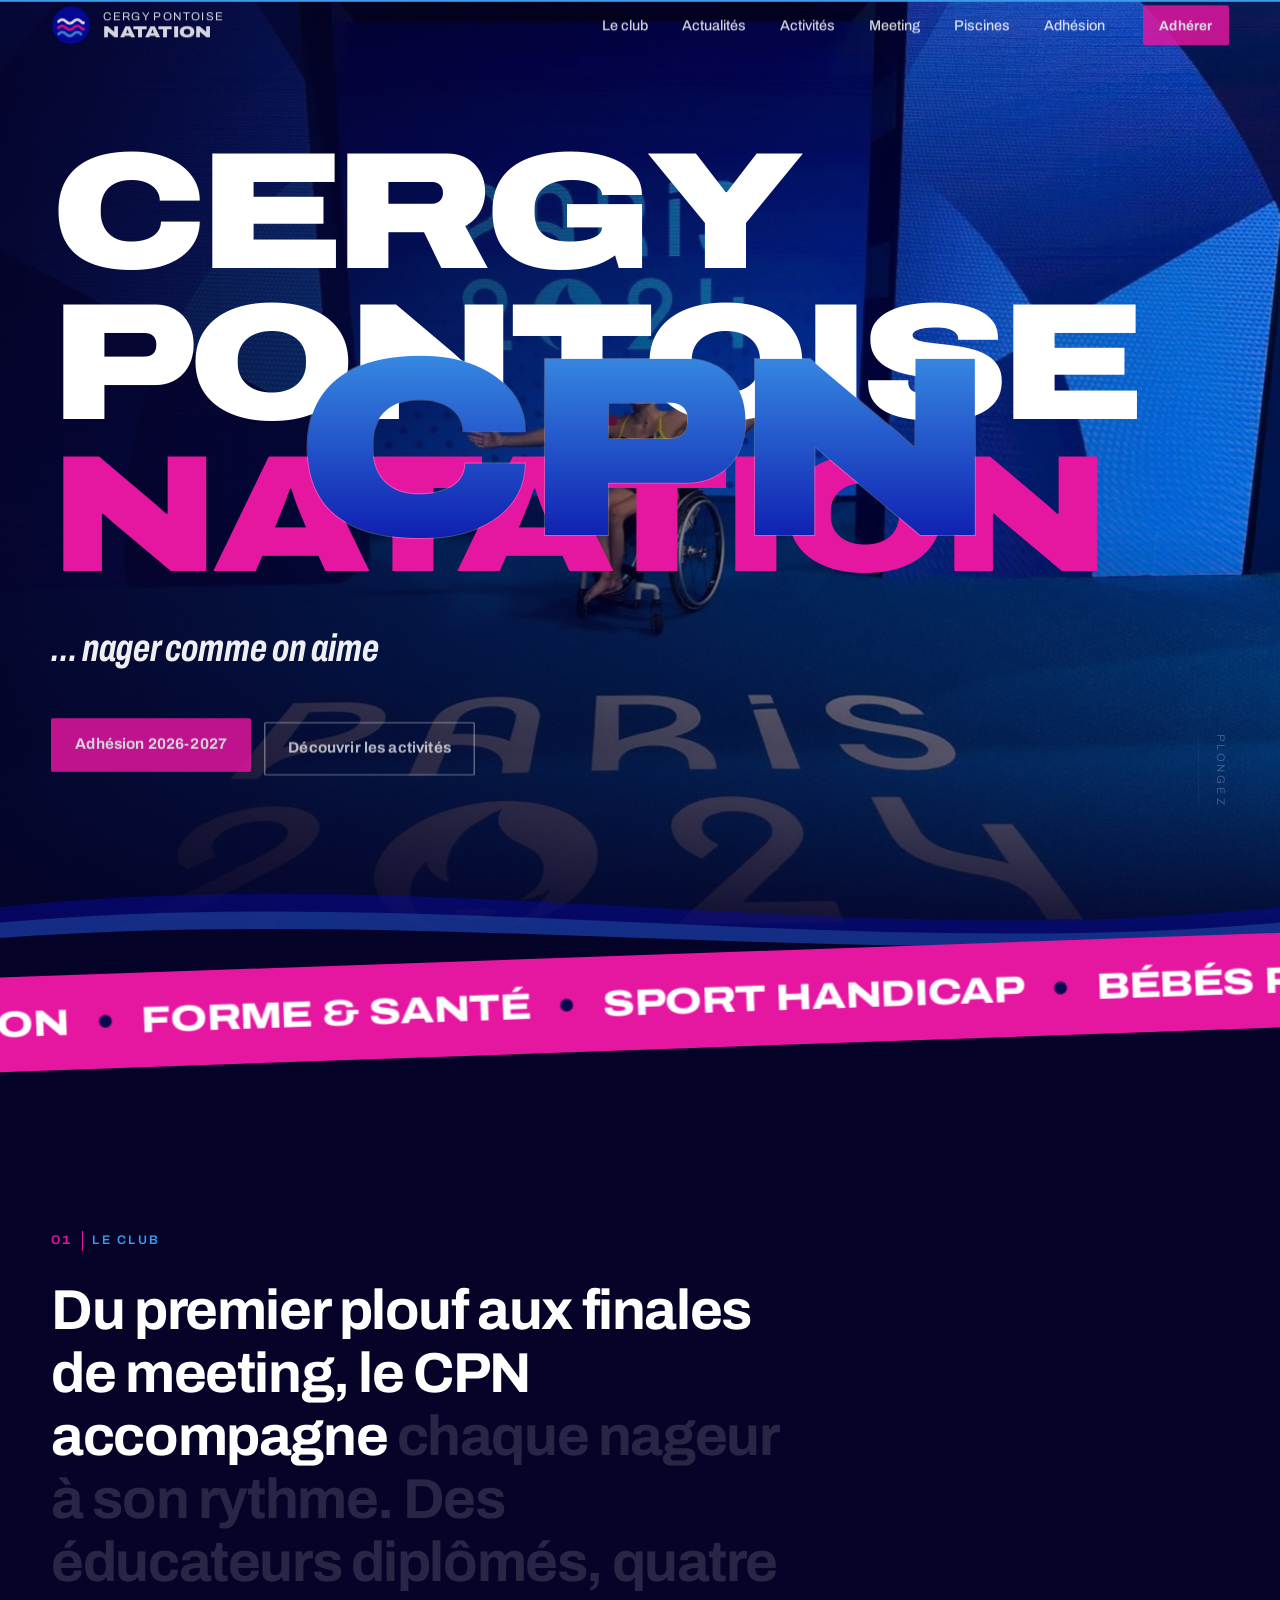
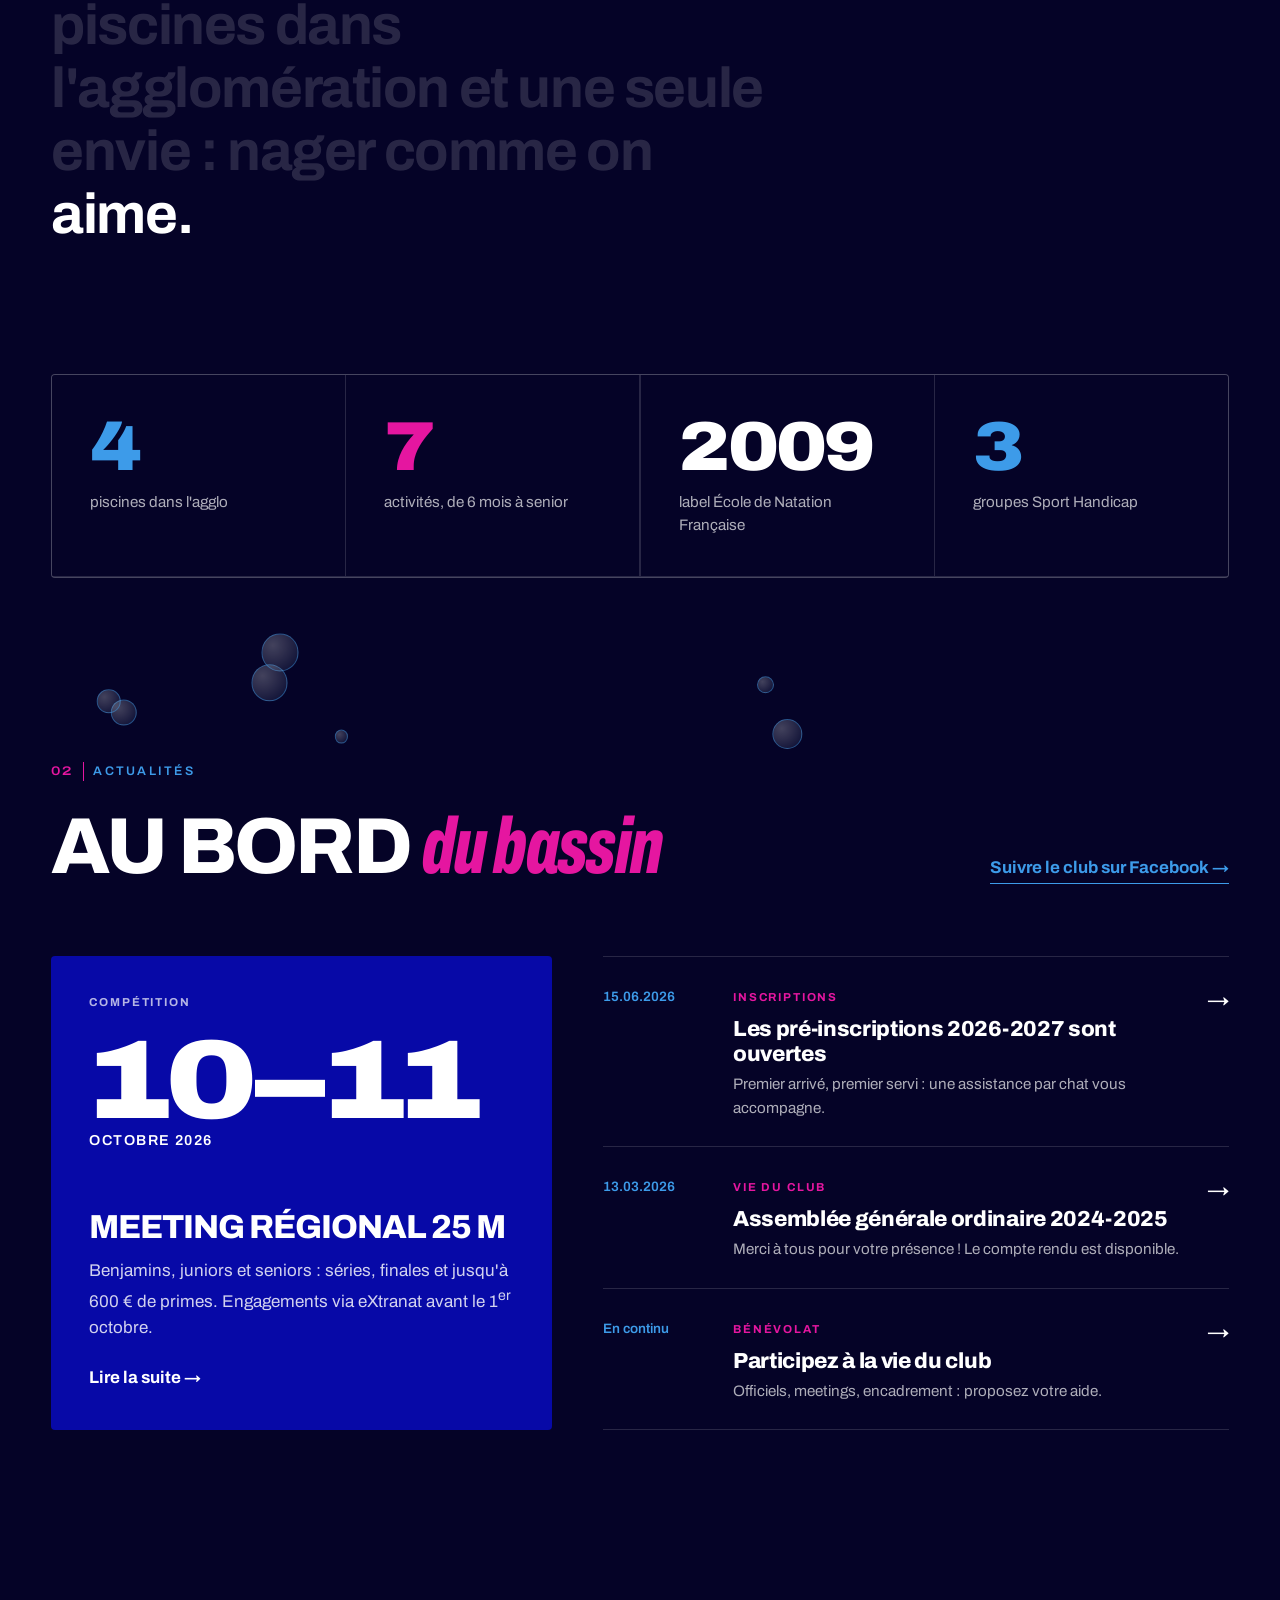
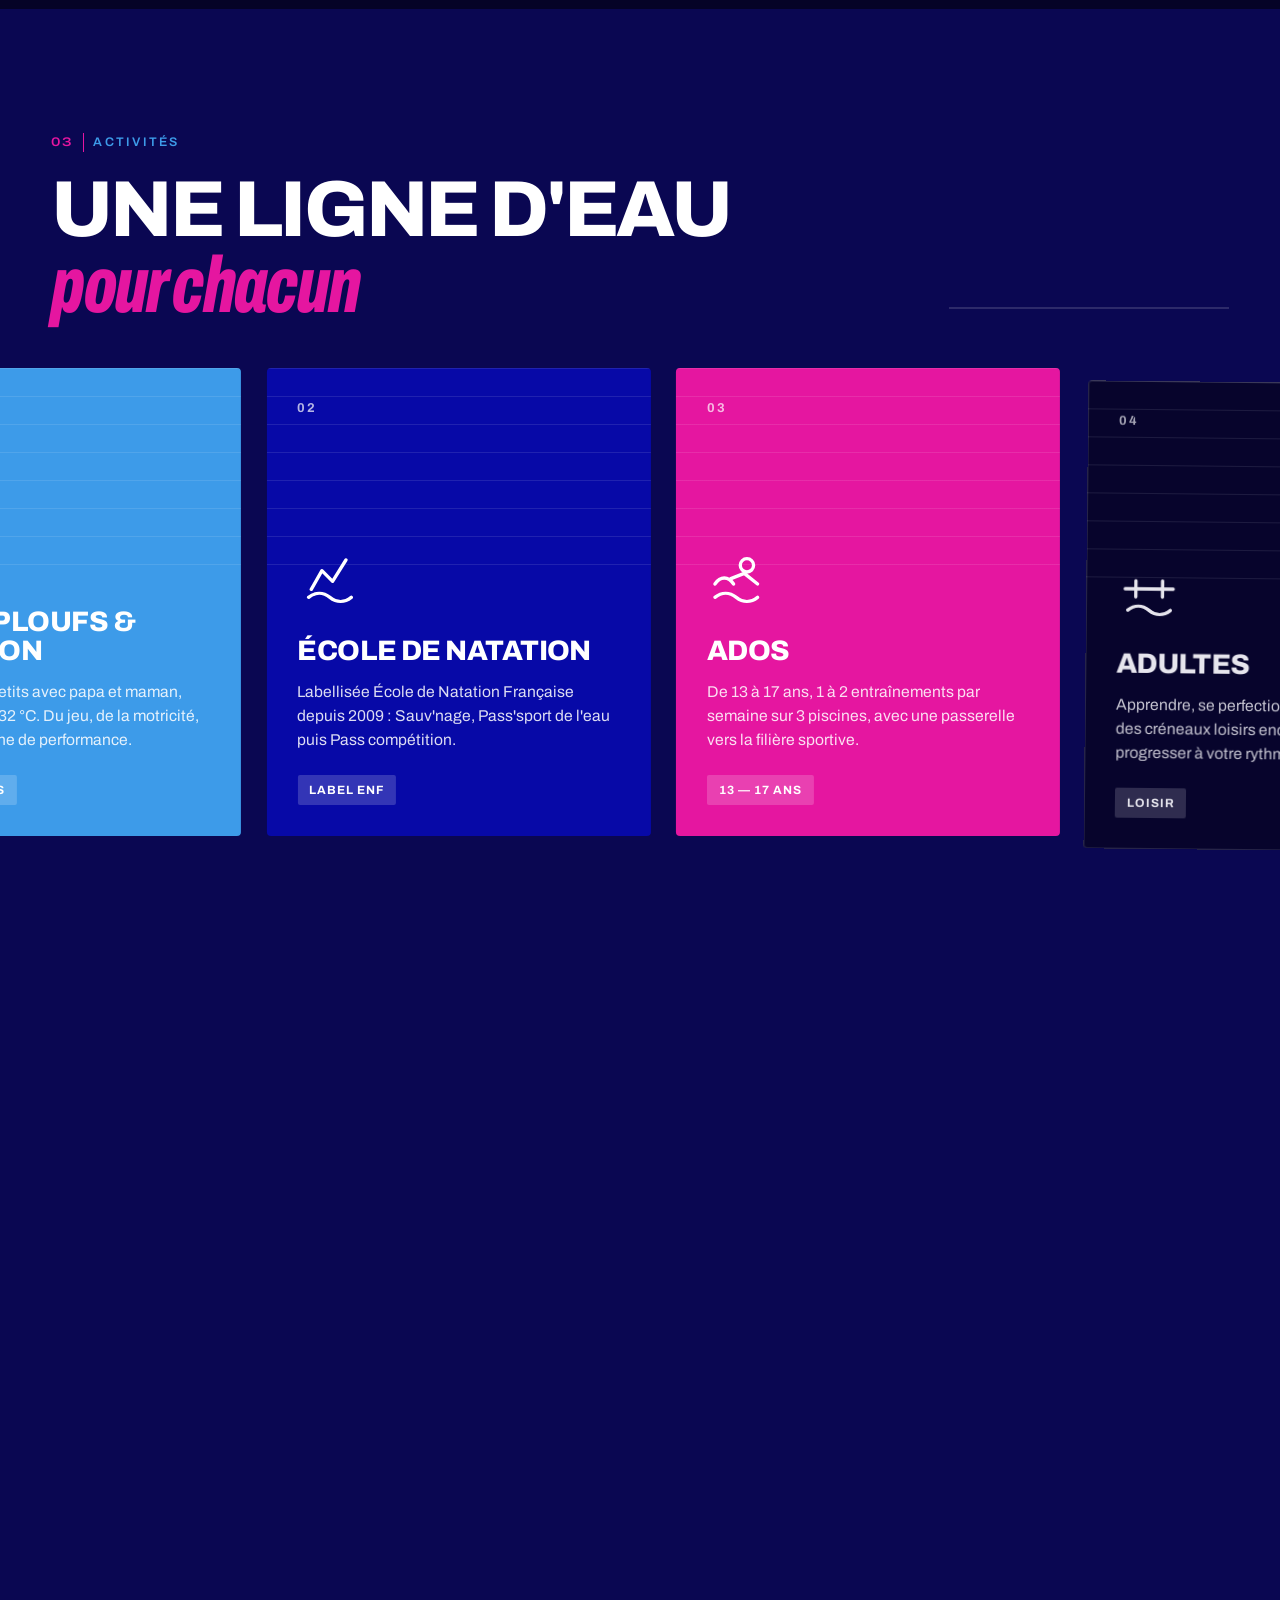
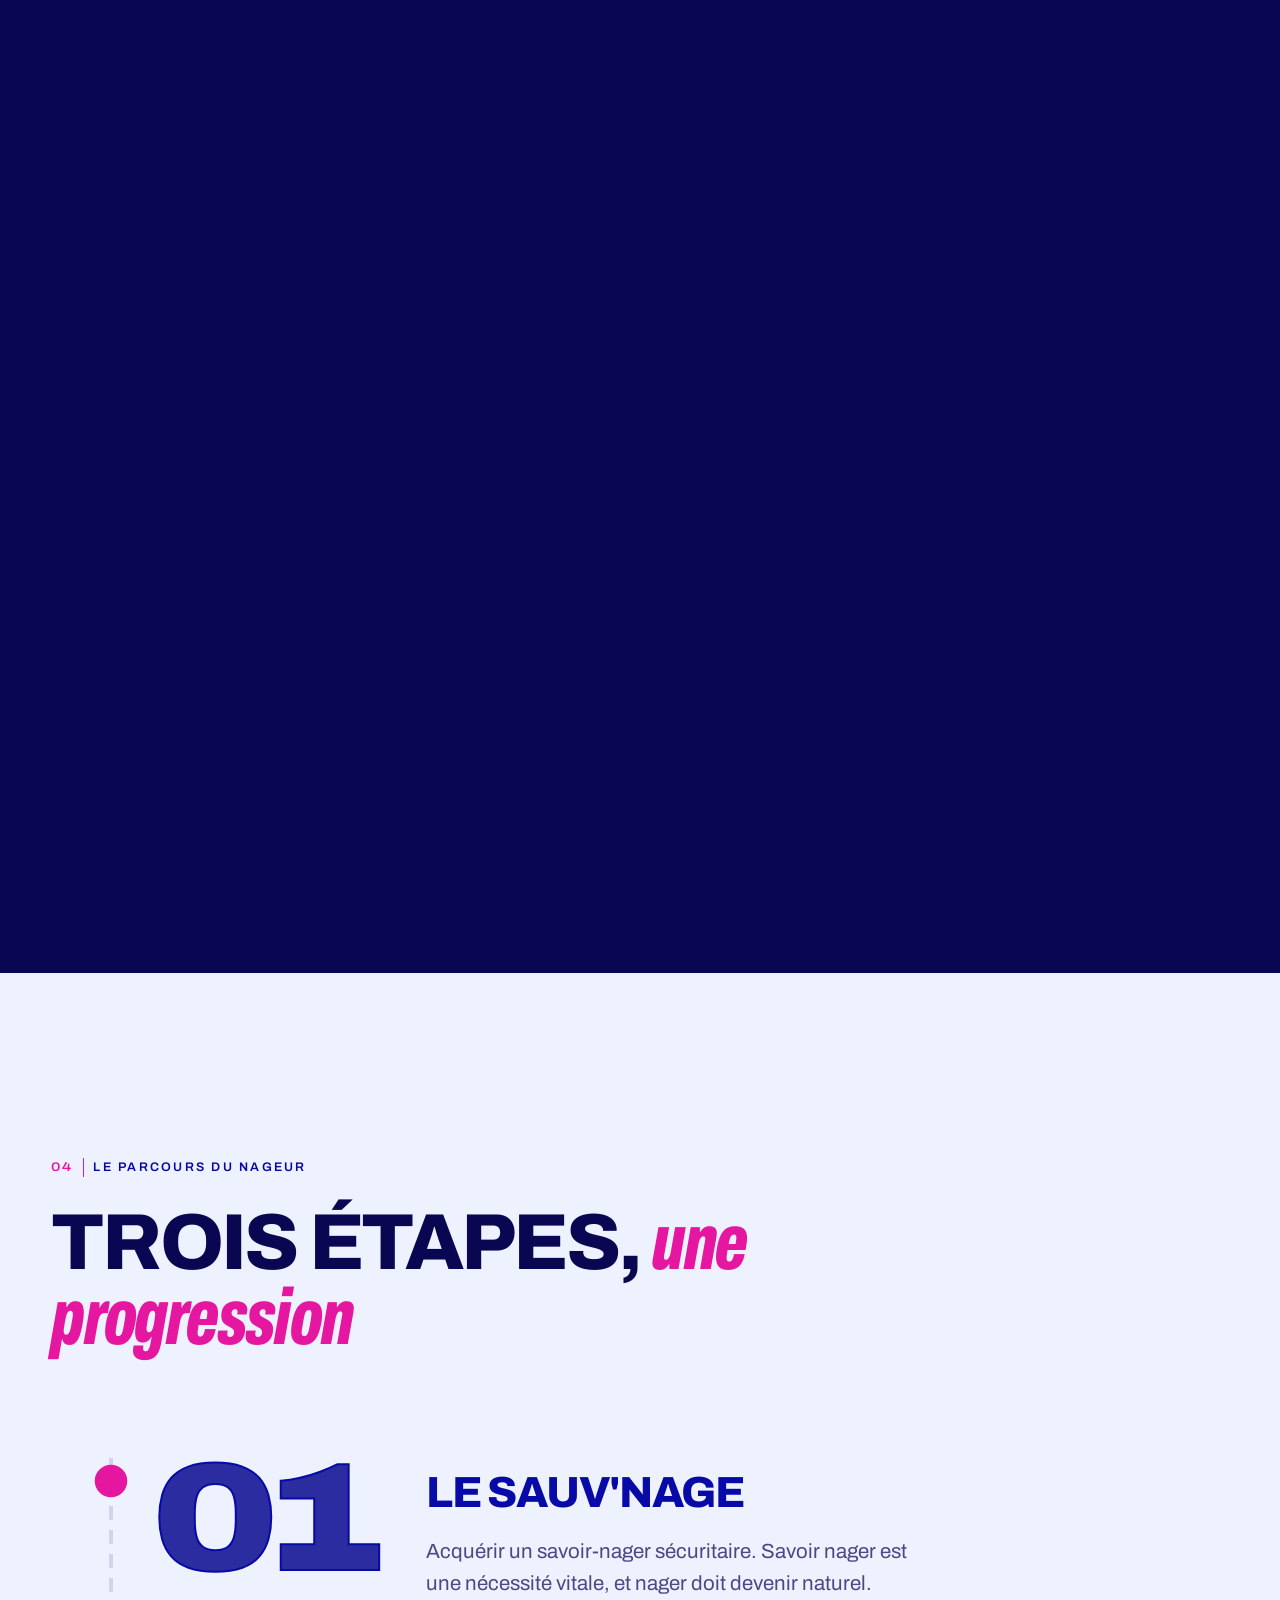
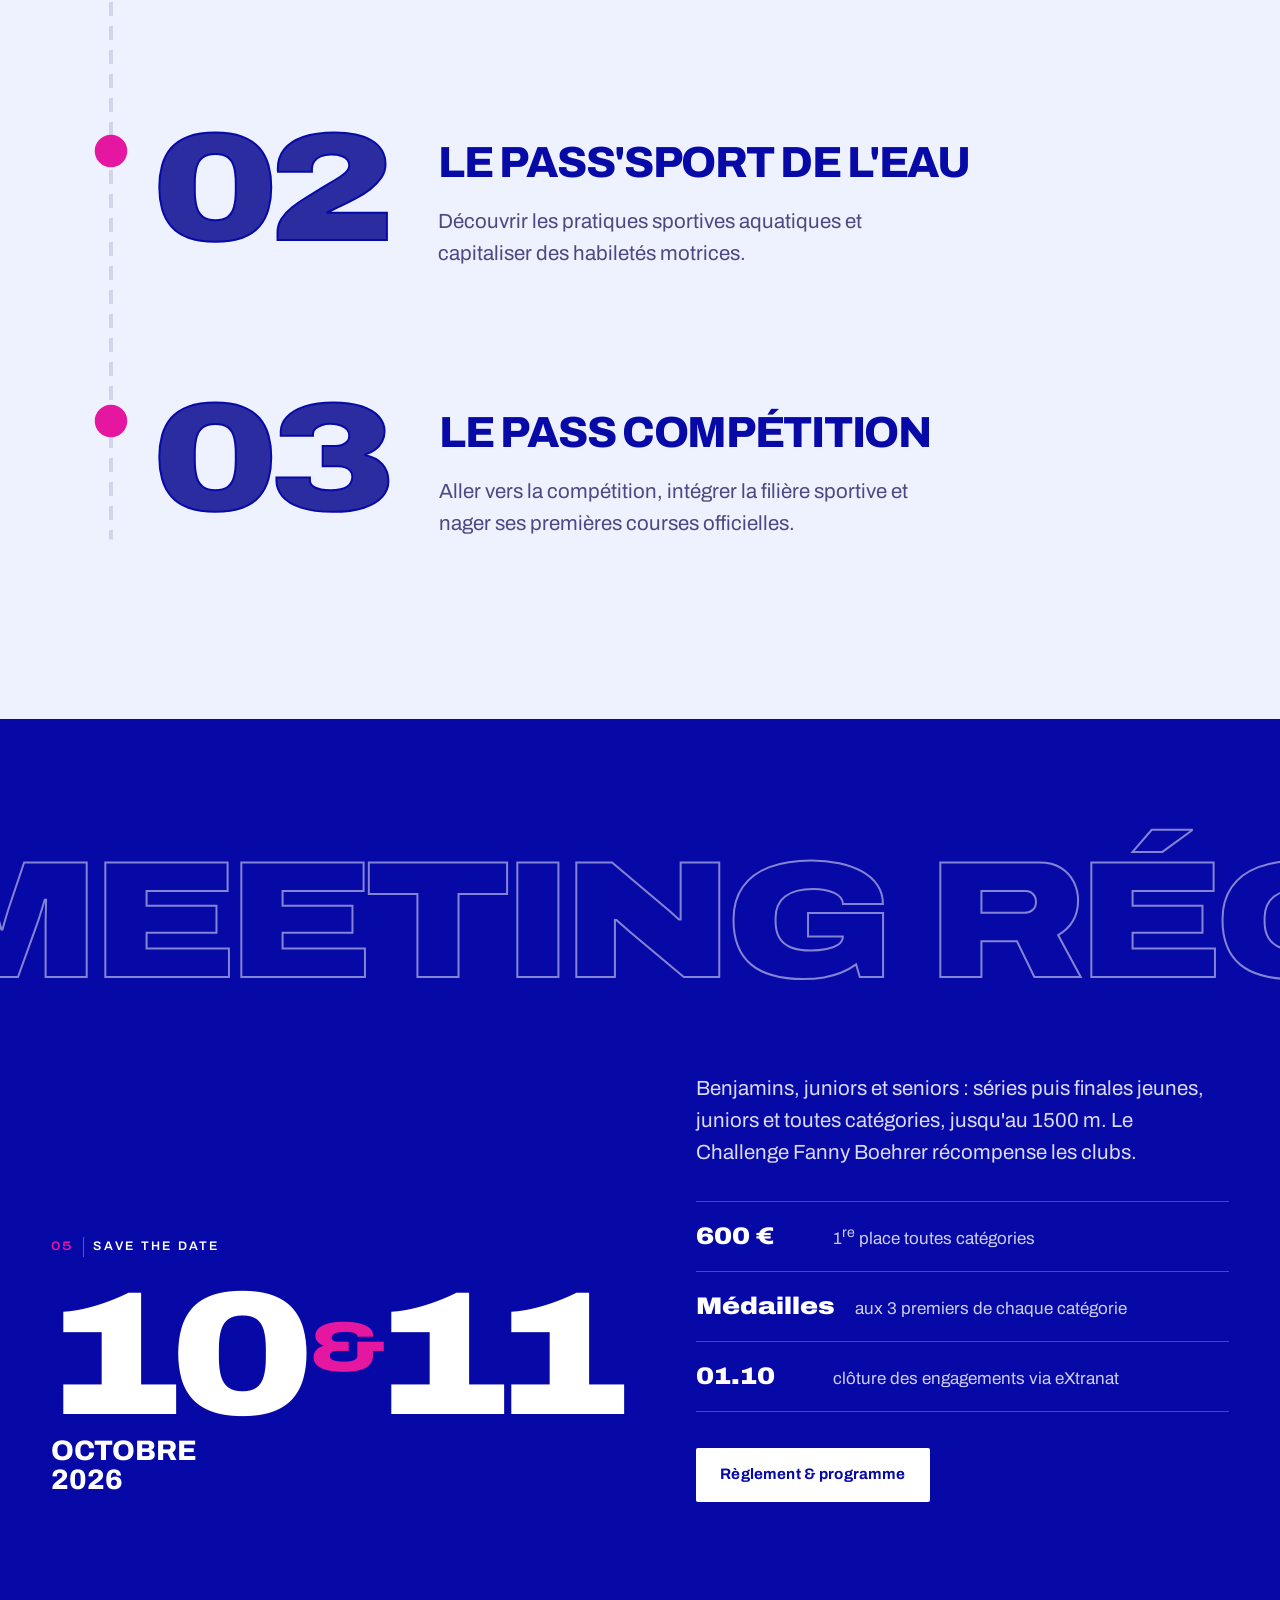
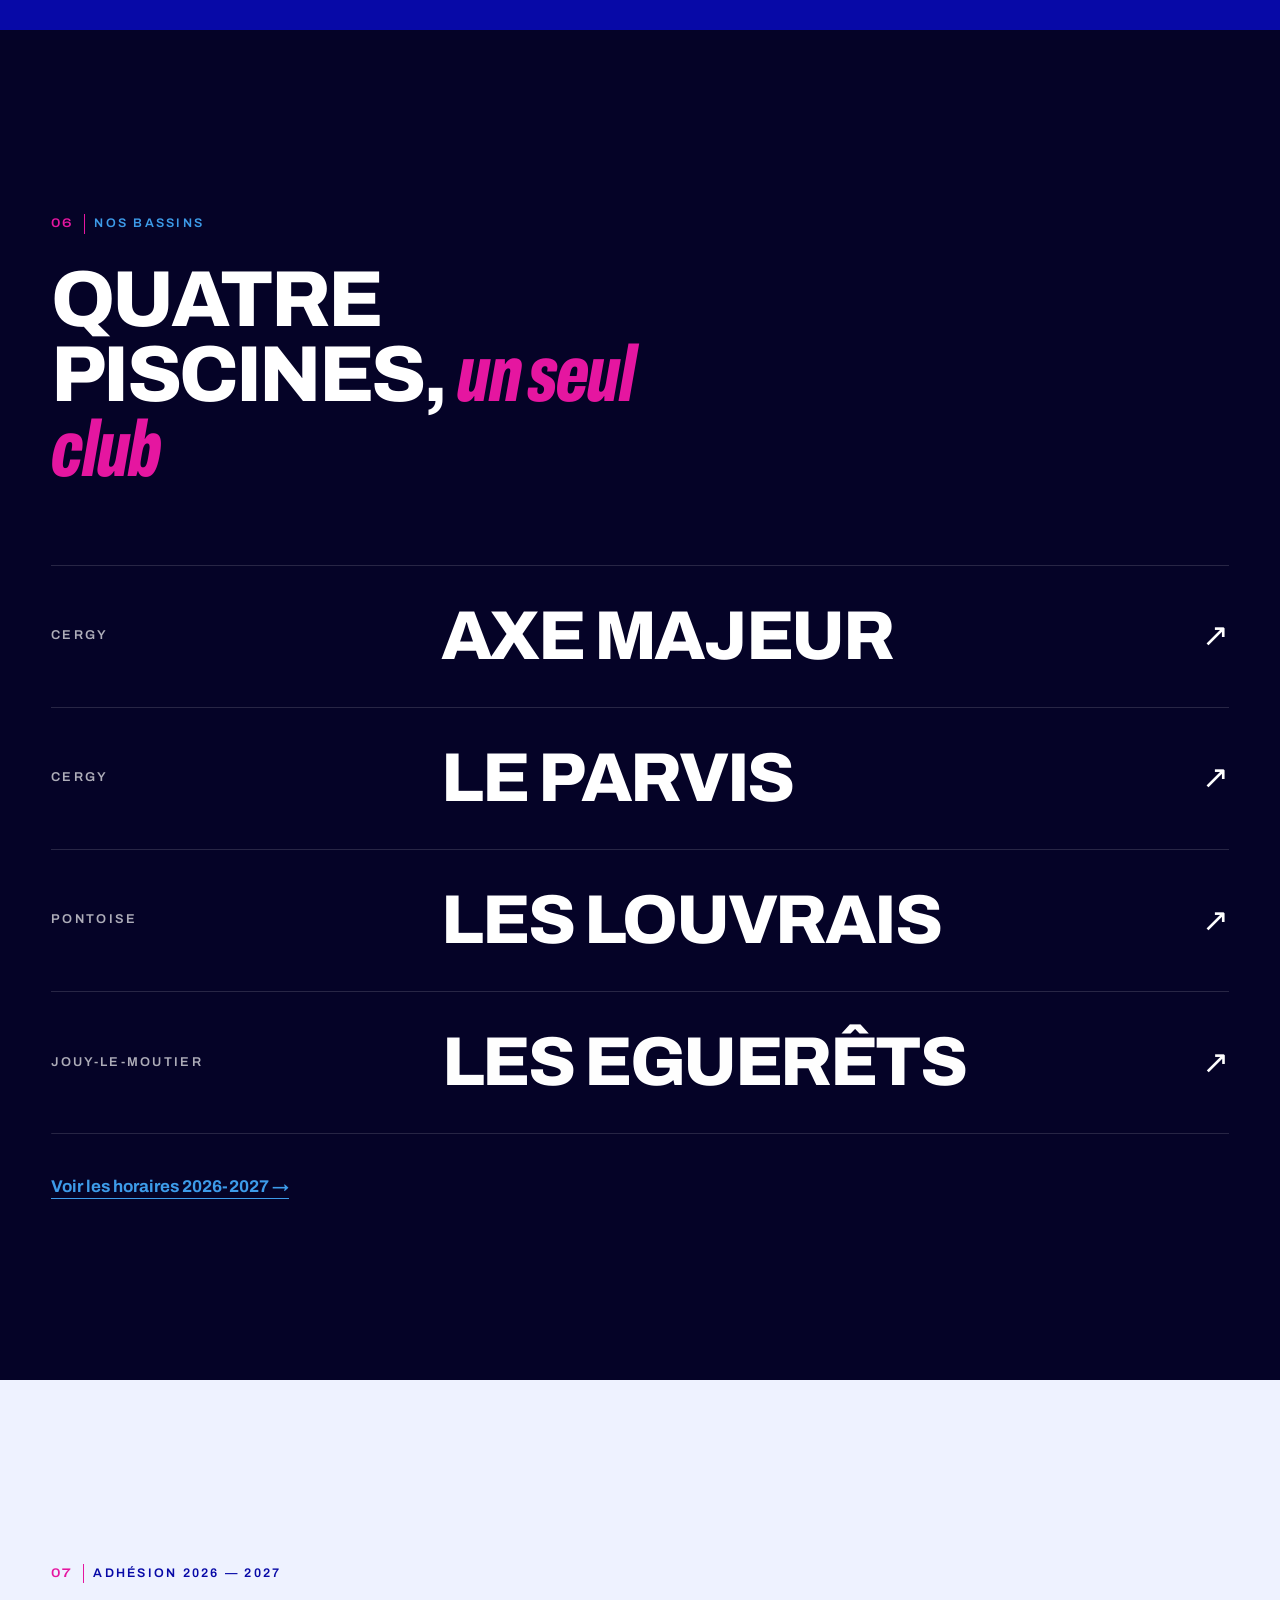
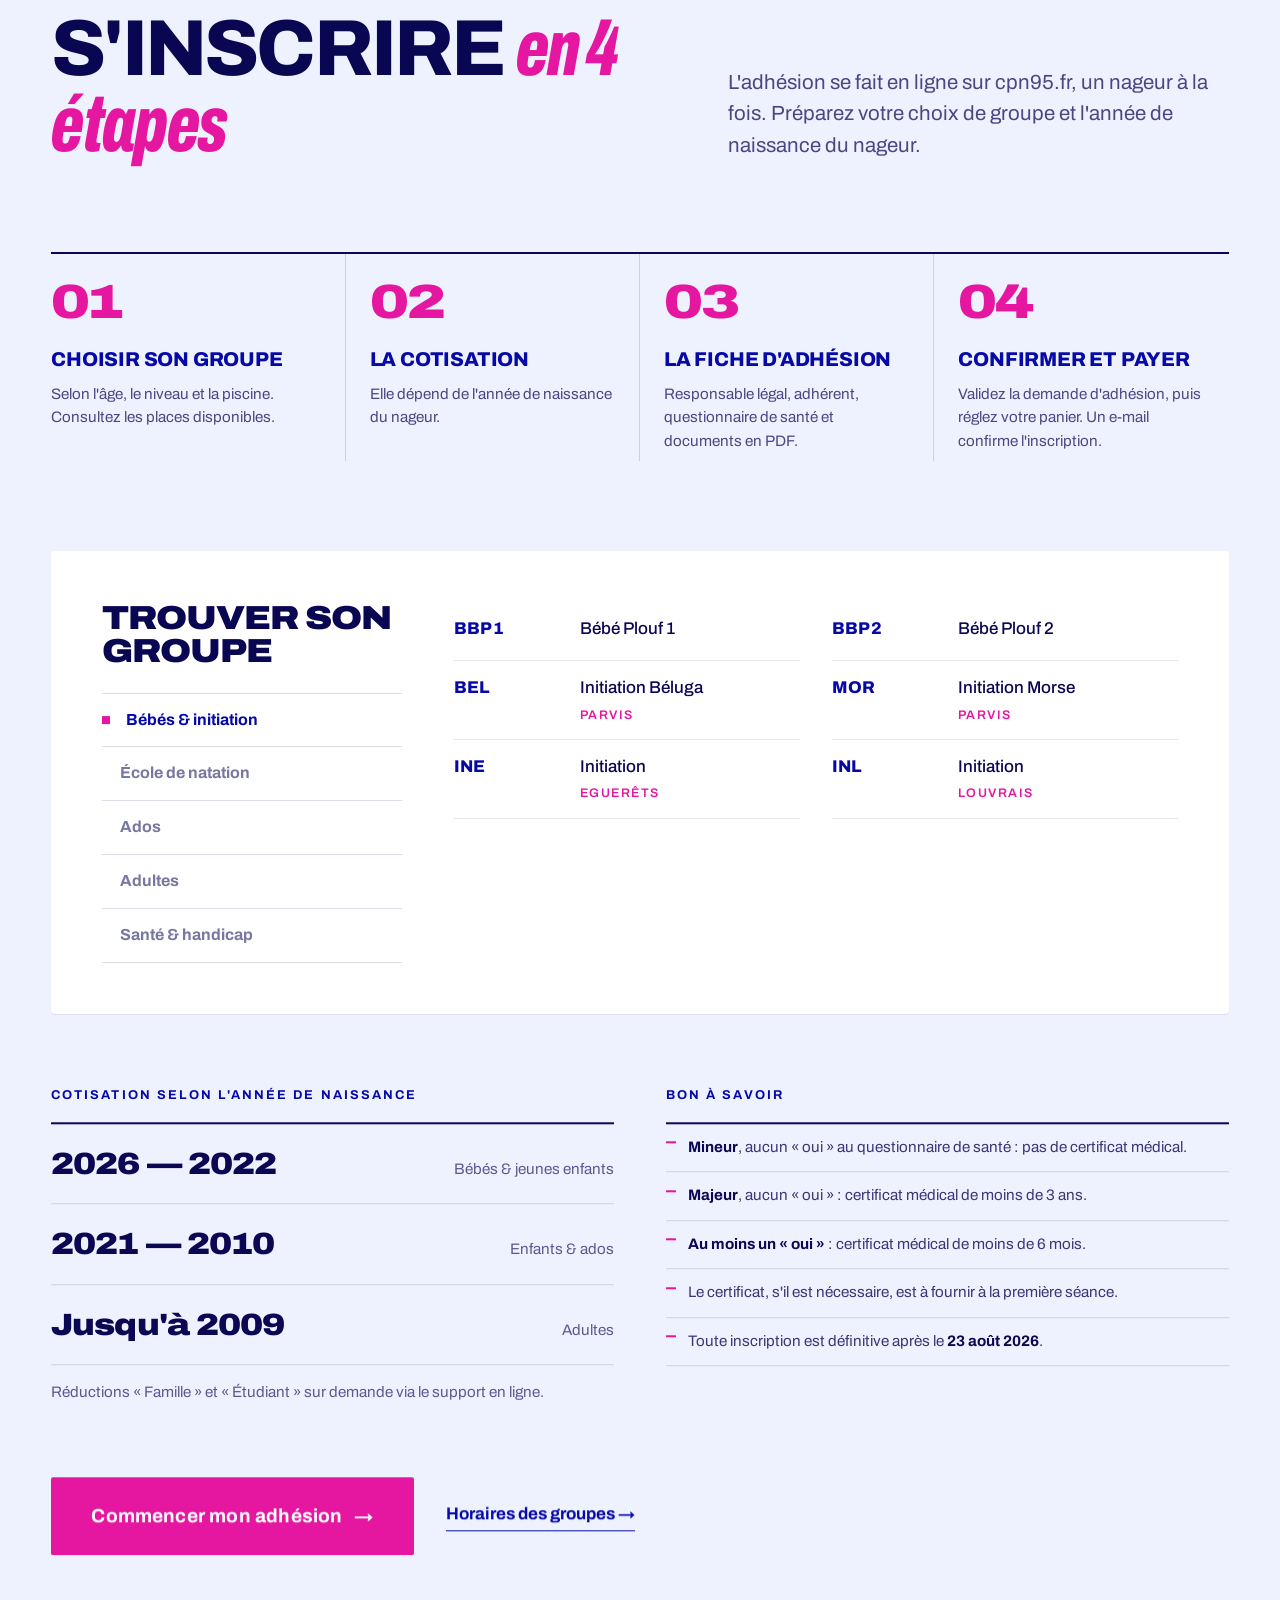
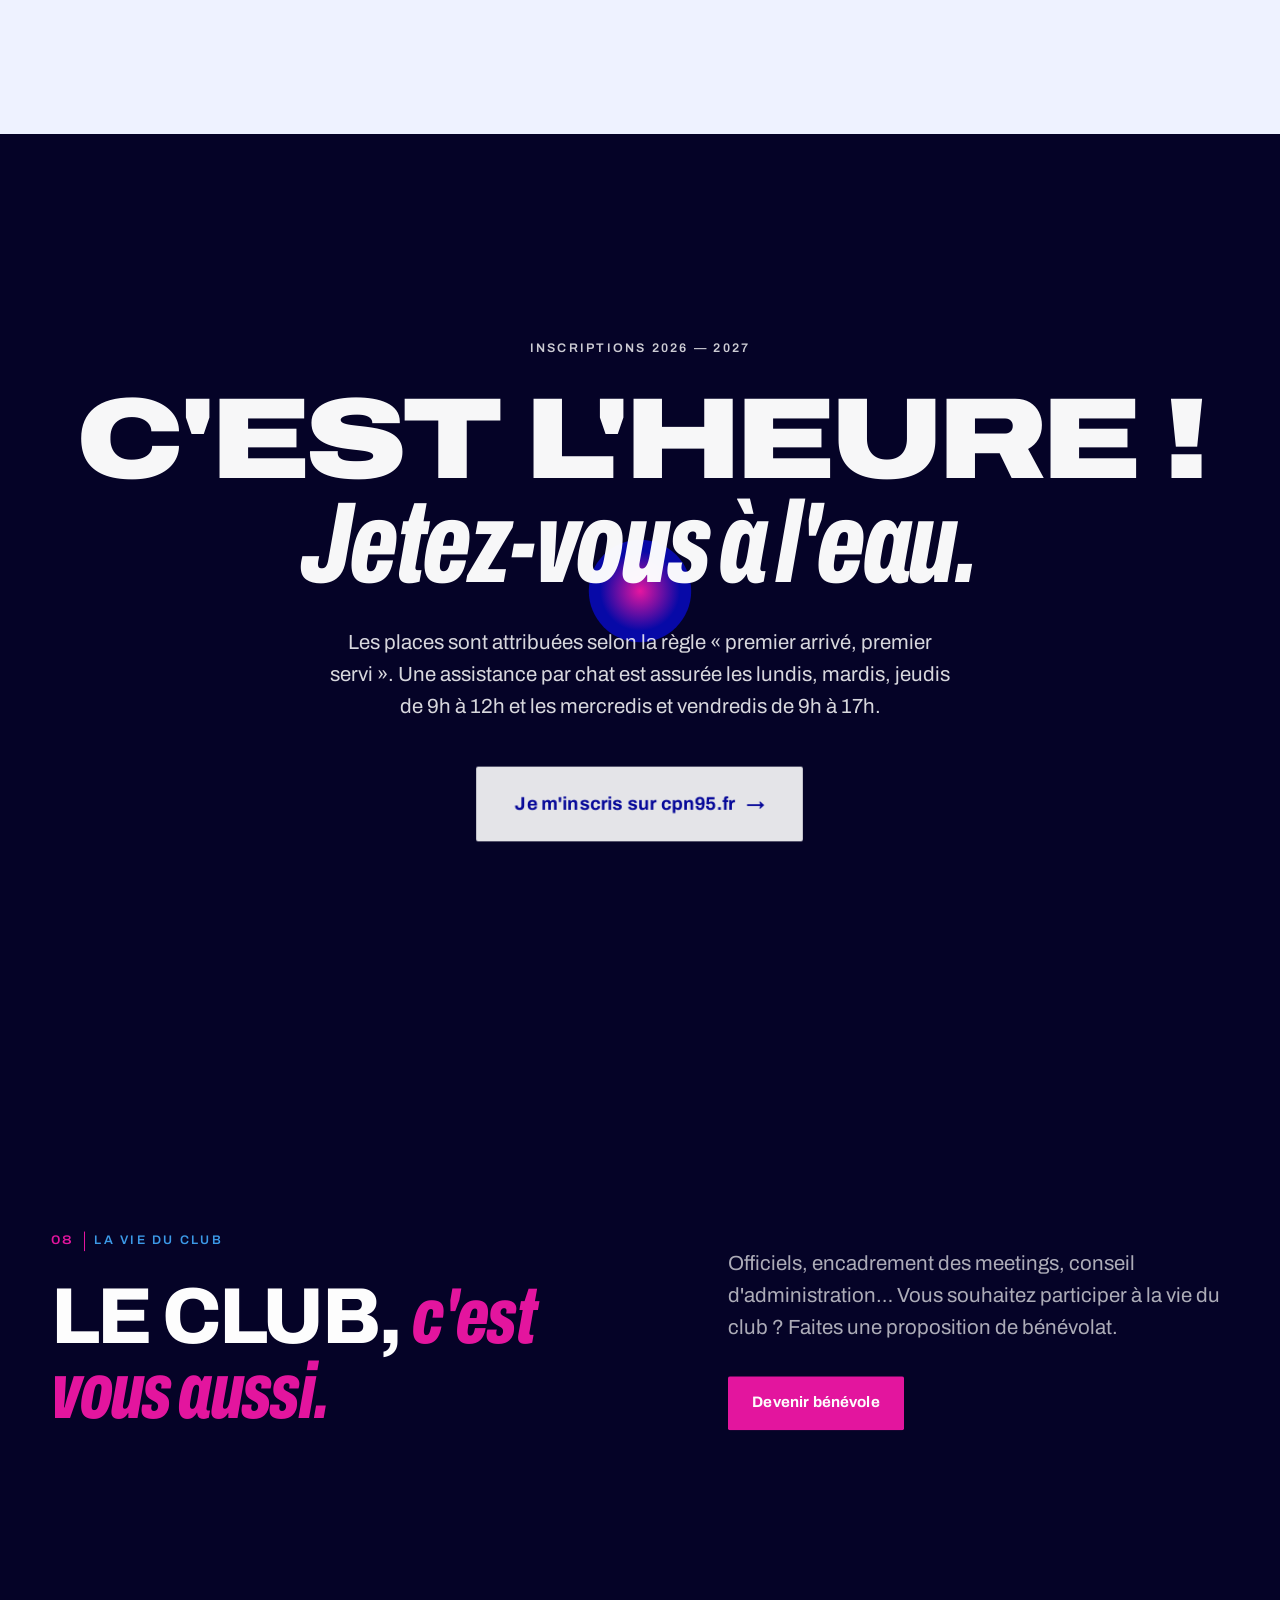
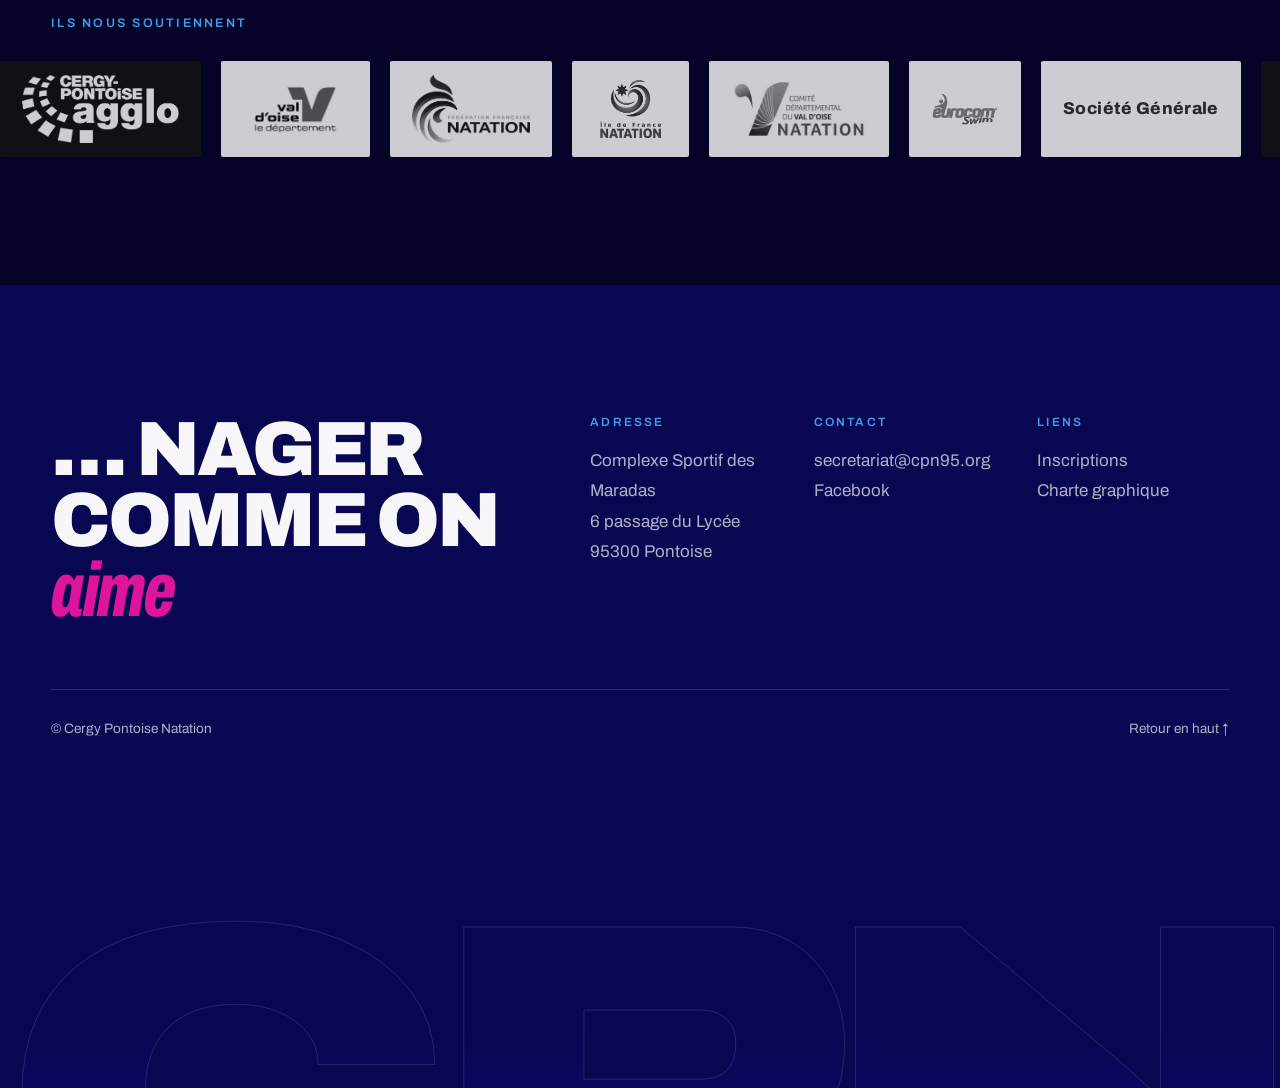
==== commit 0e2ae551: "Ajoute Actualités et Adhésion, angles nets, corrige les stats - Retire la puce « Saison 2026 — 2027 " ====
--- a/apercu.html
+++ b/apercu.html
@@ -37,7 +37,7 @@
 
   /* Rythme */
   --gutter: clamp(16px, 4vw, 56px);
-  --radius: 28px;
+  --radius: 4px;
   --ease: cubic-bezier(.22, 1, .36, 1);
 }
 
@@ -79,8 +79,6 @@
   padding-right: .75em; border-right: 1px solid currentColor;
 }
 .eyebrow--light { color: rgba(255,255,255,.8); }
-.dot { width: 8px; height: 8px; border-radius: 50%; background: var(--pink); box-shadow: 0 0 0 0 var(--pink); animation: pulse 2s infinite; }
-@keyframes pulse { 70% { box-shadow: 0 0 0 12px rgba(229,22,160,0); } 100% { box-shadow: 0 0 0 0 rgba(229,22,160,0); } }
 
 .h2 {
   font-size: var(--fs-h2);
@@ -105,7 +103,7 @@
   position: relative; overflow: hidden; isolation: isolate;
   display: inline-flex; align-items: center; gap: .6em;
   padding: 1em 1.6em;
-  border-radius: 999px;
+  border-radius: 2px;
   font-weight: 700; font-size: .95rem; letter-spacing: .01em;
   background: var(--bg); color: var(--fg);
   transition: color .4s var(--ease), transform .4s var(--ease);
@@ -114,10 +112,10 @@
 .btn::after {
   content: ""; position: absolute; inset: 0; z-index: -1;
   background: var(--white);
-  transform: translateY(101%); border-radius: 50% 50% 0 0;
-  transition: transform .5s var(--ease), border-radius .5s var(--ease);
-}
-.btn:hover::after { transform: translateY(0); border-radius: 0; }
+  transform: translateY(101%);
+  transition: transform .5s var(--ease);
+}
+.btn:hover::after { transform: translateY(0); }
 .btn:hover { color: var(--blue); }
 .btn--pink { --bg: var(--pink); }
 .btn--ghost { --bg: transparent; box-shadow: inset 0 0 0 1.5px rgba(255,255,255,.5); }
@@ -187,13 +185,13 @@
 
 .nav { display: flex; gap: 6px; }
 .nav a {
-  position: relative; padding: 8px 14px; font-size: .9rem; font-weight: 500; border-radius: 999px;
+  position: relative; padding: 8px 14px; font-size: .9rem; font-weight: 500; border-radius: 2px;
   transition: background .3s;
 }
 .nav a:hover { background: rgba(255,255,255,.08); }
 .nav a.is-active { background: rgba(255,255,255,.12); }
 
-.burger { display: none; width: 44px; height: 44px; border: 0; border-radius: 50%; background: var(--white); cursor: pointer; position: relative; z-index: 60; }
+.burger { display: none; width: 44px; height: 44px; border: 0; border-radius: 2px; background: var(--white); cursor: pointer; position: relative; z-index: 60; }
 .burger span { position: absolute; left: 13px; right: 13px; height: 2px; background: var(--blue); transition: transform .4s var(--ease), top .4s var(--ease); }
 .burger span:first-child { top: 18px; }
 .burger span:last-child { top: 25px; }
@@ -306,9 +304,9 @@
   margin-top: clamp(64px, 10vw, 140px);
   background: var(--line); border: 1px solid var(--line); border-radius: var(--radius); overflow: hidden;
 }
-.stat { background: var(--abyss); padding: clamp(24px, 3vw, 44px); display: flex; flex-direction: column; gap: 8px; }
+.stat { background: var(--abyss); padding: clamp(24px, 3vw, 44px); display: flex; flex-direction: column; gap: 8px; container-type: inline-size; }
 .stat strong {
-  font-size: clamp(3rem, 6vw, 5.5rem); line-height: 1; font-weight: 900; font-variation-settings: "wdth" 125;
+  font-size: min(5.5rem, 32cqi); line-height: 1; font-weight: 900; font-variation-settings: "wdth" 112;
   letter-spacing: -.04em; color: var(--sky);
   font-variant-numeric: tabular-nums;
 }
@@ -324,13 +322,46 @@
 }
 
 /* ==========================================================
+   ACTUALITÉS
+   ========================================================== */
+.news { padding-top: 0; }
+.news__head { display: flex; flex-wrap: wrap; align-items: flex-end; justify-content: space-between; gap: 24px; margin-bottom: clamp(40px, 6vw, 72px); }
+.news__grid { display: grid; grid-template-columns: 1fr 1.25fr; gap: clamp(24px, 4vw, 56px); align-items: start; }
+.news__cat { display: inline-block; font-size: .72rem; font-weight: 700; letter-spacing: .16em; text-transform: uppercase; color: var(--pink); margin-bottom: 10px; }
+.news__feature {
+  position: relative; display: flex; flex-direction: column; min-height: 100%;
+  padding: clamp(28px, 3vw, 44px); background: var(--blue); border-radius: var(--radius); overflow: hidden;
+  container-type: inline-size;
+}
+.news__feature::after {
+  content: ""; position: absolute; inset: auto 0 0 0; height: 6px; background: var(--pink);
+  transform: scaleX(0); transform-origin: left; transition: transform .6s var(--ease);
+}
+.news__feature:hover::after { transform: scaleX(1); }
+.news__feature .news__cat { color: var(--white); opacity: .7; }
+.news__date { display: flex; flex-direction: column; font-size: .9rem; font-weight: 600; text-transform: uppercase; letter-spacing: .1em; margin: 12px 0 auto; padding-bottom: 48px; }
+.news__date b { white-space: nowrap; font-size: min(7rem, 30cqi); line-height: .85; font-weight: 900; font-variation-settings: "wdth" 125; letter-spacing: -.05em; }
+.news__feature h3 { font-size: clamp(1.6rem, 2.6vw, 2.4rem); font-weight: 800; text-transform: uppercase; letter-spacing: -.03em; line-height: 1; margin-bottom: 14px; }
+.news__feature p { color: rgba(255,255,255,.82); margin-bottom: 24px; }
+.news__more { font-weight: 700; }
+.news__list { list-style: none; margin: 0; padding: 0; border-top: 1px solid var(--line); }
+.news__list li { border-bottom: 1px solid var(--line); }
+.news__list a { display: grid; grid-template-columns: 110px 1fr auto; gap: 20px; align-items: start; padding: 26px 0; transition: padding .5s var(--ease), background .4s; }
+.news__list a:hover { padding-left: 14px; padding-right: 14px; background: rgba(255,255,255,.04); }
+.news__list time { font-size: .85rem; font-weight: 600; color: var(--sky); font-variant-numeric: tabular-nums; padding-top: 3px; }
+.news__list h3 { font-size: clamp(1.15rem, 1.7vw, 1.45rem); font-weight: 800; line-height: 1.15; letter-spacing: -.015em; margin-bottom: 6px; }
+.news__list p { color: var(--text-dim); font-size: .95rem; }
+.news__arrow { font-size: 1.4rem; transition: transform .5s var(--ease), color .3s; }
+.news__list a:hover .news__arrow { transform: translateX(6px); color: var(--pink); }
+
+/* ==========================================================
    ACTIVITÉS — scroll horizontal
    ========================================================== */
 .activities { position: relative; background: var(--navy); }
 .activities__pin { min-height: 100svh; display: flex; flex-direction: column; justify-content: center; gap: clamp(32px, 5vh, 56px); padding: 110px 0 60px; overflow: hidden; }
 .activities__head { display: flex; flex-wrap: wrap; align-items: flex-end; justify-content: space-between; gap: 20px 40px; }
 .activities__head .eyebrow { width: 100%; margin-bottom: 0; }
-.activities__progress { flex: 0 0 min(280px, 100%); height: 2px; background: var(--line); border-radius: 2px; overflow: hidden; margin-bottom: 14px; }
+.activities__progress { flex: 0 0 min(280px, 100%); height: 2px; background: var(--line); overflow: hidden; margin-bottom: 14px; }
 .activities__progress i { display: block; height: 100%; width: 100%; background: var(--pink); transform-origin: left; transform: scaleX(0); }
 .activities__track {
   display: flex; gap: clamp(16px, 2vw, 28px);
@@ -348,14 +379,14 @@
   overflow: hidden;
   transition: transform .6s var(--ease);
 }
+/* lignes d'eau en fond de carte */
 .card::before {
-  content: ""; position: absolute; right: -30%; bottom: -30%; width: 90%; aspect-ratio: 1;
-  border-radius: 50%; border: 1px solid rgba(255,255,255,.18);
-  box-shadow: 0 0 0 40px rgba(255,255,255,.03), 0 0 0 80px rgba(255,255,255,.02);
-  transition: transform .8s var(--ease);
-}
-.card:hover { transform: translateY(-8px) rotate(-1deg); }
-.card:hover::before { transform: scale(1.25); }
+  content: ""; position: absolute; left: 0; right: 0; top: 0; height: 45%;
+  background: repeating-linear-gradient(180deg, rgba(255,255,255,.1) 0 1px, transparent 1px 28px);
+  transform-origin: top; transition: transform .8s var(--ease);
+}
+.card:hover { transform: translateY(-8px); }
+.card:hover::before { transform: scaleY(1.3); }
 .card--blue { --c: var(--blue); }
 .card--sky { --c: var(--sky); }
 .card--pink { --c: var(--pink); }
@@ -365,7 +396,7 @@
 .card__icon svg { width: 100%; height: 100%; fill: none; stroke: currentColor; stroke-width: 2.5; stroke-linecap: round; stroke-linejoin: round; }
 .card h3 { font-size: clamp(1.5rem, 2.2vw, 2rem); font-weight: 800; line-height: 1.05; letter-spacing: -.02em; text-transform: uppercase; margin-bottom: 14px; }
 .card p { font-size: .98rem; color: rgba(255,255,255,.86); margin-bottom: 22px; }
-.tag { align-self: flex-start; font-size: .75rem; font-weight: 700; letter-spacing: .08em; text-transform: uppercase; padding: .5em 1em; border-radius: 999px; background: rgba(255,255,255,.18); }
+.tag { align-self: flex-start; font-size: .75rem; font-weight: 700; letter-spacing: .08em; text-transform: uppercase; padding: .5em 1em; border-radius: 2px; background: rgba(255,255,255,.18); }
 
 /* ==========================================================
    PARCOURS
@@ -438,6 +469,58 @@
 .link-arrow:hover { color: var(--pink); }
 
 /* ==========================================================
+   ADHÉSION
+   ========================================================== */
+.membership { background: var(--foam); color: var(--navy); }
+.membership .eyebrow { color: var(--blue); }
+.membership .h2 { color: var(--navy); }
+.membership .lead { color: rgba(10,7,82,.72); }
+.membership__head { display: grid; grid-template-columns: 1.2fr 1fr; gap: 32px clamp(32px, 6vw, 100px); align-items: end; }
+.steps {
+  list-style: none; padding: 0; margin: clamp(48px, 7vw, 96px) 0;
+  display: grid; grid-template-columns: repeat(4, minmax(0, 1fr));
+  border-top: 2px solid var(--navy);
+}
+.steps li { padding: 24px 24px 8px 0; border-right: 1px solid rgba(10,7,82,.14); }
+.steps li + li { padding-left: 24px; }
+.steps li:last-child { border-right: 0; }
+.steps span { display: block; font-size: 3rem; font-weight: 900; font-variation-settings: "wdth" 125; line-height: 1; color: var(--pink); margin-bottom: 18px; letter-spacing: -.04em; }
+.steps h3 { font-size: 1.25rem; font-weight: 800; text-transform: uppercase; letter-spacing: -.01em; margin-bottom: 8px; color: var(--blue); }
+.steps p { color: rgba(10,7,82,.72); font-size: .95rem; }
+
+.groups { display: grid; grid-template-columns: 300px 1fr; gap: clamp(24px, 4vw, 64px); padding: clamp(28px, 4vw, 56px); background: var(--white); border-radius: var(--radius); box-shadow: 0 1px 0 rgba(10,7,82,.08); }
+.groups__title { font-size: clamp(1.6rem, 2.6vw, 2.2rem); font-weight: 900; font-variation-settings: "wdth" 115; text-transform: uppercase; letter-spacing: -.03em; line-height: 1; margin-bottom: 24px; color: var(--navy); }
+.groups__tabs { display: flex; flex-direction: column; border-top: 1px solid rgba(10,7,82,.14); }
+.groups__tabs button {
+  position: relative; text-align: left; font: inherit; font-weight: 700; font-size: 1rem; color: rgba(10,7,82,.55);
+  background: none; border: 0; border-bottom: 1px solid rgba(10,7,82,.14); padding: 14px 0 14px 18px; cursor: pointer;
+  transition: color .3s, padding .4s var(--ease);
+}
+.groups__tabs button::before { content: ""; position: absolute; left: 0; top: 50%; width: 8px; height: 8px; margin-top: -4px; background: var(--pink); transform: scale(0); transition: transform .4s var(--ease); }
+.groups__tabs button:hover { color: var(--navy); }
+.groups__tabs button[aria-selected="true"] { color: var(--blue); padding-left: 24px; }
+.groups__tabs button[aria-selected="true"]::before { transform: scale(1); }
+.groups__panel ul { list-style: none; margin: 0; padding: 0; display: grid; grid-template-columns: repeat(2, minmax(0, 1fr)); gap: 0 32px; }
+.groups__panel li { display: grid; grid-template-columns: 110px 1fr; gap: 4px 16px; padding: 14px 0; border-bottom: 1px solid rgba(10,7,82,.1); color: var(--navy); font-weight: 500; }
+.groups__panel b { grid-row: span 2; font-weight: 800; color: var(--blue); font-variant-numeric: tabular-nums; letter-spacing: .02em; }
+.groups__panel li span { grid-column: 2; font-size: .78rem; font-weight: 600; letter-spacing: .12em; text-transform: uppercase; color: var(--pink); }
+
+.membership__info { display: grid; grid-template-columns: 1fr 1fr; gap: clamp(24px, 4vw, 56px); margin: clamp(40px, 6vw, 72px) 0; }
+.membership__info h3 { font-size: .8rem; font-weight: 700; letter-spacing: .16em; text-transform: uppercase; color: var(--blue); margin-bottom: 16px; }
+.fees ul, .rules ul { list-style: none; padding: 0; margin: 0 0 16px; border-top: 2px solid var(--navy); }
+.fees li { display: flex; justify-content: space-between; align-items: baseline; gap: 16px; padding: 16px 0; border-bottom: 1px solid rgba(10,7,82,.14); }
+.fees b { font-size: clamp(1.4rem, 2.4vw, 2rem); font-weight: 900; font-variation-settings: "wdth" 115; letter-spacing: -.03em; color: var(--navy); }
+.fees span, .fees p { color: rgba(10,7,82,.65); font-size: .95rem; }
+.rules li { padding: 12px 0 12px 22px; border-bottom: 1px solid rgba(10,7,82,.14); position: relative; color: rgba(10,7,82,.8); font-size: .95rem; }
+.rules li::before { content: ""; position: absolute; left: 0; top: 1.15em; width: 10px; height: 2px; background: var(--pink); }
+.rules b { color: var(--navy); }
+.membership__cta { display: flex; flex-wrap: wrap; align-items: center; gap: 20px 32px; }
+.membership .link-arrow { color: var(--blue); }
+.membership .link-arrow:hover { color: var(--pink); }
+.membership .btn:hover { color: var(--white); }
+.membership .btn::after { background: var(--navy); }
+
+/* ==========================================================
    INSCRIPTIONS
    ========================================================== */
 .signup { position: relative; padding: clamp(120px, 16vw, 220px) 0; overflow: hidden; text-align: center; }
@@ -469,7 +552,7 @@
 .partners:hover .partners__track { animation-play-state: paused; }
 .partners__row { display: flex; align-items: center; gap: 20px; padding-right: 20px; }
 .partners__row img, .partners__sg {
-  height: 96px; width: auto; padding: 14px 22px; border-radius: 18px; background: var(--white); object-fit: contain;
+  height: 96px; width: auto; padding: 14px 22px; border-radius: 2px; background: var(--white); object-fit: contain;
   filter: grayscale(1); opacity: .8; transition: filter .4s, opacity .4s;
 }
 .partners__row img:hover, .partners__sg:hover { filter: none; opacity: 1; }
@@ -504,13 +587,25 @@
   .nav, .header__cta { display: none; }
   .burger { display: block; }
   .stats { grid-template-columns: repeat(2, minmax(0, 1fr)); }
-  .meeting__inner, .volunteer__inner, .footer__top { grid-template-columns: 1fr; }
+  .meeting__inner, .volunteer__inner, .footer__top, .news__grid, .membership__head, .groups, .membership__info { grid-template-columns: minmax(0, 1fr); }
+  .steps { grid-template-columns: repeat(2, minmax(0, 1fr)); }
+  .steps li:nth-child(2) { border-right: 0; }
+  .steps li:nth-child(3) { padding-left: 0; }
   .hero__scroll { display: none; }
 }
 @media (max-width: 640px) {
   body { font-size: 16px; }
   .footer__cols { grid-template-columns: 1fr 1fr; }
   .pool { grid-template-columns: 1fr auto; }
+  .steps { grid-template-columns: 1fr; }
+  .steps li, .steps li + li { padding: 20px 0; border-right: 0; border-bottom: 1px solid rgba(10,7,82,.14); }
+  .groups__panel ul { grid-template-columns: 1fr; }
+  .groups__tabs { flex-direction: row; overflow-x: auto; border-top: 0; gap: 8px; scrollbar-width: none; }
+  .groups__tabs button { white-space: nowrap; border: 1px solid rgba(10,7,82,.2); padding: 10px 14px; }
+  .groups__tabs button[aria-selected="true"] { padding-left: 14px; background: var(--blue); color: var(--white); border-color: var(--blue); }
+  .groups__tabs button::before { display: none; }
+  .news__list a { grid-template-columns: 1fr auto; }
+  .news__list time { grid-column: 1 / -1; }
   .pool__city { grid-column: 1 / -1; }
   .pool__name { grid-row: 2; }
   .step { grid-template-columns: 1fr; gap: 8px; }
@@ -554,26 +649,28 @@
     </a>
     <nav class="nav" aria-label="Navigation principale">
       <a href="#club">Le club</a>
+      <a href="#actualites">Actualités</a>
       <a href="#activites">Activités</a>
-      <a href="#parcours">Parcours</a>
       <a href="#meeting">Meeting</a>
       <a href="#piscines">Piscines</a>
-      <a href="#contact">Contact</a>
+      <a href="#adhesion">Adhésion</a>
     </nav>
-    <a class="btn btn--pink btn--sm header__cta" href="https://cpn95.fr/" target="_blank" rel="noopener">S'inscrire</a>
+    <a class="btn btn--pink btn--sm header__cta" href="#adhesion">Adhérer</a>
     <button class="burger" aria-label="Ouvrir le menu" aria-expanded="false"><span></span><span></span></button>
   </header>
 
   <div class="menu" aria-hidden="true">
     <nav class="menu__nav">
       <a href="#club"><small>01</small>Le club</a>
-      <a href="#activites"><small>02</small>Activités</a>
-      <a href="#parcours"><small>03</small>Parcours</a>
-      <a href="#meeting"><small>04</small>Meeting</a>
-      <a href="#piscines"><small>05</small>Piscines</a>
-      <a href="#contact"><small>06</small>Contact</a>
+      <a href="#actualites"><small>02</small>Actualités</a>
+      <a href="#activites"><small>03</small>Activités</a>
+      <a href="#parcours"><small>04</small>Parcours</a>
+      <a href="#meeting"><small>05</small>Meeting</a>
+      <a href="#piscines"><small>06</small>Piscines</a>
+      <a href="#adhesion"><small>07</small>Adhésion</a>
+      <a href="#contact"><small>08</small>Contact</a>
     </nav>
-    <a class="btn btn--pink" href="https://cpn95.fr/" target="_blank" rel="noopener">Pré-inscriptions 2026-2027 →</a>
+    <a class="btn btn--pink" href="https://cpn95.fr/adhesions/63-INS2027.html" target="_blank" rel="noopener">Adhésion 2026-2027 →</a>
   </div>
 
   <main id="top">
@@ -586,7 +683,6 @@
       </div>
 
       <div class="hero__content">
-        <p class="eyebrow hero__eyebrow"><span class="dot"></span>Saison 2026 — 2027</p>
         <h1 class="hero__title" aria-label="Cergy Pontoise Natation">
           <span class="line"><span class="word">Cergy</span></span>
           <span class="line"><span class="word">Pontoise</span></span>
@@ -594,7 +690,7 @@
         </h1>
         <p class="hero__tagline">… nager comme on aime</p>
         <div class="hero__actions">
-          <a class="btn btn--pink" href="https://cpn95.fr/" target="_blank" rel="noopener">Pré-inscriptions ouvertes</a>
+          <a class="btn btn--pink" href="#adhesion">Adhésion 2026-2027</a>
           <a class="btn btn--ghost" href="#activites">Découvrir les activités</a>
         </div>
       </div>
@@ -649,11 +745,58 @@
       <div class="bubbles" aria-hidden="true"></div>
     </section>
 
+    <!-- ============ ACTUALITES ============ -->
+    <section class="news section" id="actualites">
+      <div class="container">
+        <div class="news__head">
+          <div>
+            <p class="eyebrow"><span class="num">02</span>Actualités</p>
+            <h2 class="h2">Au bord <em>du bassin</em></h2>
+          </div>
+          <a class="link-arrow" href="https://www.facebook.com/CPN95" target="_blank" rel="noopener">Suivre le club sur Facebook →</a>
+        </div>
+
+        <div class="news__grid">
+          <a class="news__feature" href="#meeting">
+            <span class="news__cat">Compétition</span>
+            <span class="news__date"><b>10–11</b>octobre 2026</span>
+            <h3>Meeting régional 25&nbsp;m</h3>
+            <p>Benjamins, juniors et seniors&nbsp;: séries, finales et jusqu'à 600&nbsp;€ de primes. Engagements via eXtranat avant le 1<sup>er</sup> octobre.</p>
+            <span class="news__more">Lire la suite →</span>
+          </a>
+
+          <ul class="news__list">
+            <li>
+              <a href="#adhesion">
+                <time>15.06.2026</time>
+                <div><span class="news__cat">Inscriptions</span><h3>Les pré-inscriptions 2026-2027 sont ouvertes</h3><p>Premier arrivé, premier servi&nbsp;: une assistance par chat vous accompagne.</p></div>
+                <span class="news__arrow" aria-hidden="true">→</span>
+              </a>
+            </li>
+            <li>
+              <a href="https://www.cergypontoisenatation.fr/" target="_blank" rel="noopener">
+                <time>13.03.2026</time>
+                <div><span class="news__cat">Vie du club</span><h3>Assemblée générale ordinaire 2024-2025</h3><p>Merci à tous pour votre présence&nbsp;! Le compte rendu est disponible.</p></div>
+                <span class="news__arrow" aria-hidden="true">→</span>
+              </a>
+            </li>
+            <li>
+              <a href="#benevolat">
+                <time>En continu</time>
+                <div><span class="news__cat">Bénévolat</span><h3>Participez à la vie du club</h3><p>Officiels, meetings, encadrement&nbsp;: proposez votre aide.</p></div>
+                <span class="news__arrow" aria-hidden="true">→</span>
+              </a>
+            </li>
+          </ul>
+        </div>
+      </div>
+    </section>
+
     <!-- ============ ACTIVITES (scroll horizontal) ============ -->
     <section class="activities" id="activites">
       <div class="activities__pin">
         <div class="activities__head container">
-          <p class="eyebrow"><span class="num">02</span>Activités</p>
+          <p class="eyebrow"><span class="num">03</span>Activités</p>
           <h2 class="h2">Une ligne d'eau <em>pour chacun</em></h2>
           <div class="activities__progress"><i></i></div>
         </div>
@@ -714,7 +857,7 @@
     <!-- ============ PARCOURS DU NAGEUR ============ -->
     <section class="journey section" id="parcours">
       <div class="container">
-        <p class="eyebrow"><span class="num">03</span>Le parcours du nageur</p>
+        <p class="eyebrow"><span class="num">04</span>Le parcours du nageur</p>
         <h2 class="h2">Trois étapes, <em>une progression</em></h2>
 
         <div class="journey__lane">
@@ -757,7 +900,7 @@
       </div>
       <div class="container meeting__inner">
         <div class="meeting__date">
-          <p class="eyebrow"><span class="num">04</span>Save the date</p>
+          <p class="eyebrow"><span class="num">05</span>Save the date</p>
           <div class="date">
             <span class="date__d">10<small>&amp;</small>11</span>
             <span class="date__m">Octobre<br>2026</span>
@@ -778,7 +921,7 @@
     <!-- ============ PISCINES ============ -->
     <section class="pools section" id="piscines">
       <div class="container">
-        <p class="eyebrow"><span class="num">05</span>Nos bassins</p>
+        <p class="eyebrow"><span class="num">06</span>Nos bassins</p>
         <h2 class="h2">Quatre piscines, <em>un seul club</em></h2>
         <ul class="pools__list">
           <li class="pool"><span class="pool__city">Cergy</span><span class="pool__name">Axe Majeur</span><span class="pool__arrow">↗</span></li>
@@ -790,6 +933,118 @@
       </div>
     </section>
 
+    <!-- ============ ADHESION ============ -->
+    <section class="membership section" id="adhesion">
+      <div class="container">
+        <div class="membership__head">
+          <div>
+            <p class="eyebrow"><span class="num">07</span>Adhésion 2026 — 2027</p>
+            <h2 class="h2">S'inscrire <em>en 4 étapes</em></h2>
+          </div>
+          <p class="lead">L'adhésion se fait en ligne sur cpn95.fr, un nageur à la fois. Préparez votre choix de groupe et l'année de naissance du nageur.</p>
+        </div>
+
+        <ol class="steps">
+          <li><span>01</span><h3>Choisir son groupe</h3><p>Selon l'âge, le niveau et la piscine. Consultez les places disponibles.</p></li>
+          <li><span>02</span><h3>La cotisation</h3><p>Elle dépend de l'année de naissance du nageur.</p></li>
+          <li><span>03</span><h3>La fiche d'adhésion</h3><p>Responsable légal, adhérent, questionnaire de santé et documents en PDF.</p></li>
+          <li><span>04</span><h3>Confirmer et payer</h3><p>Validez la demande d'adhésion, puis réglez votre panier. Un e-mail confirme l'inscription.</p></li>
+        </ol>
+
+        <div class="groups">
+          <div class="groups__intro">
+            <h3 class="groups__title">Trouver son groupe</h3>
+            <div class="groups__tabs" role="tablist" aria-label="Catégories de groupes">
+              <button role="tab" aria-selected="true" aria-controls="g-bebes" id="t-bebes">Bébés &amp; initiation</button>
+              <button role="tab" aria-selected="false" aria-controls="g-edn" id="t-edn" tabindex="-1">École de natation</button>
+              <button role="tab" aria-selected="false" aria-controls="g-ados" id="t-ados" tabindex="-1">Ados</button>
+              <button role="tab" aria-selected="false" aria-controls="g-adultes" id="t-adultes" tabindex="-1">Adultes</button>
+              <button role="tab" aria-selected="false" aria-controls="g-sante" id="t-sante" tabindex="-1">Santé &amp; handicap</button>
+            </div>
+          </div>
+
+          <div class="groups__panels">
+            <div class="groups__panel" role="tabpanel" id="g-bebes" aria-labelledby="t-bebes">
+              <ul>
+                <li><b>BBP1</b>Bébé Plouf 1</li>
+                <li><b>BBP2</b>Bébé Plouf 2</li>
+                <li><b>BEL</b>Initiation Béluga<span>Parvis</span></li>
+                <li><b>MOR</b>Initiation Morse<span>Parvis</span></li>
+                <li><b>INE</b>Initiation<span>Eguerêts</span></li>
+                <li><b>INL</b>Initiation<span>Louvrais</span></li>
+              </ul>
+            </div>
+            <div class="groups__panel" role="tabpanel" id="g-edn" aria-labelledby="t-edn" hidden>
+              <ul>
+                <li><b>REQ 1—4</b>Requins, Titou &amp; Kid<span>Axe Majeur</span></li>
+                <li><b>ORQ 1—4</b>Orques, Titou &amp; Kid<span>Axe Majeur</span></li>
+                <li><b>CRO 1—4</b>Crocodiles, Titou &amp; Kid<span>Eguerêts</span></li>
+                <li><b>TOR 1, 3</b>Tortues, Titou &amp; Kid débutant<span>Eguerêts</span></li>
+                <li><b>LOU 1, 3</b>Loutres, Titou &amp; Kid débutant<span>Eguerêts</span></li>
+                <li><b>LV 1—4</b>Louvrais, Titou &amp; Kid<span>Louvrais</span></li>
+                <li><b>DAU 1—4</b>Dauphins, Titou &amp; Kid<span>Parvis</span></li>
+                <li><b>OTA 1, 2, 4</b>Otaries<span>Parvis</span></li>
+                <li><b>ESP 1—4</b>Espadons, Titou &amp; Kid<span>Parvis</span></li>
+                <li><b>MAR</b>Marsouin, Titou débutant<span>Parvis</span></li>
+                <li><b>PIR · BAR</b>Piranhas 1, 3 · Barracuda 3</li>
+              </ul>
+            </div>
+            <div class="groups__panel" role="tabpanel" id="g-ados" aria-labelledby="t-ados" hidden>
+              <ul>
+                <li><b>ADC</b>Ado Cergy</li>
+                <li><b>ADA</b>Ado<span>Axe Majeur</span></li>
+                <li><b>ADE 1, 2</b>Ado<span>Eguerêts</span></li>
+                <li><b>ADL</b>Ado<span>Louvrais</span></li>
+                <li><b>ADB</b>Ado, préparation BNSSA<span>Louvrais</span></li>
+              </ul>
+            </div>
+            <div class="groups__panel" role="tabpanel" id="g-adultes" aria-labelledby="t-adultes" hidden>
+              <ul>
+                <li><b>AUP 1, 2</b>Adultes<span>Parvis</span></li>
+                <li><b>ANNP 1—5</b>Adultes non-nageurs<span>Parvis</span></li>
+                <li><b>AUL</b>Adultes<span>Louvrais</span></li>
+              </ul>
+            </div>
+            <div class="groups__panel" role="tabpanel" id="g-sante" aria-labelledby="t-sante" hidden>
+              <ul>
+                <li><b>NFS</b>Nager Forme Santé<span>Eguerêts</span></li>
+                <li><b>HAL</b>École de natation, enfant à handicap<span>Louvrais</span></li>
+                <li><b>HAP</b>École de natation, enfant à handicap cognitif<span>Parvis</span></li>
+                <li><b>ADH</b>Ado handicap<span>Eguerêts</span></li>
+              </ul>
+            </div>
+          </div>
+        </div>
+
+        <div class="membership__info">
+          <div class="fees">
+            <h3>Cotisation selon l'année de naissance</h3>
+            <ul>
+              <li><b>2026 — 2022</b><span>Bébés &amp; jeunes enfants</span></li>
+              <li><b>2021 — 2010</b><span>Enfants &amp; ados</span></li>
+              <li><b>Jusqu'à 2009</b><span>Adultes</span></li>
+            </ul>
+            <p>Réductions «&nbsp;Famille&nbsp;» et «&nbsp;Étudiant&nbsp;» sur demande via le support en ligne.</p>
+          </div>
+          <div class="rules">
+            <h3>Bon à savoir</h3>
+            <ul>
+              <li><b>Mineur</b>, aucun «&nbsp;oui&nbsp;» au questionnaire de santé&nbsp;: pas de certificat médical.</li>
+              <li><b>Majeur</b>, aucun «&nbsp;oui&nbsp;»&nbsp;: certificat médical de moins de 3&nbsp;ans.</li>
+              <li><b>Au moins un «&nbsp;oui&nbsp;»</b>&nbsp;: certificat médical de moins de 6&nbsp;mois.</li>
+              <li>Le certificat, s'il est nécessaire, est à fournir à la première séance.</li>
+              <li>Toute inscription est définitive après le <b>23 août 2026</b>.</li>
+            </ul>
+          </div>
+        </div>
+
+        <div class="membership__cta">
+          <a class="btn btn--pink btn--xl" href="https://cpn95.fr/adhesions/63-INS2027.html" target="_blank" rel="noopener">Commencer mon adhésion <span aria-hidden="true">→</span></a>
+          <a class="link-arrow" href="https://www.cergypontoisenatation.fr/les-horaires" target="_blank" rel="noopener">Horaires des groupes →</a>
+        </div>
+      </div>
+    </section>
+
     <!-- ============ INSCRIPTIONS ============ -->
     <section class="signup">
       <div class="signup__circle" aria-hidden="true"></div>
@@ -797,15 +1052,15 @@
         <p class="eyebrow eyebrow--light">Inscriptions 2026 — 2027</p>
         <h2 class="signup__title">C'est l'heure&nbsp;!<br><em>Jetez-vous à l'eau.</em></h2>
         <p class="signup__text">Les places sont attribuées selon la règle «&nbsp;premier arrivé, premier servi&nbsp;». Une assistance par chat est assurée les lundis, mardis, jeudis de 9h à 12h et les mercredis et vendredis de 9h à 17h.</p>
-        <a class="btn btn--white btn--xl" href="https://cpn95.fr/" target="_blank" rel="noopener">Je m'inscris sur cpn95.fr <span aria-hidden="true">→</span></a>
+        <a class="btn btn--white btn--xl" href="https://cpn95.fr/adhesions/63-INS2027.html" target="_blank" rel="noopener">Je m'inscris sur cpn95.fr <span aria-hidden="true">→</span></a>
       </div>
     </section>
 
     <!-- ============ BENEVOLAT ============ -->
-    <section class="volunteer section">
+    <section class="volunteer section" id="benevolat">
       <div class="container volunteer__inner">
         <div>
-          <p class="eyebrow"><span class="num">06</span>La vie du club</p>
+          <p class="eyebrow"><span class="num">08</span>La vie du club</p>
           <h2 class="h2">Le club, <em>c'est vous aussi.</em></h2>
         </div>
         <div>
@@ -919,6 +1174,30 @@
   burger.addEventListener('click', () => toggleMenu(!body.classList.contains('menu-open')));
   $$('.menu a').forEach((a) => a.addEventListener('click', () => toggleMenu(false)));
 
+  /* ---------- Onglets « Trouver son groupe » ---------- */
+  const tabs = $$('.groups__tabs [role="tab"]');
+  const selectTab = (tab) => {
+    tabs.forEach((t) => {
+      const on = t === tab;
+      t.setAttribute('aria-selected', String(on));
+      t.tabIndex = on ? 0 : -1;
+      $(`#${t.getAttribute('aria-controls')}`).hidden = !on;
+    });
+    const items = $$(`#${tab.getAttribute('aria-controls')} li`);
+    if (window.gsap && !reduced) gsap.fromTo(items, { y: 16, autoAlpha: 0 }, { y: 0, autoAlpha: 1, duration: .5, stagger: .03, ease: 'power3.out' });
+  };
+  tabs.forEach((tab, i) => {
+    tab.addEventListener('click', () => selectTab(tab));
+    tab.addEventListener('keydown', (e) => {
+      const d = { ArrowDown: 1, ArrowRight: 1, ArrowUp: -1, ArrowLeft: -1 }[e.key];
+      if (!d) return;
+      e.preventDefault();
+      const next = tabs[(i + d + tabs.length) % tabs.length];
+      next.focus();
+      selectTab(next);
+    });
+  });
+
   /* ---------- Sans GSAP ou mouvement réduit : version statique ---------- */
   if (reduced || !window.gsap || !window.ScrollTrigger) {
     root.classList.add('no-motion');
@@ -964,7 +1243,7 @@
   const countEl = $('.js-count');
 
   gsap.set('.hero__title .word', { yPercent: 115 });
-  gsap.set(['.hero__eyebrow', '.hero__tagline', '.hero__actions > *', '.hero__scroll'], { autoAlpha: 0, y: 30 });
+  gsap.set(['.hero__tagline', '.hero__actions > *', '.hero__scroll'], { autoAlpha: 0, y: 30 });
   gsap.set('.hero__img', { scale: 1.35 });
   gsap.set('.header', { yPercent: -100, autoAlpha: 0 });
 
@@ -987,8 +1266,7 @@
     })
     .to('.hero__img', { scale: 1, duration: 2.2 }, '-=1.1')
     .to('.hero__title .word', { yPercent: 0, duration: 1.3, stagger: .1 }, '<.1')
-    .to('.hero__eyebrow', { autoAlpha: 1, y: 0, duration: 1 }, '<.2')
-    .to('.hero__tagline', { autoAlpha: 1, y: 0, duration: 1 }, '<.3')
+    .to('.hero__tagline', { autoAlpha: 1, y: 0, duration: 1 }, '<.5')
     .to('.hero__actions > *', { autoAlpha: 1, y: 0, duration: 1, stagger: .08 }, '<.15')
     .to('.header', { yPercent: 0, autoAlpha: 1, duration: 1 }, '<')
     .to('.hero__scroll', { autoAlpha: 1, y: 0, duration: 1 }, '<.2');
@@ -1084,6 +1362,16 @@
     });
   });
 
+  /* Actualités */
+  gsap.from('.news__feature', {
+    y: 80, autoAlpha: 0, duration: 1.3, ease: 'expo.out',
+    scrollTrigger: { trigger: '.news__grid', start: 'top 85%' },
+  });
+  gsap.from('.news__list li', {
+    x: 60, autoAlpha: 0, duration: 1.1, stagger: .12, ease: 'expo.out',
+    scrollTrigger: { trigger: '.news__grid', start: 'top 80%' },
+  });
+
   /* ==========================================================
      6. ACTIVITÉS — section épinglée, défilement horizontal
      ========================================================== */
@@ -1150,6 +1438,18 @@
     gsap.from(pool, {
       xPercent: i % 2 ? 12 : -12, autoAlpha: 0, duration: 1.3, ease: 'expo.out',
       scrollTrigger: { trigger: pool, start: 'top 92%' },
+    });
+  });
+
+  /* Adhésion : étapes et bloc groupes */
+  gsap.from('.steps li', {
+    y: 50, autoAlpha: 0, duration: 1.1, stagger: .1, ease: 'expo.out',
+    scrollTrigger: { trigger: '.steps', start: 'top 85%' },
+  });
+  ['.groups', '.fees', '.rules', '.membership__cta'].forEach((sel) => {
+    gsap.from(sel, {
+      y: 60, autoAlpha: 0, duration: 1.2, ease: 'expo.out',
+      scrollTrigger: { trigger: sel, start: 'top 88%' },
     });
   });
 
